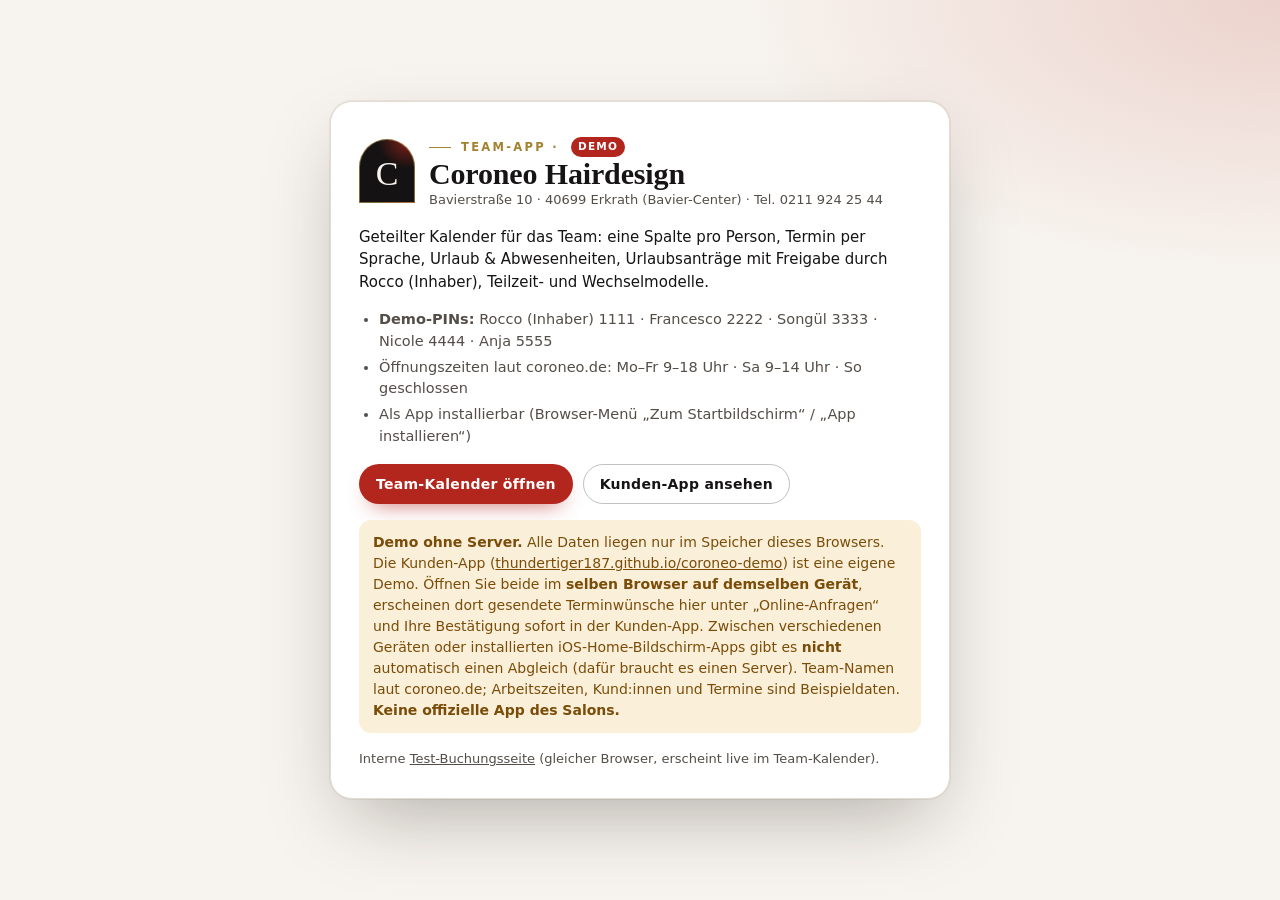
==== index.html @ 499d9f52 "Coroneo Salon-App Team (Demo, Build)" ====
<!doctype html><html lang="de"><head><meta charset="utf-8"><meta content="width=device-width,initial-scale=1,viewport-fit=cover" name="viewport"><title>Salon-App (Team) – Coroneo Hairdesign (Demo)</title><meta content="Demo: geteilter Team-Kalender für Coroneo Hairdesign, Erkrath – Termine, Spracheingabe, Urlaub & Abwesenheiten. Keine offizielle App des Salons." name="description"><meta content="noindex, nofollow" name="robots"><meta content="#141212" name="theme-color"><link href="manifest.webmanifest" rel="manifest"><link href="icons/favicon-48.png" rel="icon" sizes="48x48" type="image/png"><link href="icons/apple-touch-icon.png" rel="apple-touch-icon"><link href="css/fonts.css" rel="stylesheet"><link href="css/style.css" rel="stylesheet"><link href="css/coroneo.css" rel="stylesheet"><script src="js/theme.js"></script><style>body.start{min-height:100vh;display:flex;align-items:center;justify-content:center;padding:24px 16px}.start-card{max-width:620px;width:100%;background:var(--surface);border:1px solid var(--line);border-radius:22px;padding:30px 28px;box-shadow:var(--shadow-lg,0 20px 50px -25px rgba(36,31,28,.3));display:flex;flex-direction:column;gap:16px}.start-head{display:flex;align-items:center;gap:14px}.start-mono{width:56px;height:64px;border-radius:999px 999px 12px 12px;background:radial-gradient(90% 70% at 90% 0,rgba(179,38,30,.7),transparent 65%),#141212;color:#f7f3ee;display:grid;place-items:center;font-family:var(--font-script);font-size:34px;flex:none;border:1px solid rgba(201,167,90,.6);padding-top:6px}.start-card h1{font-size:30px;line-height:1.1}.start-card ul{margin:0;padding-left:20px;display:flex;flex-direction:column;gap:4px;font-size:14.5px;color:var(--ink-soft)}.start-actions{display:flex;flex-wrap:wrap;gap:10px}.start-meta{font-size:13px;color:var(--ink-soft);line-height:1.5}</style></head><body class="start"><main class="start-card"><div class="start-head"><div class="start-mono" aria-hidden="true">C</div><div><span class="eyebrow">Team-App · <span class="demo-badge">Demo</span></span><h1 data-salon-name>Coroneo Hairdesign</h1><div class="start-meta"><span data-salon-address>Bavierstraße 10 · 40699 Erkrath</span> · Tel. <span data-salon-phone>0211 924 25 44</span></div></div></div><p>Geteilter Kalender für das Team: eine Spalte pro Person, Termin per Sprache, Urlaub &amp; Abwesenheiten, Urlaubsanträge mit Freigabe durch Rocco (Inhaber), Teilzeit- und Wechselmodelle.</p><ul><li><b>Demo-PINs:</b> Rocco (Inhaber) 1111 · Francesco 2222 · Songül 3333 · Nicole 4444 · Anja 5555</li><li>Öffnungszeiten laut coroneo.de: Mo–Fr 9–18 Uhr · Sa 9–14 Uhr · So geschlossen</li><li>Als App installierbar (Browser-Menü „Zum Startbildschirm“ / „App installieren“)</li></ul><div class="start-actions"><a href="salon.html" class="btn btn-primary">Team-Kalender öffnen</a><a href="https://thundertiger187.github.io/coroneo-demo/" class="btn btn-ghost" data-customer-app rel="noopener" target="_blank">Kunden-App ansehen</a></div><div class="notice warn"><div><strong>Demo ohne Server.</strong> Alle Daten liegen nur im Speicher dieses Browsers. Die Kunden-App (<a href="https://thundertiger187.github.io/coroneo-demo/" data-customer-app rel="noopener" target="_blank">thundertiger187.github.io/coroneo-demo</a>) ist eine eigene Demo. Öffnen Sie beide im <b>selben Browser auf demselben Gerät</b>, erscheinen dort gesendete Terminwünsche hier unter „Online-Anfragen“ und Ihre Bestätigung sofort in der Kunden-App. Zwischen verschiedenen Geräten oder installierten iOS-Home-Bildschirm-Apps gibt es <b>nicht</b> automatisch einen Abgleich (dafür braucht es einen Server). Team-Namen laut coroneo.de; Arbeitszeiten, Kund:innen und Termine sind Beispieldaten. <b>Keine offizielle App des Salons.</b></div></div><p class="start-meta">Interne <a href="buchen.html">Test-Buchungsseite</a> (gleicher Browser, erscheint live im Team-Kalender).</p></main><script src="js/config.js"></script></body></html>
---- css/fonts.css ----
@font-face{font-family:'Cormorant Garamond';font-style:normal;font-weight:400 700;font-display:swap;src:url(../assets/fonts/cormorant-latin-ext.woff2) format('woff2');unicode-range:U+0100-02BA,U+02BD-02C5,U+02C7-02CC,U+02CE-02D7,U+02DD-02FF,U+0304,U+0308,U+0329,U+1D00-1DBF,U+1E00-1E9F,U+1EF2-1EFF,U+2020,U+20A0-20AB,U+20AD-20C4,U+2113,U+2C60-2C7F,U+A720-A7FF}@font-face{font-family:'Cormorant Garamond';font-style:normal;font-weight:400 700;font-display:swap;src:url(../assets/fonts/cormorant-latin.woff2) format('woff2');unicode-range:U+0000-00FF,U+0131,U+0152-0153,U+02BB-02BC,U+02C6,U+02DA,U+02DC,U+0304,U+0308,U+0329,U+2000-206F,U+20AC,U+2122,U+2191,U+2193,U+2212,U+2215,U+FEFF,U+FFFD}@font-face{font-family:'Cormorant Garamond';font-style:italic;font-weight:500;font-display:swap;src:url(../assets/fonts/cormorant-italic-latin.woff2) format('woff2')}@font-face{font-family:Jost;font-style:normal;font-weight:300 700;font-display:swap;src:url(../assets/fonts/jost-latin-ext.woff2) format('woff2');unicode-range:U+0100-02BA,U+02BD-02C5,U+02C7-02CC,U+02CE-02D7,U+02DD-02FF,U+0304,U+0308,U+0329,U+1D00-1DBF,U+1E00-1E9F,U+1EF2-1EFF,U+2020,U+20A0-20AB,U+20AD-20C4,U+2113,U+2C60-2C7F,U+A720-A7FF}@font-face{font-family:Jost;font-style:normal;font-weight:300 700;font-display:swap;src:url(../assets/fonts/jost-latin.woff2) format('woff2');unicode-range:U+0000-00FF,U+0131,U+0152-0153,U+02BB-02BC,U+02C6,U+02DA,U+02DC,U+0304,U+0308,U+0329,U+2000-206F,U+20AC,U+2122,U+2191,U+2193,U+2212,U+2215,U+FEFF,U+FFFD}@font-face{font-family:Yellowtail;font-style:normal;font-weight:400;font-display:swap;src:url(../assets/fonts/yellowtail-latin.woff2) format('woff2')}
---- css/style.css ----
:root{--bg:#F6F1EA;--bg-deep:#EDE5DA;--surface:#FFFDF9;--ink:#241F1C;--ink-soft:#5C534B;--ink-mute:#8C8076;--line:#DDD3C6;--line-soft:#EAE2D7;--accent:#9C4A30;--accent-ink:#7E3A25;--accent-tint:#F1E2D9;--dark:#26201C;--ok:#3F7A55;--ok-tint:#E1EEE4;--warn:#A86A12;--warn-tint:#FBEFD6;--bad:#B23A2E;--bad-tint:#F7DEDA;--info:#4D6385;--info-tint:#E1E8F2;--radius:18px;--radius-sm:12px;--radius-xs:8px;--shadow:0 1px 2px rgba(36,31,28,.04),0 12px 32px -12px rgba(36,31,28,.14);--shadow-lg:0 30px 80px -20px rgba(36,31,28,.35),0 0 0 1px rgba(36,31,28,.06);--font-display:"Cormorant Garamond",Georgia,"Times New Roman",serif;--font-body:"Jost",system-ui,-apple-system,"Segoe UI",Roboto,sans-serif;--row:16px;--abs-urlaub:#3F7480;--abs-urlaub-t:#DCEAEC;--abs-krank:#B23A2E;--abs-krank-t:#F7DEDA;--abs-fortbildung:#5F6396;--abs-fortbildung-t:#E3E3F1;--abs-sonstiges:#776B60;--abs-sonstiges-t:#EAE3DA;--pend:#8A6A2E;--pend-t:#FBF3E2}*,::after,::before{box-sizing:border-box}body,html,p{margin:0}body{background:var(--bg);color:var(--ink);font-family:var(--font-body);font-size:15px;line-height:1.5;-webkit-font-smoothing:antialiased}h1,h2,h3,h4{font-family:var(--font-display);font-weight:500;letter-spacing:-.015em;line-height:1.15;margin:0;font-variation-settings:"opsz" 72}a{color:inherit}button,input,select,textarea{font:inherit;color:inherit}:focus-visible{outline:3px solid var(--accent);outline-offset:2px;border-radius:6px}.sr-only{position:absolute;width:1px;height:1px;overflow:hidden;clip:rect(0 0 0 0);white-space:nowrap}.muted{color:var(--ink-soft)}.small{font-size:13px}.tnum{font-variant-numeric:tabular-nums}.eyebrow{display:inline-flex;align-items:center;gap:10px;font-size:12px;font-weight:600;letter-spacing:.12em;text-transform:uppercase;color:var(--accent)}.eyebrow::before{content:"";width:18px;height:1.5px;background:currentColor}.btn{display:inline-flex;align-items:center;justify-content:center;gap:8px;min-height:40px;padding:0 16px;border-radius:999px;border:1.5px solid transparent;font:600 14px/1 var(--font-body);text-decoration:none;white-space:nowrap;cursor:pointer;background:0 0;transition:background-color .15s,color .15s,border-color .15s,transform .15s,box-shadow .15s}.btn svg{width:17px;height:17px;flex:none}.btn-primary{background:var(--accent);color:#fff;box-shadow:0 8px 20px -12px rgba(156,74,48,.8)}.btn-primary:hover{background:var(--accent-ink)}.btn-primary:disabled{background:#c9b5a8;box-shadow:none;cursor:not-allowed}.btn-ghost{border-color:#cdbfae;color:var(--ink);background:0 0}.btn-ghost:hover{border-color:var(--ink);background:rgba(255,253,249,.7)}.btn-dark{background:var(--dark);color:var(--bg)}.btn-dark:hover{background:#000}.btn-soft{background:var(--accent-tint);color:var(--accent-ink)}.btn-soft:hover{background:#ead2c5}.btn-danger{border-color:#e2b3ac;color:var(--bad)}.btn-danger:hover{background:var(--bad-tint)}.btn-ok{background:var(--ok);color:#fff}.btn-sm{min-height:32px;padding:0 12px;font-size:13px}.btn-lg{min-height:50px;padding:0 24px;font-size:16px}.btn-block{width:100%}.icon-btn{width:38px;height:38px;border-radius:12px;border:1px solid var(--line);background:var(--surface);display:inline-grid;place-items:center;cursor:pointer;padding:0}.icon-btn:hover{border-color:#bfb2a3}.icon-btn svg{width:18px;height:18px}.field{display:flex;flex-direction:column;gap:6px;min-width:0;position:relative}.field>label,.label{font-size:12.5px;font-weight:600;color:var(--ink-soft);letter-spacing:.01em}.input,select.input,textarea.input{width:100%;min-height:42px;padding:9px 12px;border-radius:10px;border:1.5px solid var(--line);background:var(--surface);outline:0;transition:border-color .15s,box-shadow .15s}textarea.input{min-height:74px;resize:vertical;line-height:1.45}.input:focus{border-color:var(--accent);box-shadow:0 0 0 3px rgba(156,74,48,.14)}.field .hint{font-size:12px;color:var(--ink-soft)}.field.is-recognized .input{border-color:#9dc2a8;background:#f7fbf7}.field.is-recognized .hint{color:var(--ok)}.field.is-missing .input{border-color:#e3b65e;background:var(--warn-tint)}.field.is-missing>label::after{content:" · nicht erkannt – bitte ergänzen";color:var(--warn);font-weight:600}.field.is-suggested>label::after{content:" · Vorschlag – bitte prüfen";color:var(--warn);font-weight:600}.field.is-suggested .input{border-color:#e3b65e}.grid-2{display:grid;grid-template-columns:1fr 1fr;gap:14px}.grid-3{display:grid;grid-template-columns:1fr 1fr 1fr;gap:14px}.check{display:inline-flex;align-items:center;gap:8px;font-size:14px;cursor:pointer}.check input{width:18px;height:18px;accent-color:var(--accent)}.badge{display:inline-flex;align-items:center;gap:5px;padding:2px 9px;border-radius:999px;font-size:12px;font-weight:600;line-height:1.6;white-space:nowrap;background:var(--bg-deep);color:var(--ink-soft)}.badge.ok{background:var(--ok-tint);color:var(--ok)}.badge.warn{background:var(--warn-tint);color:var(--warn)}.badge.bad{background:var(--bad-tint);color:var(--bad)}.badge.info{background:var(--info-tint);color:var(--info)}.badge.accent{background:var(--accent-tint);color:var(--accent-ink)}.badge.dark{background:var(--dark);color:var(--bg)}.dot{width:10px;height:10px;border-radius:50%;display:inline-block;flex:none}.card{background:var(--surface);border:1px solid var(--line);border-radius:var(--radius)}.card-pad{padding:22px 24px}.notice{display:flex;gap:12px;align-items:flex-start;padding:12px 14px;border-radius:12px;font-size:14px;background:var(--bg-deep)}.notice svg{width:18px;height:18px;flex:none;margin-top:1px}.notice.ok{background:var(--ok-tint);color:#2b5c3d}.notice.warn{background:var(--warn-tint);color:#7a4c08}.notice.bad{background:var(--bad-tint);color:#8e2b21}.notice.info{background:var(--info-tint);color:#34496a}.notice.accent{background:var(--accent-tint);color:var(--accent-ink)}.notice strong{font-weight:600}.toasts{position:fixed;right:20px;bottom:20px;display:flex;flex-direction:column;gap:10px;z-index:200}.toast{background:var(--dark);color:var(--bg);padding:12px 16px;border-radius:12px;box-shadow:var(--shadow-lg);font-size:14px;max-width:380px;animation:.25s toastIn;display:flex;gap:10px;align-items:flex-start}.toast b{color:#f1c7b5;font-weight:600}@keyframes toastIn{from{transform:translateY(10px);opacity:0}to{transform:none;opacity:1}}.modal-backdrop{position:fixed;inset:0;background:rgba(38,32,28,.45);backdrop-filter:blur(2px);display:flex;align-items:flex-start;justify-content:center;padding:40px 20px;overflow-y:auto;z-index:100}.modal{background:var(--surface);border-radius:22px;box-shadow:var(--shadow-lg);width:100%;max-width:720px;animation:.2s modalIn}.modal.wide{max-width:920px}.modal.narrow{max-width:520px}@keyframes modalIn{from{transform:translateY(12px) scale(.99);opacity:0}to{transform:none;opacity:1}}.modal-head{display:flex;align-items:flex-start;justify-content:space-between;gap:16px;padding:22px 26px 6px}.modal-head h2{font-size:26px}.modal-body{padding:14px 26px 22px;display:flex;flex-direction:column;gap:16px}.modal-foot{display:flex;justify-content:flex-end;align-items:center;gap:10px;padding:16px 26px 22px;border-top:1px solid var(--line-soft);flex-wrap:wrap}.modal-foot .spacer{flex:1}.app{display:grid;grid-template-columns:228px minmax(0,1fr);min-height:100vh;min-height:100dvh}.sidebar{background:var(--surface);border-right:1px solid var(--line);padding:18px 14px;display:flex;flex-direction:column;gap:18px;position:sticky;top:0;height:100vh;height:100dvh}.brand{display:inline-flex;align-items:center;gap:10px;text-decoration:none;font-family:var(--font-display);font-size:22px;font-weight:600;letter-spacing:-.02em;padding:4px 8px}.brand-mark{width:28px;height:28px;flex:none}.salon-chip{padding:10px 12px;border-radius:12px;background:var(--bg);font-size:13px;line-height:1.35}.salon-chip b{display:block;font-weight:600;font-size:14px}.nav{display:flex;flex-direction:column;gap:2px}.nav button{display:flex;align-items:center;gap:11px;width:100%;text-align:left;padding:9px 12px;border-radius:10px;border:0;background:0 0;cursor:pointer;font-weight:500;color:var(--ink-soft);font-size:14.5px}.nav button svg{width:18px;height:18px;flex:none}.nav button:hover{background:var(--bg);color:var(--ink)}.nav button.active{background:var(--accent-tint);color:var(--accent-ink);font-weight:600}.nav .count{margin-left:auto;font-size:11.5px;font-weight:600;background:var(--bg-deep);color:var(--ink-soft);padding:1px 7px;border-radius:999px}.nav button.active .count{background:#fff;color:var(--accent-ink)}.sidebar-foot{margin-top:auto;display:flex;flex-direction:column;gap:8px;font-size:13px}.sidebar-foot a{color:var(--ink-soft);text-decoration:none;display:flex;align-items:center;gap:8px;padding:5px 8px;border-radius:8px}.sidebar-foot a:hover{color:var(--ink);background:var(--bg)}.sidebar-foot svg{width:15px;height:15px}.me-select{display:flex;flex-direction:column;gap:4px;padding:0 8px}.me-select select{min-height:34px;padding:4px 8px;border-radius:8px;border:1px solid var(--line);background:var(--surface);font-size:13px}.main{min-width:0;display:flex;flex-direction:column}.topbar{display:flex;align-items:center;gap:14px;padding:12px 24px;border-bottom:1px solid var(--line);background:rgba(246,241,234,.92);backdrop-filter:blur(10px);position:sticky;top:0;z-index:20;min-height:64px;flex-wrap:wrap}.topbar h1{white-space:nowrap}.topbar .sub{font-size:13px;color:var(--ink-soft)}.topbar .grow{flex:1}.seg{display:inline-flex;background:var(--bg-deep);border-radius:999px;padding:3px}.seg button{border:0;background:0 0;padding:6px 14px;border-radius:999px;font-weight:600;font-size:13px;cursor:pointer;color:var(--ink-soft)}.seg button.active{background:var(--surface);color:var(--ink);box-shadow:0 1px 3px rgba(36,31,28,.12)}.daynav{display:inline-flex;align-items:center;gap:6px}.shared-badge{display:inline-flex;align-items:center;gap:7px;font-size:12.5px;font-weight:600;color:var(--ok);background:var(--ok-tint);padding:5px 11px;border-radius:999px;white-space:nowrap}.shared-badge .pulse{width:8px;height:8px;border-radius:50%;background:var(--ok);box-shadow:0 0 0 0 rgba(63,122,85,.5);animation:2s infinite pulse}@keyframes pulse{0%{box-shadow:0 0 0 0 rgba(63,122,85,.45)}70%{box-shadow:0 0 0 7px rgba(63,122,85,0)}100%{box-shadow:0 0 0 0 rgba(63,122,85,0)}}.btn-voice{background:var(--dark);color:#fff;min-height:42px;padding:0 18px 0 8px;gap:10px}.btn-voice .mic{width:30px;height:30px;border-radius:50%;background:var(--accent);display:grid;place-items:center}.btn-voice .mic svg{width:16px;height:16px}.btn-voice:hover{background:#000}.view{padding:16px 24px 28px;min-width:0}.view[hidden]{display:none}.toolbar{display:flex;align-items:center;gap:10px;flex-wrap:wrap;margin-bottom:12px}.toolbar .label{margin-right:2px}.chip{display:inline-flex;align-items:center;gap:7px;padding:5px 12px 5px 8px;border-radius:999px;border:1.5px solid var(--line);background:var(--surface);font-size:13px;font-weight:600;cursor:pointer;user-select:none}.chip.off{opacity:.45;background:0 0}.chip .dot{width:12px;height:12px}.legend{display:flex;gap:14px;flex-wrap:wrap;font-size:12px;color:var(--ink-soft);align-items:center}.legend span{display:inline-flex;align-items:center;gap:5px}.legend i{width:12px;height:12px;border-radius:3px;display:inline-block;border-left:3px solid}.cal{background:var(--surface);border:1px solid var(--line);border-radius:var(--radius);overflow:clip}.cal-head{display:grid;border-bottom:1px solid var(--line);background:var(--surface);position:sticky;top:64px;z-index:5}.cal-head .gutter{border-right:1px solid var(--line-soft)}.col-head{padding:8px 12px;border-right:1px solid var(--line-soft);display:flex;align-items:center;gap:10px;min-width:0}.col-head:last-child{border-right:0}.col-head .avatar{width:32px;height:32px;border-radius:50%;color:#fff;display:grid;place-items:center;font-weight:600;font-size:14px;flex:none}.col-head .who{min-width:0;line-height:1.25}.col-head .who b{display:block;font-size:14.5px;font-weight:600}.col-head .who span{font-size:11.5px;color:var(--ink-soft);white-space:nowrap;overflow:hidden;text-overflow:ellipsis;display:block}.col-head .load{margin-left:auto;font-size:11.5px;color:var(--ink-soft);text-align:right;line-height:1.3;white-space:nowrap}.col-head.me{background:linear-gradient(0deg,var(--accent-tint),var(--surface))}.col-head.me .who b::after{content:" · ich";color:var(--accent);font-weight:600;font-size:12px}.cal-body{display:grid;position:relative}.gutter-times{position:relative;border-right:1px solid var(--line-soft);background:var(--surface)}.gutter-times span{position:absolute;right:8px;font-size:11px;color:var(--ink-mute);transform:translateY(-50%);font-variant-numeric:tabular-nums}.gutter-times span:first-child{transform:none}.col{position:relative;border-right:1px solid var(--line-soft);cursor:copy;background-image:linear-gradient(to bottom,var(--line-soft) 1px,transparent 1px),linear-gradient(to bottom,#f3eee7 1px,transparent 1px);background-size:100% calc(var(--row) * 4),100% var(--row)}.col:last-child{border-right:0}.col.me{background-color:#fffbf6}.offtime{position:absolute;left:0;right:0;background:repeating-linear-gradient(135deg,rgba(221,211,198,.45) 0 6px,rgba(237,229,218,.45) 6px 12px);pointer-events:none}.break{position:absolute;left:4px;right:4px;border-radius:8px;background:repeating-linear-gradient(135deg,#efe8de 0 6px,#f7f2eb 6px 12px);border:1px dashed #cdbfae;font-size:11px;color:var(--ink-soft);padding:2px 8px;display:flex;align-items:center;gap:5px;pointer-events:none;font-weight:600}.closed-day{position:absolute;inset:0;display:grid;place-items:center;color:var(--ink-soft);font-weight:600;font-size:13px}.hover-slot{position:absolute;left:3px;right:3px;height:var(--row);border-radius:6px;background:rgba(156,74,48,.1);border:1px dashed rgba(156,74,48,.5);pointer-events:none;font-size:10.5px;color:var(--accent-ink);padding:0 6px;line-height:calc(var(--row) - 2px);font-weight:600;display:none}.col:hover .hover-slot{display:block}.now-line{position:absolute;left:0;right:0;height:2px;background:var(--accent);z-index:4;pointer-events:none}.now-line::before{content:"";position:absolute;left:-5px;top:-4px;width:10px;height:10px;border-radius:50%;background:var(--accent)}.appt{position:absolute;left:4px;right:4px;border-radius:8px;border-left:4px solid;padding:3px 7px 2px;overflow:hidden;cursor:pointer;z-index:2;box-shadow:0 1px 2px rgba(36,31,28,.08);transition:transform .12s,box-shadow .12s;font-size:12px;line-height:1.28}.appt:hover{transform:translateY(-1px);box-shadow:0 6px 16px -6px rgba(36,31,28,.35);z-index:3}.appt .t{display:flex;align-items:center;gap:4px;min-width:0}.appt .name{font-weight:600;white-space:nowrap;overflow:hidden;text-overflow:ellipsis;min-width:0;flex:1}.appt .time{font-size:10.5px;color:rgba(36,31,28,.62);font-variant-numeric:tabular-nums;flex:none}.appt .svc{color:rgba(36,31,28,.75);white-space:nowrap;overflow:hidden;text-overflow:ellipsis}.appt .badges{display:flex;flex-wrap:wrap;gap:3px;margin-top:3px}.appt .b{font-size:10px;font-weight:600;padding:0 6px;border-radius:999px;line-height:16px;white-space:nowrap;background:rgba(255,255,255,.7)}.appt .b.ok{color:var(--ok)}.appt .b.warn{color:var(--warn)}.appt .b.bad{color:#fff;background:var(--bad)}.appt .b.dep{color:var(--accent-ink)}.appt .b.on{color:var(--info)}.appt .b.done{color:var(--ink-soft)}.appt .ico{flex:none;width:15px;height:15px;border-radius:50%;display:grid;place-items:center;font-size:9.5px;font-weight:700;color:#fff}.appt .ico.ok{background:var(--ok)}.appt .ico.warn{background:#d89a2b}.appt .ico.bad{background:var(--bad)}.appt .ico.done{background:#9a8f84}.appt.noshow{background-image:repeating-linear-gradient(135deg,rgba(178,58,46,.1) 0 6px,transparent 6px 12px)!important;opacity:.85}.appt.noshow .name{text-decoration:line-through}.appt.done{opacity:.62}.appt.flash{animation:1.6s 2 flash}@keyframes flash{0%,100%{box-shadow:0 0 0 0 rgba(156,74,48,0)}50%{box-shadow:0 0 0 4px rgba(156,74,48,.45)}}.appt-buffer{position:absolute;left:8px;right:8px;background:repeating-linear-gradient(90deg,rgba(140,128,118,.25) 0 3px,transparent 3px 6px);border-radius:0 0 6px 6px;pointer-events:none;z-index:1}.cal.week .appt{left:1px;right:1px;padding:2px 4px;font-size:10.5px;border-left-width:3px;border-radius:5px}.cal.week .col-head{padding:8px;cursor:pointer;flex-direction:column;align-items:flex-start;gap:4px}.cal.week .col-head:hover{background:var(--bg)}.cal.week .col-head.today b{color:var(--accent)}.week-lanes{display:grid;height:100%}.week-lane{position:relative;border-right:1px dotted #efe8de}.week-lane:last-child{border-right:0}.lane-dots{display:flex;gap:3px}.table{width:100%;border-collapse:separate;border-spacing:0;background:var(--surface);border:1px solid var(--line);border-radius:var(--radius);overflow:hidden;font-size:14px}.table th{text-align:left;font-size:12px;text-transform:uppercase;letter-spacing:.06em;color:var(--ink-soft);font-weight:600;padding:11px 14px;background:var(--bg);border-bottom:1px solid var(--line)}.table td{padding:11px 14px;border-bottom:1px solid var(--line-soft);vertical-align:middle}.table tr:last-child td{border-bottom:0}.table tr.click{cursor:pointer}.table tr.click:hover td{background:#fbf7f1}.section-title{display:flex;align-items:flex-end;justify-content:space-between;gap:16px;margin:4px 0 16px}.section-title h2{font-size:30px}.section-title p{color:var(--ink-soft);margin-top:4px;max-width:60ch}.split{display:grid;grid-template-columns:320px minmax(0,1fr);gap:20px;align-items:start}.cust-list{display:flex;flex-direction:column;max-height:calc(100vh - 190px);overflow:auto}.cust-item{display:flex;align-items:center;gap:12px;padding:10px 14px;border-bottom:1px solid var(--line-soft);cursor:pointer;background:0 0;border-left:0;border-right:0;border-top:0;text-align:left;width:100%}.cust-item:hover{background:#fbf7f1}.cust-item.active{background:var(--accent-tint)}.cust-item .av{width:34px;height:34px;border-radius:50%;background:var(--bg-deep);display:grid;place-items:center;font-weight:600;font-size:13px;color:var(--ink-soft);flex:none}.cust-item .nm{font-weight:600;font-size:14px}.cust-item .sub{font-size:12px;color:var(--ink-soft)}.cust-card{display:flex;flex-direction:column;gap:18px}.cust-head{display:flex;gap:18px;align-items:center}.cust-head .av{width:64px;height:64px;border-radius:50%;background:var(--accent-tint);color:var(--accent);display:grid;place-items:center;font-family:var(--font-display);font-size:26px;flex:none}.cust-head h2{font-size:32px}.kv{display:grid;grid-template-columns:repeat(4,minmax(0,1fr));gap:12px}.kv div{background:var(--bg);border-radius:12px;padding:10px 14px}.kv b{display:block;font-family:var(--font-display);font-size:22px;font-weight:500}.kv span{font-size:12px;color:var(--ink-soft)}.formula{border:1px solid var(--line);border-radius:14px;overflow:hidden}.formula-head{display:flex;justify-content:space-between;align-items:center;padding:12px 16px;background:var(--bg);border-bottom:1px solid var(--line);gap:10px}.formula-grid{display:grid;grid-template-columns:repeat(3,minmax(0,1fr))}.formula-grid div{padding:10px 16px;border-right:1px solid var(--line-soft);border-bottom:1px solid var(--line-soft)}.formula-grid div:nth-child(3n){border-right:0}.formula-grid dt{font-size:11.5px;text-transform:uppercase;letter-spacing:.06em;color:var(--ink-soft);font-weight:600}.formula-grid dd{margin:2px 0 0;font-weight:500}.formula-grid .wide{grid-column:1/-1;border-right:0}.history{display:flex;flex-direction:column}.history .h-item{display:grid;grid-template-columns:96px 1fr auto;gap:12px;padding:9px 0;border-bottom:1px dashed var(--line);font-size:14px;align-items:center}.history .h-item:last-child{border-bottom:0}details.versions summary{cursor:pointer;font-weight:600;font-size:13.5px;color:var(--accent-ink);padding:10px 16px}details.versions .ver{padding:10px 16px;border-top:1px dashed var(--line);font-size:13.5px}.allergy{border-left:4px solid var(--bad)}.outbox{display:grid;grid-template-columns:repeat(auto-fill,minmax(330px,1fr));gap:14px}.msg-card{background:#efe7dc;border-radius:16px;padding:14px;display:flex;flex-direction:column;gap:8px;border:1px solid var(--line)}.msg-meta{display:flex;justify-content:space-between;align-items:center;font-size:12px;color:var(--ink-soft);gap:6px;flex-wrap:wrap}.bubble{background:var(--surface);border-radius:4px 16px 16px;padding:10px 12px;font-size:13.5px;line-height:1.45;box-shadow:0 1px 1px rgba(36,31,28,.06)}.bubble-title{font-size:11.5px;font-weight:600;color:var(--accent);margin-bottom:2px}.bubble-actions{display:grid;grid-template-columns:1fr 1fr;gap:6px}.bubble-actions button{border:0;border-radius:10px;padding:8px;font-weight:600;font-size:13px;background:var(--surface);cursor:pointer}.bubble-actions .confirm{background:var(--accent);color:#fff}.voice-stage{display:flex;flex-direction:column;align-items:center;gap:12px;padding:8px 0 4px;text-align:center}.mic-big{width:92px;height:92px;border-radius:50%;border:0;background:var(--accent);color:#fff;display:grid;place-items:center;cursor:pointer;box-shadow:0 14px 30px -12px rgba(156,74,48,.8);transition:transform .15s}.mic-big svg{width:38px;height:38px}.mic-big:hover{transform:scale(1.04)}.mic-big.listening{background:var(--bad);animation:1.4s infinite micPulse}.mic-big:disabled{background:#c9b5a8;box-shadow:none;cursor:not-allowed}@keyframes micPulse{0%{box-shadow:0 0 0 0 rgba(178,58,46,.5)}70%{box-shadow:0 0 0 18px rgba(178,58,46,0)}100%{box-shadow:0 0 0 0 rgba(178,58,46,0)}}.transcript{width:100%;min-height:64px;border-radius:14px;background:var(--bg);padding:14px 16px;font-size:18px;font-family:var(--font-display);text-align:left;line-height:1.4}.transcript .interim{color:var(--ink-mute)}.transcript .placeholder{color:var(--ink-mute);font-family:var(--font-body);font-size:14px}.example-chips{display:flex;flex-wrap:wrap;gap:8px}.example-chips button{border:1px solid var(--line);background:var(--bg);border-radius:999px;padding:6px 12px;font-size:13px;cursor:pointer;text-align:left}.example-chips button:hover{border-color:var(--accent);color:var(--accent-ink)}.parsed-banner{border-radius:14px;background:var(--bg);padding:12px 16px;display:flex;flex-direction:column;gap:8px}.parsed-banner q{font-family:var(--font-display);font-size:16.5px;quotes:"„" "“"}.parsed-tags{display:flex;flex-wrap:wrap;gap:6px}.appt-head{display:flex;gap:14px;align-items:stretch}.appt-head .bar{width:6px;border-radius:6px;flex:none}.detail-grid{display:grid;grid-template-columns:repeat(3,minmax(0,1fr));gap:10px}.detail-grid div{background:var(--bg);border-radius:12px;padding:10px 14px}.detail-grid dt{font-size:11.5px;color:var(--ink-soft);font-weight:600;text-transform:uppercase;letter-spacing:.05em}.detail-grid dd{margin:2px 0 0;font-weight:600}.check-box{border-radius:12px;padding:10px 14px;font-size:14px;display:flex;gap:10px;align-items:flex-start}.suggest{display:flex;flex-wrap:wrap;gap:6px;margin-top:6px}.suggest button{border:1px solid #c9dccd;background:#fff;color:var(--ok);border-radius:999px;padding:3px 10px;font-size:12.5px;font-weight:600;cursor:pointer}.cust-suggest{position:absolute;top:100%;left:0;right:0;background:var(--surface);border:1px solid var(--line);border-radius:12px;box-shadow:var(--shadow);z-index:10;margin-top:4px;max-height:240px;overflow:auto}.cust-suggest button{display:flex;justify-content:space-between;width:100%;padding:9px 12px;border:0;background:0 0;cursor:pointer;text-align:left;font-size:14px;gap:10px}.cust-suggest button.hl,.cust-suggest button:hover{background:var(--bg)}.cust-selected{display:flex;align-items:center;gap:10px;padding:8px 10px 8px 12px;border-radius:10px;border:1.5px solid var(--line);background:var(--surface);min-height:42px;flex-wrap:wrap}.wl-row{display:flex;align-items:center;gap:12px;padding:10px 12px;border-radius:12px;background:var(--bg)}.wl-row .grow{flex:1;min-width:0}.stat-grid{display:grid;grid-template-columns:repeat(4,minmax(0,1fr));gap:14px}.stat{background:var(--surface);border:1px solid var(--line);border-radius:16px;padding:16px 18px}.stat b{display:block;font-family:var(--font-display);font-size:30px;font-weight:500}.stat span{font-size:13px;color:var(--ink-soft)}.staff-grid{display:grid;grid-template-columns:repeat(auto-fill,minmax(280px,1fr));gap:16px}.hours-table{width:100%;font-size:13.5px;border-collapse:collapse}.hours-table td{padding:3px 0}.qr-wrap{display:grid;grid-template-columns:minmax(0,1.2fr) minmax(0,1fr);gap:20px;align-items:start}.qr-poster{background:var(--bg);border-radius:18px;padding:28px;text-align:center;display:flex;flex-direction:column;align-items:center;gap:14px;border:1px solid var(--line)}.qr-poster .qr-canvas,.qr-poster img{width:260px;height:260px;background:#fff;padding:14px;border-radius:16px;border:1px solid var(--line)}.qr-poster h3{font-size:28px}.code{font-family:ui-monospace,SFMono-Regular,Menlo,monospace;font-size:12.5px;background:var(--bg-deep);padding:2px 6px;border-radius:6px}pre.code{padding:10px 12px;white-space:pre-wrap;display:block}@media (max-width:1100px){.app{grid-template-columns:72px minmax(0,1fr)}.me-select,.nav button span:not(.count),.salon-chip,.sidebar .brand span,.sidebar-foot a span{display:none}.qr-wrap,.split{grid-template-columns:1fr}}@media print{body *{visibility:hidden}.print-area,.print-area *{visibility:visible}.print-area{position:absolute;left:0;top:0;width:100%;border:0!important}.no-print{display:none!important}}.ico-l{width:15px;height:15px;border-radius:50%;display:inline-grid;place-items:center;font-size:9.5px;font-weight:700;color:#fff}.ico-l.ok{background:var(--ok)}.ico-l.warn{background:#d89a2b}.ico-l.bad{background:var(--bad)}.ico-l.done{background:#9a8f84}.topbar{flex-wrap:nowrap}.topbar h1{font-size:23px}.t-urlaub{--c:var(--abs-urlaub);--ct:var(--abs-urlaub-t)}.t-krank{--c:var(--abs-krank);--ct:var(--abs-krank-t)}.t-fortbildung{--c:var(--abs-fortbildung);--ct:var(--abs-fortbildung-t)}.t-sonstiges{--c:var(--abs-sonstiges);--ct:var(--abs-sonstiges-t)}.absence{position:absolute;left:3px;right:3px;border-radius:8px;border:1.5px dashed var(--c);color:var(--c);z-index:1;cursor:pointer;overflow:hidden;background:repeating-linear-gradient(135deg,color-mix(in srgb,var(--ct) 92%,transparent) 0 7px,rgba(255,253,249,.55) 7px 14px);display:flex;flex-direction:column;align-items:center;justify-content:flex-start;padding:14px 8px;gap:2px;text-align:center}.absence:hover{border-style:solid}.absence .abs-label{display:inline-flex;align-items:center;gap:6px;font-weight:700;font-size:13px;background:var(--surface);padding:3px 10px;border-radius:999px;box-shadow:0 1px 3px rgba(36,31,28,.12)}.absence .abs-label svg{width:14px;height:14px}.absence .abs-sub{font-size:11.5px;font-weight:600;color:var(--ink-soft);background:rgba(255,253,249,.8);padding:1px 8px;border-radius:999px}.absence.compact{left:1px;right:1px;border-radius:5px;padding:8px 0;border-width:1px}.absence.compact .abs-label{font-size:9.5px;padding:1px 3px;box-shadow:none;writing-mode:vertical-rl;transform:rotate(180deg);background:rgba(255,253,249,.85)}.abs-badge{display:inline-flex!important;align-items:center;gap:4px;font-size:11px!important;font-weight:700;color:var(--c)!important;background:var(--ct);padding:1px 8px 1px 6px;border-radius:999px;white-space:nowrap;max-width:100%;overflow:hidden;text-overflow:ellipsis}.abs-badge svg{width:12px;height:12px;flex:none}.col-head{position:relative}.col-head.has-abs{background:linear-gradient(0deg,rgba(234,227,218,.55),var(--surface))}.col-abs-btn{flex:none;width:26px;height:26px;border-radius:8px;border:1px solid transparent;background:0 0;color:var(--ink-mute);display:grid;place-items:center;cursor:pointer;padding:0;margin-left:-4px}.col-abs-btn svg{width:15px;height:15px}.col-abs-btn:hover,.col-head:hover .col-abs-btn{border-color:var(--line);background:var(--surface);color:var(--accent)}.lane-dots .dot.abs{box-sizing:border-box;border:2px solid}.week-abs{display:inline-flex;align-items:center;gap:4px;font-size:10.5px;font-weight:600;color:var(--abs-urlaub);white-space:nowrap;overflow:hidden;text-overflow:ellipsis;max-width:100%}.week-abs svg{width:11px;height:11px;flex:none}.legend .abs-legend{background:repeating-linear-gradient(135deg,var(--abs-urlaub-t) 0 3px,#fff 3px 6px)!important;border:1px dashed var(--abs-urlaub)!important}.icon-btn.sm{width:30px;height:30px;border-radius:9px}.icon-btn.sm svg{width:15px;height:15px}.seg-wrap{flex-wrap:wrap;border-radius:14px}.abs-ov-head{display:flex;align-items:baseline;gap:12px;flex-wrap:wrap;margin-bottom:14px}.abs-key{display:inline-flex;align-items:center;gap:6px;font-size:12px;color:var(--ink-soft);font-weight:600}.abs-key i{width:14px;height:14px;border-radius:4px;background:var(--ct);border:1.5px solid var(--c)}.abs-strip{display:flex;flex-direction:column;gap:4px;overflow-x:auto;padding-bottom:2px}.strip-row{display:grid;grid-template-columns:110px repeat(42,minmax(18px,1fr));gap:2px;align-items:center}.strip-name{display:flex;align-items:center;gap:8px;font-weight:600;font-size:13.5px}.strip-day{font-size:10.5px;text-align:center;color:var(--ink-soft);line-height:1.15;font-variant-numeric:tabular-nums}.strip-day i{display:block;font-style:normal;font-size:9.5px;color:var(--ink-mute)}.strip-day.sun{color:var(--ink-mute)}.strip-day.today{color:var(--accent);font-weight:700}.strip-cell.wk,.strip-day.wk{margin-left:4px}.strip-cell{height:24px;border-radius:5px;border:0;background:var(--bg-deep);cursor:pointer;padding:0}.strip-cell:hover{outline:2px solid var(--accent);outline-offset:1px}.strip-cell.off{background:repeating-linear-gradient(135deg,#efe8de 0 3px,#f8f4ee 3px 6px)}.strip-cell.today{box-shadow:inset 0 0 0 2px var(--accent)}.strip-cell[class*=t-]{background:var(--c)}.strip-cell.off[class*=t-]{background:repeating-linear-gradient(135deg,var(--c) 0 3px,var(--ct) 3px 6px);opacity:.7}.strip-cell.part[class*=t-]{background:linear-gradient(180deg,var(--bg-deep) 0 45%,var(--c) 45%)}.abs-row{display:flex;align-items:center;gap:10px;padding:8px 10px;border-radius:10px;background:var(--bg);margin-top:6px;flex-wrap:wrap}.abs-row .abs-who{min-width:56px}.abs-type{font-size:11.5px;font-weight:700;color:var(--c);background:var(--ct);padding:2px 9px;border-radius:999px;white-space:nowrap}.abs-when{flex:1;min-width:140px;font-size:13.5px}.abs-when .muted{font-size:12.5px}.abs-note{display:block}.abs-actions{display:inline-flex;gap:4px;margin-left:auto}button.abs-conf{border:0;cursor:pointer}.abs-section{margin-top:14px;padding-top:12px;border-top:1px solid var(--line-soft)}.abs-section-head{display:flex;align-items:center;justify-content:space-between;gap:8px}.abs-section .abs-when{min-width:110px}.conf-list{margin:8px 0 0;padding-left:18px;display:flex;flex-direction:column;gap:3px;font-size:13.5px}.conf-row{flex-wrap:wrap}.conf-row.resolved{opacity:.75}.conf-actions{display:flex;gap:6px;flex-wrap:wrap;align-items:center;justify-content:flex-end}#absence-form .chip{padding:5px 12px}.cal.day .col-abs-btn{position:absolute;top:4px;right:4px;opacity:0;transition:opacity .15s;background:var(--surface);border-color:var(--line);margin:0}.cal.day .col-abs-btn:focus-visible,.cal.day .col-head:hover .col-abs-btn{opacity:1}.cal.day .col-head .who{flex:1 1 auto}.abs-section .abs-when .muted{display:block}.abs-section .abs-row{padding:7px 8px;gap:8px;align-items:flex-start}.abs-section .abs-actions{align-self:center}.btn.locked,.btn.locked:hover{opacity:.62;cursor:not-allowed;background:var(--bg);color:var(--ink-mute);border-color:var(--line);box-shadow:none}.btn.locked svg{width:14px;height:14px}.icon-btn.locked{opacity:.55;cursor:not-allowed}.lock-note{display:inline-flex;align-items:center;gap:6px;font-size:12.5px;font-weight:600;color:var(--ink-mute);background:var(--bg);border:1px dashed var(--line);padding:3px 10px 3px 8px;border-radius:999px;margin-top:6px}.lock-note svg{width:13px;height:13px;flex:none}.nav-lock{display:inline-flex;margin-left:6px;color:var(--ink-mute)}.nav-lock svg{width:13px!important;height:13px!important}.nav button .nav-lock+.count,.nav button .nav-lock:last-child{margin-left:auto}.nav .count.hot,.nav button.active .count.hot{background:var(--accent);color:#fff}.nav button.sub{padding-left:22px;font-size:14px}#me-role{display:flex;align-items:center;gap:6px;flex-wrap:wrap;margin-top:2px}.role-badge{display:inline-flex;align-items:center;font-family:var(--font-body);font-size:11px;font-weight:700;letter-spacing:.02em;padding:2px 8px;border-radius:999px;white-space:nowrap;vertical-align:middle}.role-badge.r-inhaber{background:var(--accent-tint);color:var(--accent-ink)}.role-badge.r-leitung{background:var(--info-tint);color:var(--info)}.role-badge.r-mitarbeiter{background:var(--bg-deep);color:var(--ink-soft)}.pin-input{font-size:22px;letter-spacing:.4em;text-align:center;max-width:180px}.pin-input.pin-bad{border-color:var(--bad);background:var(--bad-tint)}.leave-pending{position:absolute;left:6px;right:6px;border-radius:8px;border:1.5px dashed var(--pend);background:repeating-linear-gradient(135deg,rgba(251,243,226,.55) 0 6px,rgba(255,253,249,.15) 6px 12px);pointer-events:none;z-index:0;display:flex;justify-content:center;padding-top:6px}.leave-pending .pend-label{align-self:flex-start;font-size:11.5px;font-weight:700;color:var(--pend);background:var(--surface);border:1px dashed var(--pend);padding:1px 9px;border-radius:999px;white-space:nowrap}.leave-pending.compact{left:1px;right:1px;border-width:1px;padding-top:4px}.leave-pending.compact .pend-label{font-size:9px;padding:0 3px;writing-mode:vertical-rl;transform:rotate(180deg)}.pend-badge{display:inline-flex!important;align-items:center;font-size:11px!important;font-weight:700;color:var(--pend)!important;background:var(--pend-t);border:1px dashed var(--pend);padding:0 8px;border-radius:999px;white-space:nowrap}.legend .pend-legend{background:var(--pend-t)!important;border:1px dashed var(--pend)!important}.wk-tag{display:inline-grid;place-items:center;min-width:17px;height:17px;padding:0 4px;border-radius:5px;background:var(--info-tint);color:var(--info);font-size:10.5px;font-weight:700;font-style:normal;vertical-align:1px}.abs-key i.pend{background:var(--pend-t);border:1.5px dashed var(--pend)}.strip-cell.pend{background:repeating-linear-gradient(135deg,var(--pend-t) 0 3px,#fff 3px 6px);box-shadow:inset 0 0 0 1.5px var(--pend)}.strip-cell.off.pend{box-shadow:none}.abs-row.is-pending{background:var(--surface);border:1.5px dashed var(--pend)}.abs-type.pend{color:var(--pend);background:var(--pend-t)}.abs-row button.badge{border:0;cursor:pointer;margin-left:auto}.card.is-me{box-shadow:var(--shadow),inset 0 0 0 2px var(--accent-tint)}.sched-sum{font-weight:600;font-size:14px;color:var(--ink)}.sched-sum.big{font-family:var(--font-display);font-size:20px;font-weight:600}.sched-pv{display:flex;flex-direction:column;gap:3px;font-size:11px}.pv-row{display:grid;grid-template-columns:58px repeat(6,1fr);gap:3px;align-items:center}.pv-head span{text-align:center;color:var(--ink-mute);font-weight:600}.pv-wk{color:var(--ink-soft);font-weight:600;white-space:nowrap;font-variant-numeric:tabular-nums}.pv-cell{text-align:center;padding:3px 0;border-radius:5px;background:repeating-linear-gradient(135deg,#efe8de 0 3px,#f8f4ee 3px 6px);color:var(--ink-mute);font-variant-numeric:tabular-nums;white-space:nowrap;overflow:hidden}.pv-cell.on{background:var(--ok-tint);color:var(--ok);font-weight:600}.pv-cell.on.abs{background:var(--ct);color:var(--c)}.pv-cell.on.pend{background:var(--pend-t);color:var(--pend);box-shadow:inset 0 0 0 1px var(--pend)}.pv-cell.today{box-shadow:inset 0 0 0 2px var(--accent)}.pv-cell.past{opacity:.55}.my-hours{border:1.5px solid var(--accent-tint)}.my-hours-head{display:flex;justify-content:space-between;align-items:flex-start;gap:16px;flex-wrap:wrap;margin-bottom:12px}.my-hours-actions{display:flex;gap:8px;flex-wrap:wrap}.sched-table{border-collapse:separate;border-spacing:4px;font-size:13px;margin-left:-4px}.sched-table th{text-align:left;font-size:12px;color:var(--ink-mute);font-weight:600;padding:0 6px;white-space:nowrap}.sched-table td{background:var(--bg);border-radius:8px;padding:6px 10px;min-width:92px;vertical-align:top}.sched-brk{display:block;font-size:11px;color:var(--ink-mute)}.sf-profile.ro .input:disabled{background:var(--bg);color:var(--ink-soft)}.sf-sched{margin-top:10px;padding-top:16px;border-top:1px solid var(--line-soft)}.sf-sched-head{display:flex;align-items:baseline;gap:12px;flex-wrap:wrap;margin-bottom:12px}.sch-hists{display:flex;gap:6px;flex-wrap:wrap}.sch-hist{font-size:11.5px;font-weight:600;padding:2px 9px;border-radius:999px;background:var(--bg);color:var(--ink-mute)}.sch-hist.current{background:var(--ok-tint);color:var(--ok)}.sch-hist.future{background:var(--info-tint);color:var(--info)}.sch-grid{display:grid;grid-template-columns:170px 1fr 170px;gap:14px;align-items:start}.sch-tabs{display:flex;gap:6px;flex-wrap:wrap;align-items:center;margin:4px 0 8px}.sch-tabs:empty{display:none}.sch-tabs button[data-week-tab]{border:1.5px solid var(--line);background:var(--surface);border-radius:10px;padding:6px 14px;font-weight:700;cursor:pointer;display:inline-flex;flex-direction:column;align-items:flex-start;line-height:1.2}.sch-tabs button[data-week-tab] small{font-weight:500;color:var(--ink-mute);font-size:11px}.sch-tabs button[data-week-tab].active{border-color:var(--accent);background:var(--accent-tint);color:var(--accent-ink)}.sch-days td{padding:4px 0}.sch-days tr.off .sch-brk,.sch-days tr.off .sch-times{opacity:.4}.sch-days .input[type=time]{min-height:34px;padding:4px 8px;width:100px}.sch-brk{white-space:nowrap}.sch-live{display:grid;grid-template-columns:1fr 1.3fr;gap:18px;margin-top:14px;padding:14px;border-radius:12px;background:var(--bg)}@media (max-width:760px){.sch-grid,.sch-live{grid-template-columns:1fr}.sch-brk{white-space:normal}}.req-layout{display:grid;grid-template-columns:minmax(0,1fr) 340px;gap:18px;align-items:start}@media (max-width:1100px){.req-layout{grid-template-columns:1fr}}.req-h{font-size:22px;margin:0 0 12px;display:flex;align-items:center;gap:8px}.req-h .count{font-family:var(--font-body);font-size:12px;font-weight:700;padding:1px 8px;border-radius:999px;background:var(--accent);color:#fff}.req-card{margin-bottom:12px}.req-card.st-beantragt{border-left:4px dashed var(--pend)}.req-card.st-genehmigt{border-left:4px solid var(--ok)}.req-card.st-abgelehnt{border-left:4px solid var(--bad)}.req-card.st-zurueckgezogen{opacity:.7}.req-top{display:flex;align-items:center;gap:10px;flex-wrap:wrap}.req-who{font-size:16px}.req-range{font-size:15px}.req-overlap{display:grid;grid-template-columns:minmax(0,1fr) 170px minmax(0,1.3fr);gap:10px;margin-top:12px}.ov-block.wide{grid-column:auto}@media (max-width:1250px){.req-overlap{grid-template-columns:1fr 170px}.ov-block.wide{grid-column:1/-1}}.ov-block{background:var(--bg);border-radius:10px;padding:10px 12px}.ov-block .label{display:block;margin-bottom:6px}.ov-list{list-style:none;margin:0;padding:0;display:flex;flex-direction:column;gap:4px;font-size:13px}.ov-list li{display:flex;align-items:center;gap:6px;flex-wrap:wrap}.ov-num{font-family:var(--font-display);font-size:28px;font-weight:600;margin:0;line-height:1}.ov-num.warn{color:var(--warn)}.staffing-row{display:flex;gap:6px;flex-wrap:wrap}.staffing{display:inline-flex;flex-direction:column;font-size:11.5px;padding:4px 9px;border-radius:8px;line-height:1.3}.staffing b{font-size:11px}.staffing.ok{background:var(--ok-tint);color:var(--ok)}.staffing.warn{background:var(--warn-tint);color:var(--warn)}.staffing.bad{background:var(--bad-tint);color:var(--bad)}.req-actions{display:flex;gap:8px;align-items:center;flex-wrap:wrap;margin-top:12px}.decline-wrap{display:inline-flex;gap:8px;align-items:center;flex-wrap:wrap}.decline-wrap[hidden]{display:none}.notif{display:grid;grid-template-columns:auto 1fr;gap:2px 8px;padding:8px 10px;border-radius:10px;margin-top:6px;background:var(--bg);font-size:13px}.notif .small{grid-column:2}.notif.unread{background:var(--accent-tint)}.notif-kind{font-size:11px;font-weight:700;padding:1px 8px;border-radius:999px;background:var(--surface);color:var(--ink-soft);align-self:start;white-space:nowrap}.notif-kind.k-genehmigt{color:var(--ok)}.notif-kind.k-abgelehnt,.notif-kind.k-krankmeldung{color:var(--bad)}.notif-kind.k-antrag{color:var(--pend)}tr.ro{cursor:default}.sf-profile{display:grid;grid-template-columns:1.1fr 1.3fr 1.1fr 90px 70px;gap:12px}.sf-profile .field{margin-bottom:0}.sf-hint{margin:6px 0 0;font-size:12px}.sch-grid{grid-template-columns:160px 1fr 160px}.sch-body{display:grid;grid-template-columns:minmax(0,1fr) 330px;gap:18px;align-items:start}.sch-body .sch-live{display:flex;flex-direction:column;margin-top:0}.sch-live .label{display:block;margin-bottom:4px}.sch-days tr.off .sch-brk,.sch-days tr.off .sch-times .input{visibility:hidden}.sch-days tr.off .sch-times::before{content:"frei";color:var(--ink-mute);font-size:13px;position:absolute;padding:8px 4px}.sch-days .sch-times{position:relative;white-space:nowrap}.sch-days tr.nobrk .brk-dash,.sch-days tr.nobrk [data-brk-end],.sch-days tr.nobrk [data-brk-start]{visibility:hidden}@media (max-width:860px){.sf-profile{grid-template-columns:1fr 1fr}.sch-body{grid-template-columns:1fr}}.sch-days tr.off .t-dash{visibility:hidden}.staffing i{font-style:normal;font-size:10.5px;opacity:.85}.demo-badge{font-style:normal;font-family:var(--font-body);font-size:10.5px;font-weight:600;letter-spacing:.04em;text-transform:uppercase;color:var(--accent-ink);background:var(--accent-tint);border-radius:999px;padding:2px 7px;margin-left:2px}.sidebar{overflow-y:auto}.sidebar .brand{white-space:nowrap;font-size:18px;gap:8px;padding:4px}.demo-hint{font-size:11.5px;line-height:1.4;color:var(--ink-soft);background:var(--bg);border:1px dashed var(--line);border-radius:10px;padding:8px 10px;margin:auto 0 -6px}.demo-hint+.sidebar-foot{margin-top:0}.dh-short{display:none}.demo-hint a{display:inline!important;padding:0!important;color:var(--accent-ink)!important;text-decoration:underline!important;word-break:break-all}.b-demo-note{font-size:12px;line-height:1.4;color:var(--ink-soft);background:var(--accent-tint);padding:8px 20px;margin:0}.b-demo-note a{color:var(--accent-ink)}@media (max-width:1100px){.demo-hint,.sidebar .demo-badge{display:none}}@media (max-width:700px){.app{grid-template-columns:minmax(0,1fr)}.sidebar{position:relative;top:auto;z-index:40;height:auto;overflow:visible;flex-direction:row;flex-wrap:wrap;align-items:center;gap:6px 8px;padding:8px 10px;border-right:0;border-bottom:1px solid var(--line)}.sidebar .brand{padding:2px 4px}.sidebar .brand span{display:inline;font-size:18px}.sidebar .demo-badge{display:inline}.nav{flex-direction:row;order:5;flex:1 1 100%;overflow-x:auto;gap:4px;scrollbar-width:none}.nav button{width:auto;flex:none;padding:7px 10px}.sidebar-foot{margin:0 0 0 auto;flex-direction:row;align-items:center;gap:2px}.sidebar-foot a{padding:6px}.sidebar-foot .me-select{display:block}#me-role,.sidebar-foot .me-select .label{display:none}.sidebar-foot .me-select select{max-width:120px;min-height:34px;padding:4px 8px;font-size:13px}.demo-hint{display:block;order:6;flex:1 1 100%;margin:0;padding:4px 8px;font-size:11px}.dh-long{display:none}.dh-short{display:inline}.sidebar-foot{order:2}.nav .count{display:none}.topbar h1{font-size:21px}.cal.day .col-head{flex-direction:column;align-items:flex-start;gap:2px;padding:6px 8px}.cal.day .col-head .avatar{width:22px;height:22px;font-size:11px}.cal.day .col-head .load{margin-left:0;text-align:left}.main{min-width:0}.topbar{position:static!important;flex-wrap:wrap;gap:8px;padding:10px 12px!important}#views>.view{padding-left:12px!important;padding-right:12px!important}.cal.day .cal-body,.cal.day .cal-head{min-width:820px}.cal.day .col-head .who{width:100%;overflow:hidden}.toolbar>.label{display:none}.section-title{flex-wrap:wrap;gap:10px}.section-title>div:first-child{flex:1 1 100%}.section-title>:not(:first-child){flex-wrap:wrap}.cal.week .cal-body,.cal.week .cal-head{min-width:760px}.modal-backdrop{padding:10px 6px}.modal-head{padding:16px 16px 4px}.modal-body{padding:10px 16px 16px}.modal-foot{padding:12px 16px 16px}}.cal-head-wrap{position:sticky;top:var(--sticky-top,64px);z-index:6;background:var(--surface);border-bottom:1px solid var(--line);border-radius:var(--radius) var(--radius) 0 0;overflow-x:auto;overflow-y:hidden;scrollbar-width:none;overscroll-behavior-x:contain}.cal-head-wrap::-webkit-scrollbar{display:none}.cal-head-wrap>.cal-head{position:static;top:auto;border-bottom:0}.cal-scroll{overflow-x:auto;overflow-y:hidden;overscroll-behavior-x:contain;touch-action:pan-x pan-y;border-radius:0 0 var(--radius) var(--radius)}.cal-scroll>.cal-body{overflow:visible}.cal-head .gutter{position:sticky;left:0;z-index:3;background:var(--surface)}.cal-scroll .gutter-times{position:sticky;left:0;z-index:5}@media (max-width:700px){.cal{overflow:visible}.cal.day .cal-body,.cal.day .cal-head{min-width:820px}.cal.week .cal-body,.cal.week .cal-head{min-width:760px}}.datejump{display:inline-flex;flex-wrap:nowrap;align-items:center;gap:8px;min-width:0}.datejump>.label{white-space:nowrap;flex:none}.datebar{display:inline-flex;flex-direction:row;flex-wrap:nowrap;align-items:center;gap:6px;min-width:0}.datebar>.icon-btn.date-step{flex:0 0 44px;width:44px;height:44px;min-width:44px;margin:0;font-size:26px;line-height:1;font-weight:500;color:var(--ink);padding:0 0 3px}.datebar>.icon-btn.date-step:hover{background:var(--bg)}.datebar>.icon-btn.date-step:focus-visible{outline:2px solid var(--accent);outline-offset:2px}.datebar>input[type=date].input{display:block;flex:0 0 160px;width:160px;min-width:0;max-width:100%;min-height:44px;height:44px;margin:0;padding:6px 10px;line-height:1.2}.datebar>input[type=date]::-webkit-date-and-time-value{text-align:left}@supports (-webkit-touch-callout:none){.datebar>input[type=date].input{-webkit-appearance:none;appearance:none;line-height:30px;padding-top:6px;padding-bottom:6px}}@media (max-width:700px){.toolbar>.datejump{display:flex;flex:1 1 100%;width:100%}.datejump .datebar{display:flex;flex:1 1 auto;width:100%}.datebar>input[type=date].input{flex:1 1 0;width:100%}}@media (max-width:420px){.datejump>.label{display:none}}.mode-card{margin:0 0 18px}.mode-opts{display:grid;grid-template-columns:1fr 1fr;gap:10px}.mode-opt{text-align:left;display:flex;flex-direction:column;gap:4px;padding:12px 14px;border-radius:12px;border:1.5px solid var(--line);background:var(--surface);color:var(--ink);cursor:pointer;font:inherit}.mode-opt b{font-size:15px}.mode-opt span{font-size:13px;color:var(--ink-soft);line-height:1.4}.mode-opt.sel{border-color:var(--accent);background:var(--accent-tint);box-shadow:inset 0 0 0 1px var(--accent)}.mode-opt.sel b::before{content:"✓ ";color:var(--accent)}.mode-opt:disabled{cursor:not-allowed;opacity:.78}#view-leistungen .mode-card{margin-top:18px}.oreq-sub{font-size:20px;margin:22px 0 10px;display:flex;align-items:center;gap:8px}.count-pill{display:inline-grid;place-items:center;min-width:24px;height:24px;padding:0 7px;border-radius:999px;background:var(--accent);color:#fff;font:600 13px/1 var(--font-body)}.oreq-list{display:grid;grid-template-columns:repeat(auto-fill,minmax(320px,1fr));gap:14px}.oreq-card{padding:16px;display:flex;flex-direction:column;gap:8px}.oreq-card[data-req-ok="0"]{border-color:#e3b65e}.oreq-head{display:flex;align-items:center;justify-content:space-between;gap:8px;flex-wrap:wrap}.oreq-head .badge svg{width:12px;height:12px;vertical-align:-2px;margin-right:3px}.oreq-name{font-size:21px;margin:0}.oreq-what{font-size:14px}.oreq-when{display:flex;align-items:center;gap:6px;font-size:14px;flex-wrap:wrap}.oreq-when svg{width:16px;height:16px;color:var(--accent)}.oreq-check{padding:8px 12px;font-size:13px}.oreq-actions{display:flex;gap:8px;flex-wrap:wrap;margin-top:2px}.oreq-actions .btn{flex:1 1 140px;justify-content:center;min-height:44px}.oreq-actions .btn .small{font-weight:500;opacity:.85}.oreq-sugg button{color:var(--accent-ink);border-color:#dcc3b5}.oreq-lines{display:flex;flex-direction:column;gap:8px}.oreq-line{display:flex;align-items:center;gap:10px;flex-wrap:wrap;padding:10px 14px;border:1px solid var(--line-soft);border-radius:12px;background:var(--surface);font-size:14px}.oreq-line>span:nth-child(2){flex:1;min-width:200px}.oreq-line .btn{margin-left:auto}.len-tag{display:inline-block;padding:0 7px;border-radius:999px;background:var(--accent-tint);color:var(--accent-ink);font-size:12px;font-weight:600}.len-trip{display:inline-flex;gap:4px;white-space:nowrap}.len-trip>span{display:inline-flex;align-items:baseline;gap:2px;padding:1px 6px;border-radius:8px;background:var(--bg-deep);font-weight:600}.len-trip i{font-style:normal;font-size:11px;color:var(--ink-mute);font-weight:500}.dur-cell .small{display:block}.len-grid{display:flex;flex-direction:column;border:1px solid var(--line-soft);border-radius:12px;overflow:hidden}.len-row{display:grid;grid-template-columns:minmax(160px,2fr) repeat(3,minmax(84px,1fr));gap:8px;align-items:center;padding:8px 12px;border-top:1px solid var(--line-soft)}.len-row:first-child{border-top:0}.len-row.head{background:var(--bg-deep);font-size:12px;font-weight:600;letter-spacing:.06em;text-transform:uppercase;color:var(--ink-soft)}.len-row label{display:flex;align-items:center;gap:4px}.len-row .input{min-height:38px;width:100%;max-width:90px;text-align:right;font-variant-numeric:tabular-nums}.len-row i{font-style:normal;font-size:12px;color:var(--ink-mute)}.len-form .len-inputs{display:grid;grid-template-columns:repeat(3,1fr);gap:8px;margin:6px 0 2px}.len-form .len-inputs label{display:flex;align-items:center;gap:6px;font-size:13px;font-weight:600}.len-form .len-inputs .input{min-height:36px;width:80px}.len-form:has(#sv-haslen:not(:checked)) .len-inputs{opacity:.45;pointer-events:none}.len-field.is-off{opacity:.6}@media (max-width:700px){.mode-opts,.oreq-list{grid-template-columns:1fr}.len-row{grid-template-columns:minmax(0,1fr) repeat(3,58px);padding:8px;gap:6px}.len-row:not(.head)>span:first-child{min-width:0;overflow-wrap:anywhere;hyphens:auto;font-size:14px}.len-row .input,.len-row label{min-width:0}.len-row i,.len-row>span:first-child .small{display:none}.len-row .input{padding:4px 6px}}.table-scroll{max-width:100%;overflow-x:auto;-webkit-overflow-scrolling:touch;overscroll-behavior-x:contain;border-radius:var(--radius)}.table-scroll>.table{min-width:760px}@media (min-width:701px){.table-scroll>.table{min-width:0}}
---- css/coroneo.css ----
:root{--bg:#F7F3EE;--bg-deep:#EFE8E0;--surface:#FFFFFF;--ink:#161414;--ink-soft:#544D48;--ink-mute:#6B635D;--line:#E4DBD1;--line-soft:#EFE8E0;--accent:#B3261E;--accent-ink:#8E1D17;--accent-tint:#F8E6E3;--dark:#161414;--gold:#A3812F;--gold-soft:#D9C089;--nero:#141212;--ok:#2E6B47;--ok-tint:#E2EFE6;--warn:#8C5A0B;--warn-tint:#FAEFD9;--bad:#B3261E;--bad-tint:#F8E3E0;--info:#3D5578;--info-tint:#E3E9F2;--radius:20px;--radius-sm:14px;--radius-xs:10px;--shadow:0 1px 2px rgba(22,20,20,.04),0 14px 32px -16px rgba(22,20,20,.2);--font-display:"Cormorant Garamond","Cormorant",Georgia,"Times New Roman",serif;--font-body:"Jost",system-ui,-apple-system,"Segoe UI",Roboto,sans-serif;--font-script:"Yellowtail","Brush Script MT",cursive}h1,h2,h3,h4{font-weight:600;letter-spacing:-.005em;font-variation-settings:normal}.eyebrow{color:var(--gold);letter-spacing:.2em;font-size:11.5px}.eyebrow::before{height:1px;width:22px}.btn{letter-spacing:.02em}.btn-primary{box-shadow:0 10px 22px -12px rgba(179,38,30,.85)}.btn-primary:disabled{background:#cdb9b5}.btn-ghost{border-color:rgba(22,20,20,.26)}.btn-soft:hover{background:#f2d5d0}.btn-dark{background:var(--nero);color:#f7f3ee}.input:focus{border-color:var(--accent);box-shadow:0 0 0 3px rgba(179,38,30,.14)}.card{border-color:transparent;box-shadow:var(--shadow)}.sidebar{background:radial-gradient(120% 40% at 100% 0,rgba(179,38,30,.38),transparent 60%),linear-gradient(180deg,#1c1919,#121010);color:#e9e2da;border-right:0}.brand{color:#f7f3ee}.brand-wm{font-family:var(--font-script);font-weight:400;font-size:26px;letter-spacing:.01em;transform:rotate(-4deg);display:inline-block}.sidebar .brand{font-size:23px;gap:7px}.sidebar .brand .demo-badge{font-size:9.5px;padding:2px 6px}.sidebar .brand .brand-wm::after{content:"TEAM";font:600 9px/1 var(--font-body);letter-spacing:.3em;color:var(--gold-soft);margin-left:5px;vertical-align:4px;font-size:8px;letter-spacing:.24em;display:inline-block;transform:rotate(4deg)}.demo-badge{color:#fff;background:var(--accent);letter-spacing:.12em;font-weight:700}.salon-chip{background:rgba(255,255,255,.06);border:1px solid rgba(217,192,137,.22);color:#e9e2da}.salon-chip .muted{color:rgba(233,226,218,.7)}.nav button{color:rgba(233,226,218,.78)}.nav button:hover{background:rgba(255,255,255,.07);color:#fff}.nav button.active{background:var(--accent);color:#fff}.nav button.active .count{background:rgba(255,255,255,.2);color:#fff}.nav .count{background:rgba(255,255,255,.1);color:#e9e2da}.nav .count.hot{background:var(--gold-soft);color:var(--nero)}.nav-lock{color:rgba(233,226,218,.5)}.sidebar-foot a{color:rgba(233,226,218,.75)}.sidebar-foot a:hover{color:#fff;background:rgba(255,255,255,.07)}.sidebar-foot .label{color:rgba(233,226,218,.6)}.sidebar-foot select,.sidebar-foot select.input{background:rgba(255,255,255,.08);color:#f7f3ee;border-color:rgba(217,192,137,.3)}.sidebar-foot select option{color:#161414}.demo-hint{background:rgba(255,255,255,.05);border-color:rgba(217,192,137,.35);color:rgba(233,226,218,.8)}.demo-hint a{color:var(--gold-soft)!important}.demo-hint b{color:#fff}#me-role{color:rgba(233,226,218,.6)}.topbar{background:rgba(247,243,238,.94)}.topbar h1{font-size:27px}.cal-head,.cal-head-wrap{background:var(--surface)}.col-head.me{background:linear-gradient(0deg,var(--accent-tint),var(--surface))}.appt{border-radius:10px}.count-pill,.req-h .count{background:var(--accent)}.badge{letter-spacing:.02em}.mode-opt.sel{border-color:var(--accent);background:var(--accent-tint)}.len-tag{background:var(--accent-tint);color:var(--accent-ink)}body.start{background:radial-gradient(70% 50% at 100% 0,rgba(179,38,30,.16),transparent 60%),var(--bg)}.start-card{border-color:transparent}.start-card h1{font-size:34px}.b-demo-note{background:var(--warn-tint)}@media (max-width:700px){.sidebar{border-bottom:1px solid #000}.sidebar .brand{font-size:23px}.sidebar .brand .brand-wm::after{display:none}}
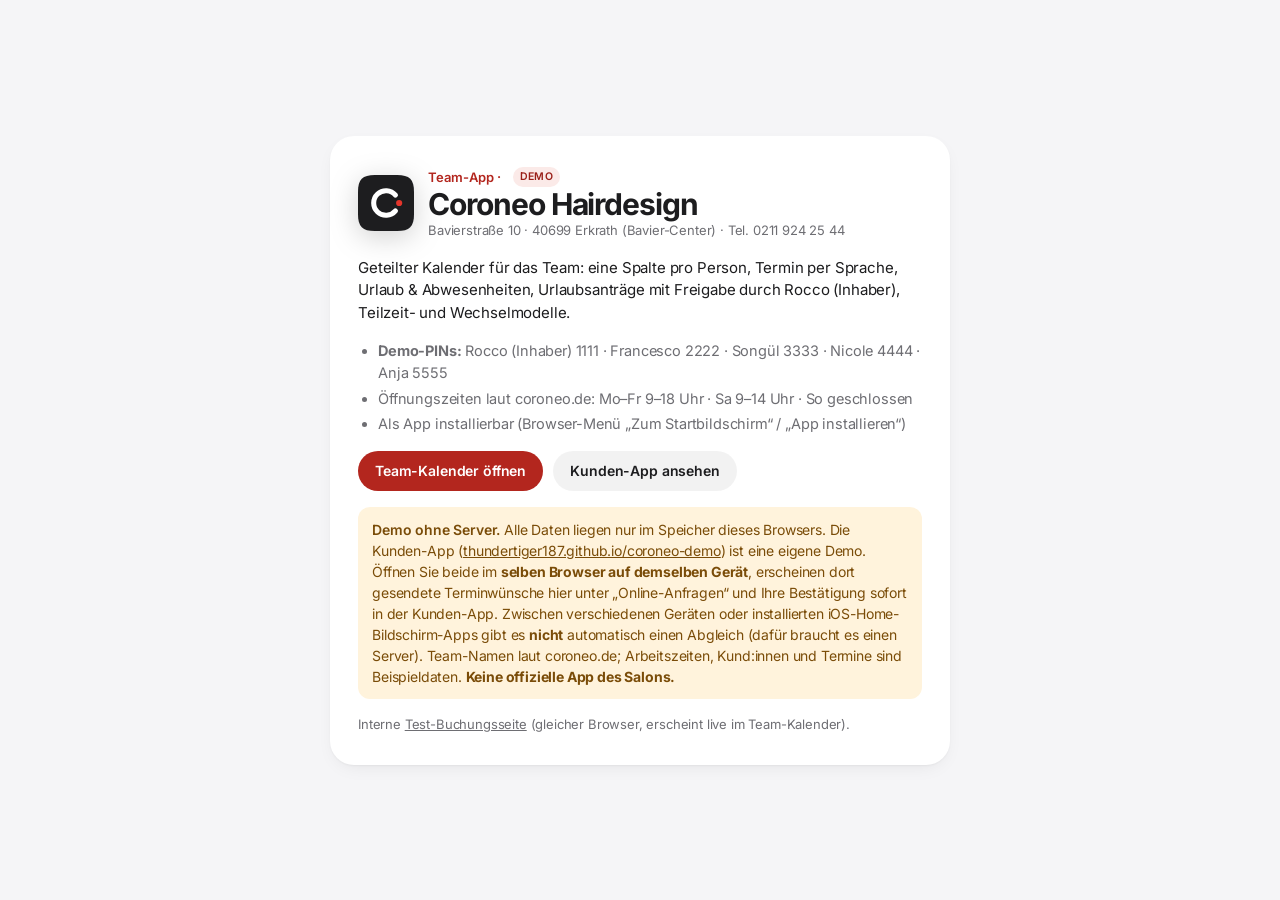
==== commit 5c567234: "Apple-Stil: Systemschrift/Inter, Squircle-Logo, helle Milchglas-Seitenleiste, SW v2" ====
--- a/index.html
+++ b/index.html
@@ -1 +1 @@
-<!doctype html><html lang="de"><head><meta charset="utf-8"><meta content="width=device-width,initial-scale=1,viewport-fit=cover" name="viewport"><title>Salon-App (Team) – Coroneo Hairdesign (Demo)</title><meta content="Demo: geteilter Team-Kalender für Coroneo Hairdesign, Erkrath – Termine, Spracheingabe, Urlaub & Abwesenheiten. Keine offizielle App des Salons." name="description"><meta content="noindex, nofollow" name="robots"><meta content="#141212" name="theme-color"><link href="manifest.webmanifest" rel="manifest"><link href="icons/favicon-48.png" rel="icon" sizes="48x48" type="image/png"><link href="icons/apple-touch-icon.png" rel="apple-touch-icon"><link href="css/fonts.css" rel="stylesheet"><link href="css/style.css" rel="stylesheet"><link href="css/coroneo.css" rel="stylesheet"><script src="js/theme.js"></script><style>body.start{min-height:100vh;display:flex;align-items:center;justify-content:center;padding:24px 16px}.start-card{max-width:620px;width:100%;background:var(--surface);border:1px solid var(--line);border-radius:22px;padding:30px 28px;box-shadow:var(--shadow-lg,0 20px 50px -25px rgba(36,31,28,.3));display:flex;flex-direction:column;gap:16px}.start-head{display:flex;align-items:center;gap:14px}.start-mono{width:56px;height:64px;border-radius:999px 999px 12px 12px;background:radial-gradient(90% 70% at 90% 0,rgba(179,38,30,.7),transparent 65%),#141212;color:#f7f3ee;display:grid;place-items:center;font-family:var(--font-script);font-size:34px;flex:none;border:1px solid rgba(201,167,90,.6);padding-top:6px}.start-card h1{font-size:30px;line-height:1.1}.start-card ul{margin:0;padding-left:20px;display:flex;flex-direction:column;gap:4px;font-size:14.5px;color:var(--ink-soft)}.start-actions{display:flex;flex-wrap:wrap;gap:10px}.start-meta{font-size:13px;color:var(--ink-soft);line-height:1.5}</style></head><body class="start"><main class="start-card"><div class="start-head"><div class="start-mono" aria-hidden="true">C</div><div><span class="eyebrow">Team-App · <span class="demo-badge">Demo</span></span><h1 data-salon-name>Coroneo Hairdesign</h1><div class="start-meta"><span data-salon-address>Bavierstraße 10 · 40699 Erkrath</span> · Tel. <span data-salon-phone>0211 924 25 44</span></div></div></div><p>Geteilter Kalender für das Team: eine Spalte pro Person, Termin per Sprache, Urlaub &amp; Abwesenheiten, Urlaubsanträge mit Freigabe durch Rocco (Inhaber), Teilzeit- und Wechselmodelle.</p><ul><li><b>Demo-PINs:</b> Rocco (Inhaber) 1111 · Francesco 2222 · Songül 3333 · Nicole 4444 · Anja 5555</li><li>Öffnungszeiten laut coroneo.de: Mo–Fr 9–18 Uhr · Sa 9–14 Uhr · So geschlossen</li><li>Als App installierbar (Browser-Menü „Zum Startbildschirm“ / „App installieren“)</li></ul><div class="start-actions"><a href="salon.html" class="btn btn-primary">Team-Kalender öffnen</a><a href="https://thundertiger187.github.io/coroneo-demo/" class="btn btn-ghost" data-customer-app rel="noopener" target="_blank">Kunden-App ansehen</a></div><div class="notice warn"><div><strong>Demo ohne Server.</strong> Alle Daten liegen nur im Speicher dieses Browsers. Die Kunden-App (<a href="https://thundertiger187.github.io/coroneo-demo/" data-customer-app rel="noopener" target="_blank">thundertiger187.github.io/coroneo-demo</a>) ist eine eigene Demo. Öffnen Sie beide im <b>selben Browser auf demselben Gerät</b>, erscheinen dort gesendete Terminwünsche hier unter „Online-Anfragen“ und Ihre Bestätigung sofort in der Kunden-App. Zwischen verschiedenen Geräten oder installierten iOS-Home-Bildschirm-Apps gibt es <b>nicht</b> automatisch einen Abgleich (dafür braucht es einen Server). Team-Namen laut coroneo.de; Arbeitszeiten, Kund:innen und Termine sind Beispieldaten. <b>Keine offizielle App des Salons.</b></div></div><p class="start-meta">Interne <a href="buchen.html">Test-Buchungsseite</a> (gleicher Browser, erscheint live im Team-Kalender).</p></main><script src="js/config.js"></script></body></html>+<!doctype html><html lang="de"><head><meta charset="utf-8"><meta content="width=device-width,initial-scale=1,viewport-fit=cover" name="viewport"><title>Salon-App (Team) – Coroneo Hairdesign (Demo)</title><meta content="Demo: geteilter Team-Kalender für Coroneo Hairdesign, Erkrath – Termine, Spracheingabe, Urlaub & Abwesenheiten. Keine offizielle App des Salons." name="description"><meta content="noindex, nofollow" name="robots"><meta content="#F5F5F7" name="theme-color"><link href="manifest.webmanifest" rel="manifest"><link href="icons/favicon-48.png" rel="icon" sizes="48x48" type="image/png"><link href="icons/apple-touch-icon.png" rel="apple-touch-icon"><link href="css/fonts.css" rel="stylesheet"><link href="css/style.css" rel="stylesheet"><link href="css/coroneo.css" rel="stylesheet"><script src="js/theme.js"></script><style>body.start{min-height:100vh;display:flex;align-items:center;justify-content:center;padding:24px 16px}.start-card{max-width:620px;width:100%;background:var(--surface);border:1px solid var(--line);border-radius:22px;padding:30px 28px;box-shadow:var(--shadow-lg,0 20px 50px -25px rgba(36,31,28,.3));display:flex;flex-direction:column;gap:16px}.start-head{display:flex;align-items:center;gap:14px}.start-mono{width:56px;height:56px;flex:none;display:block;filter:drop-shadow(0 6px 14px rgba(0,0,0,.18))}.start-card h1{font-size:30px;line-height:1.1}.start-card ul{margin:0;padding-left:20px;display:flex;flex-direction:column;gap:4px;font-size:14.5px;color:var(--ink-soft)}.start-actions{display:flex;flex-wrap:wrap;gap:10px}.start-meta{font-size:13px;color:var(--ink-soft);line-height:1.5}</style></head><body class="start"><main class="start-card"><div class="start-head"><svg aria-hidden="true" class="start-mono" viewBox="0 0 100 100"><path d="M0 30C0 8 8 0 30 0h40c22 0 30 8 30 30v40c0 22-8 30-30 30H30C8 100 0 92 0 70Z" fill="#1d1d1f"/><path d="M66.9 35.9A22 22 0 1 0 66.9 64.1" fill="none" stroke="#fff" stroke-linecap="round" stroke-width="9"/><circle cx="73.5" cy="50" fill="#E5352B" r="5.5"/></svg><div><span class="eyebrow">Team-App · <span class="demo-badge">Demo</span></span><h1 data-salon-name>Coroneo Hairdesign</h1><div class="start-meta"><span data-salon-address>Bavierstraße 10 · 40699 Erkrath</span> · Tel. <span data-salon-phone>0211 924 25 44</span></div></div></div><p>Geteilter Kalender für das Team: eine Spalte pro Person, Termin per Sprache, Urlaub &amp; Abwesenheiten, Urlaubsanträge mit Freigabe durch Rocco (Inhaber), Teilzeit- und Wechselmodelle.</p><ul><li><b>Demo-PINs:</b> Rocco (Inhaber) 1111 · Francesco 2222 · Songül 3333 · Nicole 4444 · Anja 5555</li><li>Öffnungszeiten laut coroneo.de: Mo–Fr 9–18 Uhr · Sa 9–14 Uhr · So geschlossen</li><li>Als App installierbar (Browser-Menü „Zum Startbildschirm“ / „App installieren“)</li></ul><div class="start-actions"><a href="salon.html" class="btn btn-primary">Team-Kalender öffnen</a><a href="https://thundertiger187.github.io/coroneo-demo/" class="btn btn-ghost" data-customer-app rel="noopener" target="_blank">Kunden-App ansehen</a></div><div class="notice warn"><div><strong>Demo ohne Server.</strong> Alle Daten liegen nur im Speicher dieses Browsers. Die Kunden-App (<a href="https://thundertiger187.github.io/coroneo-demo/" data-customer-app rel="noopener" target="_blank">thundertiger187.github.io/coroneo-demo</a>) ist eine eigene Demo. Öffnen Sie beide im <b>selben Browser auf demselben Gerät</b>, erscheinen dort gesendete Terminwünsche hier unter „Online-Anfragen“ und Ihre Bestätigung sofort in der Kunden-App. Zwischen verschiedenen Geräten oder installierten iOS-Home-Bildschirm-Apps gibt es <b>nicht</b> automatisch einen Abgleich (dafür braucht es einen Server). Team-Namen laut coroneo.de; Arbeitszeiten, Kund:innen und Termine sind Beispieldaten. <b>Keine offizielle App des Salons.</b></div></div><p class="start-meta">Interne <a href="buchen.html">Test-Buchungsseite</a> (gleicher Browser, erscheint live im Team-Kalender).</p></main><script src="js/config.js"></script></body></html>
--- a/css/fonts.css
+++ b/css/fonts.css
@@ -1 +1 @@
-@font-face{font-family:'Cormorant Garamond';font-style:normal;font-weight:400 700;font-display:swap;src:url(../assets/fonts/cormorant-latin-ext.woff2) format('woff2');unicode-range:U+0100-02BA,U+02BD-02C5,U+02C7-02CC,U+02CE-02D7,U+02DD-02FF,U+0304,U+0308,U+0329,U+1D00-1DBF,U+1E00-1E9F,U+1EF2-1EFF,U+2020,U+20A0-20AB,U+20AD-20C4,U+2113,U+2C60-2C7F,U+A720-A7FF}@font-face{font-family:'Cormorant Garamond';font-style:normal;font-weight:400 700;font-display:swap;src:url(../assets/fonts/cormorant-latin.woff2) format('woff2');unicode-range:U+0000-00FF,U+0131,U+0152-0153,U+02BB-02BC,U+02C6,U+02DA,U+02DC,U+0304,U+0308,U+0329,U+2000-206F,U+20AC,U+2122,U+2191,U+2193,U+2212,U+2215,U+FEFF,U+FFFD}@font-face{font-family:'Cormorant Garamond';font-style:italic;font-weight:500;font-display:swap;src:url(../assets/fonts/cormorant-italic-latin.woff2) format('woff2')}@font-face{font-family:Jost;font-style:normal;font-weight:300 700;font-display:swap;src:url(../assets/fonts/jost-latin-ext.woff2) format('woff2');unicode-range:U+0100-02BA,U+02BD-02C5,U+02C7-02CC,U+02CE-02D7,U+02DD-02FF,U+0304,U+0308,U+0329,U+1D00-1DBF,U+1E00-1E9F,U+1EF2-1EFF,U+2020,U+20A0-20AB,U+20AD-20C4,U+2113,U+2C60-2C7F,U+A720-A7FF}@font-face{font-family:Jost;font-style:normal;font-weight:300 700;font-display:swap;src:url(../assets/fonts/jost-latin.woff2) format('woff2');unicode-range:U+0000-00FF,U+0131,U+0152-0153,U+02BB-02BC,U+02C6,U+02DA,U+02DC,U+0304,U+0308,U+0329,U+2000-206F,U+20AC,U+2122,U+2191,U+2193,U+2212,U+2215,U+FEFF,U+FFFD}@font-face{font-family:Yellowtail;font-style:normal;font-weight:400;font-display:swap;src:url(../assets/fonts/yellowtail-latin.woff2) format('woff2')}+@font-face{font-family:Inter;font-style:normal;font-weight:100 900;font-display:swap;src:url(../assets/fonts/inter-latin-ext.woff2) format('woff2');unicode-range:U+0100-02BA,U+02BD-02C5,U+02C7-02CC,U+02CE-02D7,U+02DD-02FF,U+0304,U+0308,U+0329,U+1D00-1DBF,U+1E00-1E9F,U+1EF2-1EFF,U+2020,U+20A0-20AB,U+20AD-20C4,U+2113,U+2C60-2C7F,U+A720-A7FF}@font-face{font-family:Inter;font-style:normal;font-weight:100 900;font-display:swap;src:url(../assets/fonts/inter-latin.woff2) format('woff2');unicode-range:U+0000-00FF,U+0131,U+0152-0153,U+02BB-02BC,U+02C6,U+02DA,U+02DC,U+0304,U+0308,U+0329,U+2000-206F,U+20AC,U+2122,U+2191,U+2193,U+2212,U+2215,U+FEFF,U+FFFD}
--- a/css/style.css
+++ b/css/style.css
@@ -1 +1 @@
-:root{--bg:#F6F1EA;--bg-deep:#EDE5DA;--surface:#FFFDF9;--ink:#241F1C;--ink-soft:#5C534B;--ink-mute:#8C8076;--line:#DDD3C6;--line-soft:#EAE2D7;--accent:#9C4A30;--accent-ink:#7E3A25;--accent-tint:#F1E2D9;--dark:#26201C;--ok:#3F7A55;--ok-tint:#E1EEE4;--warn:#A86A12;--warn-tint:#FBEFD6;--bad:#B23A2E;--bad-tint:#F7DEDA;--info:#4D6385;--info-tint:#E1E8F2;--radius:18px;--radius-sm:12px;--radius-xs:8px;--shadow:0 1px 2px rgba(36,31,28,.04),0 12px 32px -12px rgba(36,31,28,.14);--shadow-lg:0 30px 80px -20px rgba(36,31,28,.35),0 0 0 1px rgba(36,31,28,.06);--font-display:"Cormorant Garamond",Georgia,"Times New Roman",serif;--font-body:"Jost",system-ui,-apple-system,"Segoe UI",Roboto,sans-serif;--row:16px;--abs-urlaub:#3F7480;--abs-urlaub-t:#DCEAEC;--abs-krank:#B23A2E;--abs-krank-t:#F7DEDA;--abs-fortbildung:#5F6396;--abs-fortbildung-t:#E3E3F1;--abs-sonstiges:#776B60;--abs-sonstiges-t:#EAE3DA;--pend:#8A6A2E;--pend-t:#FBF3E2}*,::after,::before{box-sizing:border-box}body,html,p{margin:0}body{background:var(--bg);color:var(--ink);font-family:var(--font-body);font-size:15px;line-height:1.5;-webkit-font-smoothing:antialiased}h1,h2,h3,h4{font-family:var(--font-display);font-weight:500;letter-spacing:-.015em;line-height:1.15;margin:0;font-variation-settings:"opsz" 72}a{color:inherit}button,input,select,textarea{font:inherit;color:inherit}:focus-visible{outline:3px solid var(--accent);outline-offset:2px;border-radius:6px}.sr-only{position:absolute;width:1px;height:1px;overflow:hidden;clip:rect(0 0 0 0);white-space:nowrap}.muted{color:var(--ink-soft)}.small{font-size:13px}.tnum{font-variant-numeric:tabular-nums}.eyebrow{display:inline-flex;align-items:center;gap:10px;font-size:12px;font-weight:600;letter-spacing:.12em;text-transform:uppercase;color:var(--accent)}.eyebrow::before{content:"";width:18px;height:1.5px;background:currentColor}.btn{display:inline-flex;align-items:center;justify-content:center;gap:8px;min-height:40px;padding:0 16px;border-radius:999px;border:1.5px solid transparent;font:600 14px/1 var(--font-body);text-decoration:none;white-space:nowrap;cursor:pointer;background:0 0;transition:background-color .15s,color .15s,border-color .15s,transform .15s,box-shadow .15s}.btn svg{width:17px;height:17px;flex:none}.btn-primary{background:var(--accent);color:#fff;box-shadow:0 8px 20px -12px rgba(156,74,48,.8)}.btn-primary:hover{background:var(--accent-ink)}.btn-primary:disabled{background:#c9b5a8;box-shadow:none;cursor:not-allowed}.btn-ghost{border-color:#cdbfae;color:var(--ink);background:0 0}.btn-ghost:hover{border-color:var(--ink);background:rgba(255,253,249,.7)}.btn-dark{background:var(--dark);color:var(--bg)}.btn-dark:hover{background:#000}.btn-soft{background:var(--accent-tint);color:var(--accent-ink)}.btn-soft:hover{background:#ead2c5}.btn-danger{border-color:#e2b3ac;color:var(--bad)}.btn-danger:hover{background:var(--bad-tint)}.btn-ok{background:var(--ok);color:#fff}.btn-sm{min-height:32px;padding:0 12px;font-size:13px}.btn-lg{min-height:50px;padding:0 24px;font-size:16px}.btn-block{width:100%}.icon-btn{width:38px;height:38px;border-radius:12px;border:1px solid var(--line);background:var(--surface);display:inline-grid;place-items:center;cursor:pointer;padding:0}.icon-btn:hover{border-color:#bfb2a3}.icon-btn svg{width:18px;height:18px}.field{display:flex;flex-direction:column;gap:6px;min-width:0;position:relative}.field>label,.label{font-size:12.5px;font-weight:600;color:var(--ink-soft);letter-spacing:.01em}.input,select.input,textarea.input{width:100%;min-height:42px;padding:9px 12px;border-radius:10px;border:1.5px solid var(--line);background:var(--surface);outline:0;transition:border-color .15s,box-shadow .15s}textarea.input{min-height:74px;resize:vertical;line-height:1.45}.input:focus{border-color:var(--accent);box-shadow:0 0 0 3px rgba(156,74,48,.14)}.field .hint{font-size:12px;color:var(--ink-soft)}.field.is-recognized .input{border-color:#9dc2a8;background:#f7fbf7}.field.is-recognized .hint{color:var(--ok)}.field.is-missing .input{border-color:#e3b65e;background:var(--warn-tint)}.field.is-missing>label::after{content:" · nicht erkannt – bitte ergänzen";color:var(--warn);font-weight:600}.field.is-suggested>label::after{content:" · Vorschlag – bitte prüfen";color:var(--warn);font-weight:600}.field.is-suggested .input{border-color:#e3b65e}.grid-2{display:grid;grid-template-columns:1fr 1fr;gap:14px}.grid-3{display:grid;grid-template-columns:1fr 1fr 1fr;gap:14px}.check{display:inline-flex;align-items:center;gap:8px;font-size:14px;cursor:pointer}.check input{width:18px;height:18px;accent-color:var(--accent)}.badge{display:inline-flex;align-items:center;gap:5px;padding:2px 9px;border-radius:999px;font-size:12px;font-weight:600;line-height:1.6;white-space:nowrap;background:var(--bg-deep);color:var(--ink-soft)}.badge.ok{background:var(--ok-tint);color:var(--ok)}.badge.warn{background:var(--warn-tint);color:var(--warn)}.badge.bad{background:var(--bad-tint);color:var(--bad)}.badge.info{background:var(--info-tint);color:var(--info)}.badge.accent{background:var(--accent-tint);color:var(--accent-ink)}.badge.dark{background:var(--dark);color:var(--bg)}.dot{width:10px;height:10px;border-radius:50%;display:inline-block;flex:none}.card{background:var(--surface);border:1px solid var(--line);border-radius:var(--radius)}.card-pad{padding:22px 24px}.notice{display:flex;gap:12px;align-items:flex-start;padding:12px 14px;border-radius:12px;font-size:14px;background:var(--bg-deep)}.notice svg{width:18px;height:18px;flex:none;margin-top:1px}.notice.ok{background:var(--ok-tint);color:#2b5c3d}.notice.warn{background:var(--warn-tint);color:#7a4c08}.notice.bad{background:var(--bad-tint);color:#8e2b21}.notice.info{background:var(--info-tint);color:#34496a}.notice.accent{background:var(--accent-tint);color:var(--accent-ink)}.notice strong{font-weight:600}.toasts{position:fixed;right:20px;bottom:20px;display:flex;flex-direction:column;gap:10px;z-index:200}.toast{background:var(--dark);color:var(--bg);padding:12px 16px;border-radius:12px;box-shadow:var(--shadow-lg);font-size:14px;max-width:380px;animation:.25s toastIn;display:flex;gap:10px;align-items:flex-start}.toast b{color:#f1c7b5;font-weight:600}@keyframes toastIn{from{transform:translateY(10px);opacity:0}to{transform:none;opacity:1}}.modal-backdrop{position:fixed;inset:0;background:rgba(38,32,28,.45);backdrop-filter:blur(2px);display:flex;align-items:flex-start;justify-content:center;padding:40px 20px;overflow-y:auto;z-index:100}.modal{background:var(--surface);border-radius:22px;box-shadow:var(--shadow-lg);width:100%;max-width:720px;animation:.2s modalIn}.modal.wide{max-width:920px}.modal.narrow{max-width:520px}@keyframes modalIn{from{transform:translateY(12px) scale(.99);opacity:0}to{transform:none;opacity:1}}.modal-head{display:flex;align-items:flex-start;justify-content:space-between;gap:16px;padding:22px 26px 6px}.modal-head h2{font-size:26px}.modal-body{padding:14px 26px 22px;display:flex;flex-direction:column;gap:16px}.modal-foot{display:flex;justify-content:flex-end;align-items:center;gap:10px;padding:16px 26px 22px;border-top:1px solid var(--line-soft);flex-wrap:wrap}.modal-foot .spacer{flex:1}.app{display:grid;grid-template-columns:228px minmax(0,1fr);min-height:100vh;min-height:100dvh}.sidebar{background:var(--surface);border-right:1px solid var(--line);padding:18px 14px;display:flex;flex-direction:column;gap:18px;position:sticky;top:0;height:100vh;height:100dvh}.brand{display:inline-flex;align-items:center;gap:10px;text-decoration:none;font-family:var(--font-display);font-size:22px;font-weight:600;letter-spacing:-.02em;padding:4px 8px}.brand-mark{width:28px;height:28px;flex:none}.salon-chip{padding:10px 12px;border-radius:12px;background:var(--bg);font-size:13px;line-height:1.35}.salon-chip b{display:block;font-weight:600;font-size:14px}.nav{display:flex;flex-direction:column;gap:2px}.nav button{display:flex;align-items:center;gap:11px;width:100%;text-align:left;padding:9px 12px;border-radius:10px;border:0;background:0 0;cursor:pointer;font-weight:500;color:var(--ink-soft);font-size:14.5px}.nav button svg{width:18px;height:18px;flex:none}.nav button:hover{background:var(--bg);color:var(--ink)}.nav button.active{background:var(--accent-tint);color:var(--accent-ink);font-weight:600}.nav .count{margin-left:auto;font-size:11.5px;font-weight:600;background:var(--bg-deep);color:var(--ink-soft);padding:1px 7px;border-radius:999px}.nav button.active .count{background:#fff;color:var(--accent-ink)}.sidebar-foot{margin-top:auto;display:flex;flex-direction:column;gap:8px;font-size:13px}.sidebar-foot a{color:var(--ink-soft);text-decoration:none;display:flex;align-items:center;gap:8px;padding:5px 8px;border-radius:8px}.sidebar-foot a:hover{color:var(--ink);background:var(--bg)}.sidebar-foot svg{width:15px;height:15px}.me-select{display:flex;flex-direction:column;gap:4px;padding:0 8px}.me-select select{min-height:34px;padding:4px 8px;border-radius:8px;border:1px solid var(--line);background:var(--surface);font-size:13px}.main{min-width:0;display:flex;flex-direction:column}.topbar{display:flex;align-items:center;gap:14px;padding:12px 24px;border-bottom:1px solid var(--line);background:rgba(246,241,234,.92);backdrop-filter:blur(10px);position:sticky;top:0;z-index:20;min-height:64px;flex-wrap:wrap}.topbar h1{white-space:nowrap}.topbar .sub{font-size:13px;color:var(--ink-soft)}.topbar .grow{flex:1}.seg{display:inline-flex;background:var(--bg-deep);border-radius:999px;padding:3px}.seg button{border:0;background:0 0;padding:6px 14px;border-radius:999px;font-weight:600;font-size:13px;cursor:pointer;color:var(--ink-soft)}.seg button.active{background:var(--surface);color:var(--ink);box-shadow:0 1px 3px rgba(36,31,28,.12)}.daynav{display:inline-flex;align-items:center;gap:6px}.shared-badge{display:inline-flex;align-items:center;gap:7px;font-size:12.5px;font-weight:600;color:var(--ok);background:var(--ok-tint);padding:5px 11px;border-radius:999px;white-space:nowrap}.shared-badge .pulse{width:8px;height:8px;border-radius:50%;background:var(--ok);box-shadow:0 0 0 0 rgba(63,122,85,.5);animation:2s infinite pulse}@keyframes pulse{0%{box-shadow:0 0 0 0 rgba(63,122,85,.45)}70%{box-shadow:0 0 0 7px rgba(63,122,85,0)}100%{box-shadow:0 0 0 0 rgba(63,122,85,0)}}.btn-voice{background:var(--dark);color:#fff;min-height:42px;padding:0 18px 0 8px;gap:10px}.btn-voice .mic{width:30px;height:30px;border-radius:50%;background:var(--accent);display:grid;place-items:center}.btn-voice .mic svg{width:16px;height:16px}.btn-voice:hover{background:#000}.view{padding:16px 24px 28px;min-width:0}.view[hidden]{display:none}.toolbar{display:flex;align-items:center;gap:10px;flex-wrap:wrap;margin-bottom:12px}.toolbar .label{margin-right:2px}.chip{display:inline-flex;align-items:center;gap:7px;padding:5px 12px 5px 8px;border-radius:999px;border:1.5px solid var(--line);background:var(--surface);font-size:13px;font-weight:600;cursor:pointer;user-select:none}.chip.off{opacity:.45;background:0 0}.chip .dot{width:12px;height:12px}.legend{display:flex;gap:14px;flex-wrap:wrap;font-size:12px;color:var(--ink-soft);align-items:center}.legend span{display:inline-flex;align-items:center;gap:5px}.legend i{width:12px;height:12px;border-radius:3px;display:inline-block;border-left:3px solid}.cal{background:var(--surface);border:1px solid var(--line);border-radius:var(--radius);overflow:clip}.cal-head{display:grid;border-bottom:1px solid var(--line);background:var(--surface);position:sticky;top:64px;z-index:5}.cal-head .gutter{border-right:1px solid var(--line-soft)}.col-head{padding:8px 12px;border-right:1px solid var(--line-soft);display:flex;align-items:center;gap:10px;min-width:0}.col-head:last-child{border-right:0}.col-head .avatar{width:32px;height:32px;border-radius:50%;color:#fff;display:grid;place-items:center;font-weight:600;font-size:14px;flex:none}.col-head .who{min-width:0;line-height:1.25}.col-head .who b{display:block;font-size:14.5px;font-weight:600}.col-head .who span{font-size:11.5px;color:var(--ink-soft);white-space:nowrap;overflow:hidden;text-overflow:ellipsis;display:block}.col-head .load{margin-left:auto;font-size:11.5px;color:var(--ink-soft);text-align:right;line-height:1.3;white-space:nowrap}.col-head.me{background:linear-gradient(0deg,var(--accent-tint),var(--surface))}.col-head.me .who b::after{content:" · ich";color:var(--accent);font-weight:600;font-size:12px}.cal-body{display:grid;position:relative}.gutter-times{position:relative;border-right:1px solid var(--line-soft);background:var(--surface)}.gutter-times span{position:absolute;right:8px;font-size:11px;color:var(--ink-mute);transform:translateY(-50%);font-variant-numeric:tabular-nums}.gutter-times span:first-child{transform:none}.col{position:relative;border-right:1px solid var(--line-soft);cursor:copy;background-image:linear-gradient(to bottom,var(--line-soft) 1px,transparent 1px),linear-gradient(to bottom,#f3eee7 1px,transparent 1px);background-size:100% calc(var(--row) * 4),100% var(--row)}.col:last-child{border-right:0}.col.me{background-color:#fffbf6}.offtime{position:absolute;left:0;right:0;background:repeating-linear-gradient(135deg,rgba(221,211,198,.45) 0 6px,rgba(237,229,218,.45) 6px 12px);pointer-events:none}.break{position:absolute;left:4px;right:4px;border-radius:8px;background:repeating-linear-gradient(135deg,#efe8de 0 6px,#f7f2eb 6px 12px);border:1px dashed #cdbfae;font-size:11px;color:var(--ink-soft);padding:2px 8px;display:flex;align-items:center;gap:5px;pointer-events:none;font-weight:600}.closed-day{position:absolute;inset:0;display:grid;place-items:center;color:var(--ink-soft);font-weight:600;font-size:13px}.hover-slot{position:absolute;left:3px;right:3px;height:var(--row);border-radius:6px;background:rgba(156,74,48,.1);border:1px dashed rgba(156,74,48,.5);pointer-events:none;font-size:10.5px;color:var(--accent-ink);padding:0 6px;line-height:calc(var(--row) - 2px);font-weight:600;display:none}.col:hover .hover-slot{display:block}.now-line{position:absolute;left:0;right:0;height:2px;background:var(--accent);z-index:4;pointer-events:none}.now-line::before{content:"";position:absolute;left:-5px;top:-4px;width:10px;height:10px;border-radius:50%;background:var(--accent)}.appt{position:absolute;left:4px;right:4px;border-radius:8px;border-left:4px solid;padding:3px 7px 2px;overflow:hidden;cursor:pointer;z-index:2;box-shadow:0 1px 2px rgba(36,31,28,.08);transition:transform .12s,box-shadow .12s;font-size:12px;line-height:1.28}.appt:hover{transform:translateY(-1px);box-shadow:0 6px 16px -6px rgba(36,31,28,.35);z-index:3}.appt .t{display:flex;align-items:center;gap:4px;min-width:0}.appt .name{font-weight:600;white-space:nowrap;overflow:hidden;text-overflow:ellipsis;min-width:0;flex:1}.appt .time{font-size:10.5px;color:rgba(36,31,28,.62);font-variant-numeric:tabular-nums;flex:none}.appt .svc{color:rgba(36,31,28,.75);white-space:nowrap;overflow:hidden;text-overflow:ellipsis}.appt .badges{display:flex;flex-wrap:wrap;gap:3px;margin-top:3px}.appt .b{font-size:10px;font-weight:600;padding:0 6px;border-radius:999px;line-height:16px;white-space:nowrap;background:rgba(255,255,255,.7)}.appt .b.ok{color:var(--ok)}.appt .b.warn{color:var(--warn)}.appt .b.bad{color:#fff;background:var(--bad)}.appt .b.dep{color:var(--accent-ink)}.appt .b.on{color:var(--info)}.appt .b.done{color:var(--ink-soft)}.appt .ico{flex:none;width:15px;height:15px;border-radius:50%;display:grid;place-items:center;font-size:9.5px;font-weight:700;color:#fff}.appt .ico.ok{background:var(--ok)}.appt .ico.warn{background:#d89a2b}.appt .ico.bad{background:var(--bad)}.appt .ico.done{background:#9a8f84}.appt.noshow{background-image:repeating-linear-gradient(135deg,rgba(178,58,46,.1) 0 6px,transparent 6px 12px)!important;opacity:.85}.appt.noshow .name{text-decoration:line-through}.appt.done{opacity:.62}.appt.flash{animation:1.6s 2 flash}@keyframes flash{0%,100%{box-shadow:0 0 0 0 rgba(156,74,48,0)}50%{box-shadow:0 0 0 4px rgba(156,74,48,.45)}}.appt-buffer{position:absolute;left:8px;right:8px;background:repeating-linear-gradient(90deg,rgba(140,128,118,.25) 0 3px,transparent 3px 6px);border-radius:0 0 6px 6px;pointer-events:none;z-index:1}.cal.week .appt{left:1px;right:1px;padding:2px 4px;font-size:10.5px;border-left-width:3px;border-radius:5px}.cal.week .col-head{padding:8px;cursor:pointer;flex-direction:column;align-items:flex-start;gap:4px}.cal.week .col-head:hover{background:var(--bg)}.cal.week .col-head.today b{color:var(--accent)}.week-lanes{display:grid;height:100%}.week-lane{position:relative;border-right:1px dotted #efe8de}.week-lane:last-child{border-right:0}.lane-dots{display:flex;gap:3px}.table{width:100%;border-collapse:separate;border-spacing:0;background:var(--surface);border:1px solid var(--line);border-radius:var(--radius);overflow:hidden;font-size:14px}.table th{text-align:left;font-size:12px;text-transform:uppercase;letter-spacing:.06em;color:var(--ink-soft);font-weight:600;padding:11px 14px;background:var(--bg);border-bottom:1px solid var(--line)}.table td{padding:11px 14px;border-bottom:1px solid var(--line-soft);vertical-align:middle}.table tr:last-child td{border-bottom:0}.table tr.click{cursor:pointer}.table tr.click:hover td{background:#fbf7f1}.section-title{display:flex;align-items:flex-end;justify-content:space-between;gap:16px;margin:4px 0 16px}.section-title h2{font-size:30px}.section-title p{color:var(--ink-soft);margin-top:4px;max-width:60ch}.split{display:grid;grid-template-columns:320px minmax(0,1fr);gap:20px;align-items:start}.cust-list{display:flex;flex-direction:column;max-height:calc(100vh - 190px);overflow:auto}.cust-item{display:flex;align-items:center;gap:12px;padding:10px 14px;border-bottom:1px solid var(--line-soft);cursor:pointer;background:0 0;border-left:0;border-right:0;border-top:0;text-align:left;width:100%}.cust-item:hover{background:#fbf7f1}.cust-item.active{background:var(--accent-tint)}.cust-item .av{width:34px;height:34px;border-radius:50%;background:var(--bg-deep);display:grid;place-items:center;font-weight:600;font-size:13px;color:var(--ink-soft);flex:none}.cust-item .nm{font-weight:600;font-size:14px}.cust-item .sub{font-size:12px;color:var(--ink-soft)}.cust-card{display:flex;flex-direction:column;gap:18px}.cust-head{display:flex;gap:18px;align-items:center}.cust-head .av{width:64px;height:64px;border-radius:50%;background:var(--accent-tint);color:var(--accent);display:grid;place-items:center;font-family:var(--font-display);font-size:26px;flex:none}.cust-head h2{font-size:32px}.kv{display:grid;grid-template-columns:repeat(4,minmax(0,1fr));gap:12px}.kv div{background:var(--bg);border-radius:12px;padding:10px 14px}.kv b{display:block;font-family:var(--font-display);font-size:22px;font-weight:500}.kv span{font-size:12px;color:var(--ink-soft)}.formula{border:1px solid var(--line);border-radius:14px;overflow:hidden}.formula-head{display:flex;justify-content:space-between;align-items:center;padding:12px 16px;background:var(--bg);border-bottom:1px solid var(--line);gap:10px}.formula-grid{display:grid;grid-template-columns:repeat(3,minmax(0,1fr))}.formula-grid div{padding:10px 16px;border-right:1px solid var(--line-soft);border-bottom:1px solid var(--line-soft)}.formula-grid div:nth-child(3n){border-right:0}.formula-grid dt{font-size:11.5px;text-transform:uppercase;letter-spacing:.06em;color:var(--ink-soft);font-weight:600}.formula-grid dd{margin:2px 0 0;font-weight:500}.formula-grid .wide{grid-column:1/-1;border-right:0}.history{display:flex;flex-direction:column}.history .h-item{display:grid;grid-template-columns:96px 1fr auto;gap:12px;padding:9px 0;border-bottom:1px dashed var(--line);font-size:14px;align-items:center}.history .h-item:last-child{border-bottom:0}details.versions summary{cursor:pointer;font-weight:600;font-size:13.5px;color:var(--accent-ink);padding:10px 16px}details.versions .ver{padding:10px 16px;border-top:1px dashed var(--line);font-size:13.5px}.allergy{border-left:4px solid var(--bad)}.outbox{display:grid;grid-template-columns:repeat(auto-fill,minmax(330px,1fr));gap:14px}.msg-card{background:#efe7dc;border-radius:16px;padding:14px;display:flex;flex-direction:column;gap:8px;border:1px solid var(--line)}.msg-meta{display:flex;justify-content:space-between;align-items:center;font-size:12px;color:var(--ink-soft);gap:6px;flex-wrap:wrap}.bubble{background:var(--surface);border-radius:4px 16px 16px;padding:10px 12px;font-size:13.5px;line-height:1.45;box-shadow:0 1px 1px rgba(36,31,28,.06)}.bubble-title{font-size:11.5px;font-weight:600;color:var(--accent);margin-bottom:2px}.bubble-actions{display:grid;grid-template-columns:1fr 1fr;gap:6px}.bubble-actions button{border:0;border-radius:10px;padding:8px;font-weight:600;font-size:13px;background:var(--surface);cursor:pointer}.bubble-actions .confirm{background:var(--accent);color:#fff}.voice-stage{display:flex;flex-direction:column;align-items:center;gap:12px;padding:8px 0 4px;text-align:center}.mic-big{width:92px;height:92px;border-radius:50%;border:0;background:var(--accent);color:#fff;display:grid;place-items:center;cursor:pointer;box-shadow:0 14px 30px -12px rgba(156,74,48,.8);transition:transform .15s}.mic-big svg{width:38px;height:38px}.mic-big:hover{transform:scale(1.04)}.mic-big.listening{background:var(--bad);animation:1.4s infinite micPulse}.mic-big:disabled{background:#c9b5a8;box-shadow:none;cursor:not-allowed}@keyframes micPulse{0%{box-shadow:0 0 0 0 rgba(178,58,46,.5)}70%{box-shadow:0 0 0 18px rgba(178,58,46,0)}100%{box-shadow:0 0 0 0 rgba(178,58,46,0)}}.transcript{width:100%;min-height:64px;border-radius:14px;background:var(--bg);padding:14px 16px;font-size:18px;font-family:var(--font-display);text-align:left;line-height:1.4}.transcript .interim{color:var(--ink-mute)}.transcript .placeholder{color:var(--ink-mute);font-family:var(--font-body);font-size:14px}.example-chips{display:flex;flex-wrap:wrap;gap:8px}.example-chips button{border:1px solid var(--line);background:var(--bg);border-radius:999px;padding:6px 12px;font-size:13px;cursor:pointer;text-align:left}.example-chips button:hover{border-color:var(--accent);color:var(--accent-ink)}.parsed-banner{border-radius:14px;background:var(--bg);padding:12px 16px;display:flex;flex-direction:column;gap:8px}.parsed-banner q{font-family:var(--font-display);font-size:16.5px;quotes:"„" "“"}.parsed-tags{display:flex;flex-wrap:wrap;gap:6px}.appt-head{display:flex;gap:14px;align-items:stretch}.appt-head .bar{width:6px;border-radius:6px;flex:none}.detail-grid{display:grid;grid-template-columns:repeat(3,minmax(0,1fr));gap:10px}.detail-grid div{background:var(--bg);border-radius:12px;padding:10px 14px}.detail-grid dt{font-size:11.5px;color:var(--ink-soft);font-weight:600;text-transform:uppercase;letter-spacing:.05em}.detail-grid dd{margin:2px 0 0;font-weight:600}.check-box{border-radius:12px;padding:10px 14px;font-size:14px;display:flex;gap:10px;align-items:flex-start}.suggest{display:flex;flex-wrap:wrap;gap:6px;margin-top:6px}.suggest button{border:1px solid #c9dccd;background:#fff;color:var(--ok);border-radius:999px;padding:3px 10px;font-size:12.5px;font-weight:600;cursor:pointer}.cust-suggest{position:absolute;top:100%;left:0;right:0;background:var(--surface);border:1px solid var(--line);border-radius:12px;box-shadow:var(--shadow);z-index:10;margin-top:4px;max-height:240px;overflow:auto}.cust-suggest button{display:flex;justify-content:space-between;width:100%;padding:9px 12px;border:0;background:0 0;cursor:pointer;text-align:left;font-size:14px;gap:10px}.cust-suggest button.hl,.cust-suggest button:hover{background:var(--bg)}.cust-selected{display:flex;align-items:center;gap:10px;padding:8px 10px 8px 12px;border-radius:10px;border:1.5px solid var(--line);background:var(--surface);min-height:42px;flex-wrap:wrap}.wl-row{display:flex;align-items:center;gap:12px;padding:10px 12px;border-radius:12px;background:var(--bg)}.wl-row .grow{flex:1;min-width:0}.stat-grid{display:grid;grid-template-columns:repeat(4,minmax(0,1fr));gap:14px}.stat{background:var(--surface);border:1px solid var(--line);border-radius:16px;padding:16px 18px}.stat b{display:block;font-family:var(--font-display);font-size:30px;font-weight:500}.stat span{font-size:13px;color:var(--ink-soft)}.staff-grid{display:grid;grid-template-columns:repeat(auto-fill,minmax(280px,1fr));gap:16px}.hours-table{width:100%;font-size:13.5px;border-collapse:collapse}.hours-table td{padding:3px 0}.qr-wrap{display:grid;grid-template-columns:minmax(0,1.2fr) minmax(0,1fr);gap:20px;align-items:start}.qr-poster{background:var(--bg);border-radius:18px;padding:28px;text-align:center;display:flex;flex-direction:column;align-items:center;gap:14px;border:1px solid var(--line)}.qr-poster .qr-canvas,.qr-poster img{width:260px;height:260px;background:#fff;padding:14px;border-radius:16px;border:1px solid var(--line)}.qr-poster h3{font-size:28px}.code{font-family:ui-monospace,SFMono-Regular,Menlo,monospace;font-size:12.5px;background:var(--bg-deep);padding:2px 6px;border-radius:6px}pre.code{padding:10px 12px;white-space:pre-wrap;display:block}@media (max-width:1100px){.app{grid-template-columns:72px minmax(0,1fr)}.me-select,.nav button span:not(.count),.salon-chip,.sidebar .brand span,.sidebar-foot a span{display:none}.qr-wrap,.split{grid-template-columns:1fr}}@media print{body *{visibility:hidden}.print-area,.print-area *{visibility:visible}.print-area{position:absolute;left:0;top:0;width:100%;border:0!important}.no-print{display:none!important}}.ico-l{width:15px;height:15px;border-radius:50%;display:inline-grid;place-items:center;font-size:9.5px;font-weight:700;color:#fff}.ico-l.ok{background:var(--ok)}.ico-l.warn{background:#d89a2b}.ico-l.bad{background:var(--bad)}.ico-l.done{background:#9a8f84}.topbar{flex-wrap:nowrap}.topbar h1{font-size:23px}.t-urlaub{--c:var(--abs-urlaub);--ct:var(--abs-urlaub-t)}.t-krank{--c:var(--abs-krank);--ct:var(--abs-krank-t)}.t-fortbildung{--c:var(--abs-fortbildung);--ct:var(--abs-fortbildung-t)}.t-sonstiges{--c:var(--abs-sonstiges);--ct:var(--abs-sonstiges-t)}.absence{position:absolute;left:3px;right:3px;border-radius:8px;border:1.5px dashed var(--c);color:var(--c);z-index:1;cursor:pointer;overflow:hidden;background:repeating-linear-gradient(135deg,color-mix(in srgb,var(--ct) 92%,transparent) 0 7px,rgba(255,253,249,.55) 7px 14px);display:flex;flex-direction:column;align-items:center;justify-content:flex-start;padding:14px 8px;gap:2px;text-align:center}.absence:hover{border-style:solid}.absence .abs-label{display:inline-flex;align-items:center;gap:6px;font-weight:700;font-size:13px;background:var(--surface);padding:3px 10px;border-radius:999px;box-shadow:0 1px 3px rgba(36,31,28,.12)}.absence .abs-label svg{width:14px;height:14px}.absence .abs-sub{font-size:11.5px;font-weight:600;color:var(--ink-soft);background:rgba(255,253,249,.8);padding:1px 8px;border-radius:999px}.absence.compact{left:1px;right:1px;border-radius:5px;padding:8px 0;border-width:1px}.absence.compact .abs-label{font-size:9.5px;padding:1px 3px;box-shadow:none;writing-mode:vertical-rl;transform:rotate(180deg);background:rgba(255,253,249,.85)}.abs-badge{display:inline-flex!important;align-items:center;gap:4px;font-size:11px!important;font-weight:700;color:var(--c)!important;background:var(--ct);padding:1px 8px 1px 6px;border-radius:999px;white-space:nowrap;max-width:100%;overflow:hidden;text-overflow:ellipsis}.abs-badge svg{width:12px;height:12px;flex:none}.col-head{position:relative}.col-head.has-abs{background:linear-gradient(0deg,rgba(234,227,218,.55),var(--surface))}.col-abs-btn{flex:none;width:26px;height:26px;border-radius:8px;border:1px solid transparent;background:0 0;color:var(--ink-mute);display:grid;place-items:center;cursor:pointer;padding:0;margin-left:-4px}.col-abs-btn svg{width:15px;height:15px}.col-abs-btn:hover,.col-head:hover .col-abs-btn{border-color:var(--line);background:var(--surface);color:var(--accent)}.lane-dots .dot.abs{box-sizing:border-box;border:2px solid}.week-abs{display:inline-flex;align-items:center;gap:4px;font-size:10.5px;font-weight:600;color:var(--abs-urlaub);white-space:nowrap;overflow:hidden;text-overflow:ellipsis;max-width:100%}.week-abs svg{width:11px;height:11px;flex:none}.legend .abs-legend{background:repeating-linear-gradient(135deg,var(--abs-urlaub-t) 0 3px,#fff 3px 6px)!important;border:1px dashed var(--abs-urlaub)!important}.icon-btn.sm{width:30px;height:30px;border-radius:9px}.icon-btn.sm svg{width:15px;height:15px}.seg-wrap{flex-wrap:wrap;border-radius:14px}.abs-ov-head{display:flex;align-items:baseline;gap:12px;flex-wrap:wrap;margin-bottom:14px}.abs-key{display:inline-flex;align-items:center;gap:6px;font-size:12px;color:var(--ink-soft);font-weight:600}.abs-key i{width:14px;height:14px;border-radius:4px;background:var(--ct);border:1.5px solid var(--c)}.abs-strip{display:flex;flex-direction:column;gap:4px;overflow-x:auto;padding-bottom:2px}.strip-row{display:grid;grid-template-columns:110px repeat(42,minmax(18px,1fr));gap:2px;align-items:center}.strip-name{display:flex;align-items:center;gap:8px;font-weight:600;font-size:13.5px}.strip-day{font-size:10.5px;text-align:center;color:var(--ink-soft);line-height:1.15;font-variant-numeric:tabular-nums}.strip-day i{display:block;font-style:normal;font-size:9.5px;color:var(--ink-mute)}.strip-day.sun{color:var(--ink-mute)}.strip-day.today{color:var(--accent);font-weight:700}.strip-cell.wk,.strip-day.wk{margin-left:4px}.strip-cell{height:24px;border-radius:5px;border:0;background:var(--bg-deep);cursor:pointer;padding:0}.strip-cell:hover{outline:2px solid var(--accent);outline-offset:1px}.strip-cell.off{background:repeating-linear-gradient(135deg,#efe8de 0 3px,#f8f4ee 3px 6px)}.strip-cell.today{box-shadow:inset 0 0 0 2px var(--accent)}.strip-cell[class*=t-]{background:var(--c)}.strip-cell.off[class*=t-]{background:repeating-linear-gradient(135deg,var(--c) 0 3px,var(--ct) 3px 6px);opacity:.7}.strip-cell.part[class*=t-]{background:linear-gradient(180deg,var(--bg-deep) 0 45%,var(--c) 45%)}.abs-row{display:flex;align-items:center;gap:10px;padding:8px 10px;border-radius:10px;background:var(--bg);margin-top:6px;flex-wrap:wrap}.abs-row .abs-who{min-width:56px}.abs-type{font-size:11.5px;font-weight:700;color:var(--c);background:var(--ct);padding:2px 9px;border-radius:999px;white-space:nowrap}.abs-when{flex:1;min-width:140px;font-size:13.5px}.abs-when .muted{font-size:12.5px}.abs-note{display:block}.abs-actions{display:inline-flex;gap:4px;margin-left:auto}button.abs-conf{border:0;cursor:pointer}.abs-section{margin-top:14px;padding-top:12px;border-top:1px solid var(--line-soft)}.abs-section-head{display:flex;align-items:center;justify-content:space-between;gap:8px}.abs-section .abs-when{min-width:110px}.conf-list{margin:8px 0 0;padding-left:18px;display:flex;flex-direction:column;gap:3px;font-size:13.5px}.conf-row{flex-wrap:wrap}.conf-row.resolved{opacity:.75}.conf-actions{display:flex;gap:6px;flex-wrap:wrap;align-items:center;justify-content:flex-end}#absence-form .chip{padding:5px 12px}.cal.day .col-abs-btn{position:absolute;top:4px;right:4px;opacity:0;transition:opacity .15s;background:var(--surface);border-color:var(--line);margin:0}.cal.day .col-abs-btn:focus-visible,.cal.day .col-head:hover .col-abs-btn{opacity:1}.cal.day .col-head .who{flex:1 1 auto}.abs-section .abs-when .muted{display:block}.abs-section .abs-row{padding:7px 8px;gap:8px;align-items:flex-start}.abs-section .abs-actions{align-self:center}.btn.locked,.btn.locked:hover{opacity:.62;cursor:not-allowed;background:var(--bg);color:var(--ink-mute);border-color:var(--line);box-shadow:none}.btn.locked svg{width:14px;height:14px}.icon-btn.locked{opacity:.55;cursor:not-allowed}.lock-note{display:inline-flex;align-items:center;gap:6px;font-size:12.5px;font-weight:600;color:var(--ink-mute);background:var(--bg);border:1px dashed var(--line);padding:3px 10px 3px 8px;border-radius:999px;margin-top:6px}.lock-note svg{width:13px;height:13px;flex:none}.nav-lock{display:inline-flex;margin-left:6px;color:var(--ink-mute)}.nav-lock svg{width:13px!important;height:13px!important}.nav button .nav-lock+.count,.nav button .nav-lock:last-child{margin-left:auto}.nav .count.hot,.nav button.active .count.hot{background:var(--accent);color:#fff}.nav button.sub{padding-left:22px;font-size:14px}#me-role{display:flex;align-items:center;gap:6px;flex-wrap:wrap;margin-top:2px}.role-badge{display:inline-flex;align-items:center;font-family:var(--font-body);font-size:11px;font-weight:700;letter-spacing:.02em;padding:2px 8px;border-radius:999px;white-space:nowrap;vertical-align:middle}.role-badge.r-inhaber{background:var(--accent-tint);color:var(--accent-ink)}.role-badge.r-leitung{background:var(--info-tint);color:var(--info)}.role-badge.r-mitarbeiter{background:var(--bg-deep);color:var(--ink-soft)}.pin-input{font-size:22px;letter-spacing:.4em;text-align:center;max-width:180px}.pin-input.pin-bad{border-color:var(--bad);background:var(--bad-tint)}.leave-pending{position:absolute;left:6px;right:6px;border-radius:8px;border:1.5px dashed var(--pend);background:repeating-linear-gradient(135deg,rgba(251,243,226,.55) 0 6px,rgba(255,253,249,.15) 6px 12px);pointer-events:none;z-index:0;display:flex;justify-content:center;padding-top:6px}.leave-pending .pend-label{align-self:flex-start;font-size:11.5px;font-weight:700;color:var(--pend);background:var(--surface);border:1px dashed var(--pend);padding:1px 9px;border-radius:999px;white-space:nowrap}.leave-pending.compact{left:1px;right:1px;border-width:1px;padding-top:4px}.leave-pending.compact .pend-label{font-size:9px;padding:0 3px;writing-mode:vertical-rl;transform:rotate(180deg)}.pend-badge{display:inline-flex!important;align-items:center;font-size:11px!important;font-weight:700;color:var(--pend)!important;background:var(--pend-t);border:1px dashed var(--pend);padding:0 8px;border-radius:999px;white-space:nowrap}.legend .pend-legend{background:var(--pend-t)!important;border:1px dashed var(--pend)!important}.wk-tag{display:inline-grid;place-items:center;min-width:17px;height:17px;padding:0 4px;border-radius:5px;background:var(--info-tint);color:var(--info);font-size:10.5px;font-weight:700;font-style:normal;vertical-align:1px}.abs-key i.pend{background:var(--pend-t);border:1.5px dashed var(--pend)}.strip-cell.pend{background:repeating-linear-gradient(135deg,var(--pend-t) 0 3px,#fff 3px 6px);box-shadow:inset 0 0 0 1.5px var(--pend)}.strip-cell.off.pend{box-shadow:none}.abs-row.is-pending{background:var(--surface);border:1.5px dashed var(--pend)}.abs-type.pend{color:var(--pend);background:var(--pend-t)}.abs-row button.badge{border:0;cursor:pointer;margin-left:auto}.card.is-me{box-shadow:var(--shadow),inset 0 0 0 2px var(--accent-tint)}.sched-sum{font-weight:600;font-size:14px;color:var(--ink)}.sched-sum.big{font-family:var(--font-display);font-size:20px;font-weight:600}.sched-pv{display:flex;flex-direction:column;gap:3px;font-size:11px}.pv-row{display:grid;grid-template-columns:58px repeat(6,1fr);gap:3px;align-items:center}.pv-head span{text-align:center;color:var(--ink-mute);font-weight:600}.pv-wk{color:var(--ink-soft);font-weight:600;white-space:nowrap;font-variant-numeric:tabular-nums}.pv-cell{text-align:center;padding:3px 0;border-radius:5px;background:repeating-linear-gradient(135deg,#efe8de 0 3px,#f8f4ee 3px 6px);color:var(--ink-mute);font-variant-numeric:tabular-nums;white-space:nowrap;overflow:hidden}.pv-cell.on{background:var(--ok-tint);color:var(--ok);font-weight:600}.pv-cell.on.abs{background:var(--ct);color:var(--c)}.pv-cell.on.pend{background:var(--pend-t);color:var(--pend);box-shadow:inset 0 0 0 1px var(--pend)}.pv-cell.today{box-shadow:inset 0 0 0 2px var(--accent)}.pv-cell.past{opacity:.55}.my-hours{border:1.5px solid var(--accent-tint)}.my-hours-head{display:flex;justify-content:space-between;align-items:flex-start;gap:16px;flex-wrap:wrap;margin-bottom:12px}.my-hours-actions{display:flex;gap:8px;flex-wrap:wrap}.sched-table{border-collapse:separate;border-spacing:4px;font-size:13px;margin-left:-4px}.sched-table th{text-align:left;font-size:12px;color:var(--ink-mute);font-weight:600;padding:0 6px;white-space:nowrap}.sched-table td{background:var(--bg);border-radius:8px;padding:6px 10px;min-width:92px;vertical-align:top}.sched-brk{display:block;font-size:11px;color:var(--ink-mute)}.sf-profile.ro .input:disabled{background:var(--bg);color:var(--ink-soft)}.sf-sched{margin-top:10px;padding-top:16px;border-top:1px solid var(--line-soft)}.sf-sched-head{display:flex;align-items:baseline;gap:12px;flex-wrap:wrap;margin-bottom:12px}.sch-hists{display:flex;gap:6px;flex-wrap:wrap}.sch-hist{font-size:11.5px;font-weight:600;padding:2px 9px;border-radius:999px;background:var(--bg);color:var(--ink-mute)}.sch-hist.current{background:var(--ok-tint);color:var(--ok)}.sch-hist.future{background:var(--info-tint);color:var(--info)}.sch-grid{display:grid;grid-template-columns:170px 1fr 170px;gap:14px;align-items:start}.sch-tabs{display:flex;gap:6px;flex-wrap:wrap;align-items:center;margin:4px 0 8px}.sch-tabs:empty{display:none}.sch-tabs button[data-week-tab]{border:1.5px solid var(--line);background:var(--surface);border-radius:10px;padding:6px 14px;font-weight:700;cursor:pointer;display:inline-flex;flex-direction:column;align-items:flex-start;line-height:1.2}.sch-tabs button[data-week-tab] small{font-weight:500;color:var(--ink-mute);font-size:11px}.sch-tabs button[data-week-tab].active{border-color:var(--accent);background:var(--accent-tint);color:var(--accent-ink)}.sch-days td{padding:4px 0}.sch-days tr.off .sch-brk,.sch-days tr.off .sch-times{opacity:.4}.sch-days .input[type=time]{min-height:34px;padding:4px 8px;width:100px}.sch-brk{white-space:nowrap}.sch-live{display:grid;grid-template-columns:1fr 1.3fr;gap:18px;margin-top:14px;padding:14px;border-radius:12px;background:var(--bg)}@media (max-width:760px){.sch-grid,.sch-live{grid-template-columns:1fr}.sch-brk{white-space:normal}}.req-layout{display:grid;grid-template-columns:minmax(0,1fr) 340px;gap:18px;align-items:start}@media (max-width:1100px){.req-layout{grid-template-columns:1fr}}.req-h{font-size:22px;margin:0 0 12px;display:flex;align-items:center;gap:8px}.req-h .count{font-family:var(--font-body);font-size:12px;font-weight:700;padding:1px 8px;border-radius:999px;background:var(--accent);color:#fff}.req-card{margin-bottom:12px}.req-card.st-beantragt{border-left:4px dashed var(--pend)}.req-card.st-genehmigt{border-left:4px solid var(--ok)}.req-card.st-abgelehnt{border-left:4px solid var(--bad)}.req-card.st-zurueckgezogen{opacity:.7}.req-top{display:flex;align-items:center;gap:10px;flex-wrap:wrap}.req-who{font-size:16px}.req-range{font-size:15px}.req-overlap{display:grid;grid-template-columns:minmax(0,1fr) 170px minmax(0,1.3fr);gap:10px;margin-top:12px}.ov-block.wide{grid-column:auto}@media (max-width:1250px){.req-overlap{grid-template-columns:1fr 170px}.ov-block.wide{grid-column:1/-1}}.ov-block{background:var(--bg);border-radius:10px;padding:10px 12px}.ov-block .label{display:block;margin-bottom:6px}.ov-list{list-style:none;margin:0;padding:0;display:flex;flex-direction:column;gap:4px;font-size:13px}.ov-list li{display:flex;align-items:center;gap:6px;flex-wrap:wrap}.ov-num{font-family:var(--font-display);font-size:28px;font-weight:600;margin:0;line-height:1}.ov-num.warn{color:var(--warn)}.staffing-row{display:flex;gap:6px;flex-wrap:wrap}.staffing{display:inline-flex;flex-direction:column;font-size:11.5px;padding:4px 9px;border-radius:8px;line-height:1.3}.staffing b{font-size:11px}.staffing.ok{background:var(--ok-tint);color:var(--ok)}.staffing.warn{background:var(--warn-tint);color:var(--warn)}.staffing.bad{background:var(--bad-tint);color:var(--bad)}.req-actions{display:flex;gap:8px;align-items:center;flex-wrap:wrap;margin-top:12px}.decline-wrap{display:inline-flex;gap:8px;align-items:center;flex-wrap:wrap}.decline-wrap[hidden]{display:none}.notif{display:grid;grid-template-columns:auto 1fr;gap:2px 8px;padding:8px 10px;border-radius:10px;margin-top:6px;background:var(--bg);font-size:13px}.notif .small{grid-column:2}.notif.unread{background:var(--accent-tint)}.notif-kind{font-size:11px;font-weight:700;padding:1px 8px;border-radius:999px;background:var(--surface);color:var(--ink-soft);align-self:start;white-space:nowrap}.notif-kind.k-genehmigt{color:var(--ok)}.notif-kind.k-abgelehnt,.notif-kind.k-krankmeldung{color:var(--bad)}.notif-kind.k-antrag{color:var(--pend)}tr.ro{cursor:default}.sf-profile{display:grid;grid-template-columns:1.1fr 1.3fr 1.1fr 90px 70px;gap:12px}.sf-profile .field{margin-bottom:0}.sf-hint{margin:6px 0 0;font-size:12px}.sch-grid{grid-template-columns:160px 1fr 160px}.sch-body{display:grid;grid-template-columns:minmax(0,1fr) 330px;gap:18px;align-items:start}.sch-body .sch-live{display:flex;flex-direction:column;margin-top:0}.sch-live .label{display:block;margin-bottom:4px}.sch-days tr.off .sch-brk,.sch-days tr.off .sch-times .input{visibility:hidden}.sch-days tr.off .sch-times::before{content:"frei";color:var(--ink-mute);font-size:13px;position:absolute;padding:8px 4px}.sch-days .sch-times{position:relative;white-space:nowrap}.sch-days tr.nobrk .brk-dash,.sch-days tr.nobrk [data-brk-end],.sch-days tr.nobrk [data-brk-start]{visibility:hidden}@media (max-width:860px){.sf-profile{grid-template-columns:1fr 1fr}.sch-body{grid-template-columns:1fr}}.sch-days tr.off .t-dash{visibility:hidden}.staffing i{font-style:normal;font-size:10.5px;opacity:.85}.demo-badge{font-style:normal;font-family:var(--font-body);font-size:10.5px;font-weight:600;letter-spacing:.04em;text-transform:uppercase;color:var(--accent-ink);background:var(--accent-tint);border-radius:999px;padding:2px 7px;margin-left:2px}.sidebar{overflow-y:auto}.sidebar .brand{white-space:nowrap;font-size:18px;gap:8px;padding:4px}.demo-hint{font-size:11.5px;line-height:1.4;color:var(--ink-soft);background:var(--bg);border:1px dashed var(--line);border-radius:10px;padding:8px 10px;margin:auto 0 -6px}.demo-hint+.sidebar-foot{margin-top:0}.dh-short{display:none}.demo-hint a{display:inline!important;padding:0!important;color:var(--accent-ink)!important;text-decoration:underline!important;word-break:break-all}.b-demo-note{font-size:12px;line-height:1.4;color:var(--ink-soft);background:var(--accent-tint);padding:8px 20px;margin:0}.b-demo-note a{color:var(--accent-ink)}@media (max-width:1100px){.demo-hint,.sidebar .demo-badge{display:none}}@media (max-width:700px){.app{grid-template-columns:minmax(0,1fr)}.sidebar{position:relative;top:auto;z-index:40;height:auto;overflow:visible;flex-direction:row;flex-wrap:wrap;align-items:center;gap:6px 8px;padding:8px 10px;border-right:0;border-bottom:1px solid var(--line)}.sidebar .brand{padding:2px 4px}.sidebar .brand span{display:inline;font-size:18px}.sidebar .demo-badge{display:inline}.nav{flex-direction:row;order:5;flex:1 1 100%;overflow-x:auto;gap:4px;scrollbar-width:none}.nav button{width:auto;flex:none;padding:7px 10px}.sidebar-foot{margin:0 0 0 auto;flex-direction:row;align-items:center;gap:2px}.sidebar-foot a{padding:6px}.sidebar-foot .me-select{display:block}#me-role,.sidebar-foot .me-select .label{display:none}.sidebar-foot .me-select select{max-width:120px;min-height:34px;padding:4px 8px;font-size:13px}.demo-hint{display:block;order:6;flex:1 1 100%;margin:0;padding:4px 8px;font-size:11px}.dh-long{display:none}.dh-short{display:inline}.sidebar-foot{order:2}.nav .count{display:none}.topbar h1{font-size:21px}.cal.day .col-head{flex-direction:column;align-items:flex-start;gap:2px;padding:6px 8px}.cal.day .col-head .avatar{width:22px;height:22px;font-size:11px}.cal.day .col-head .load{margin-left:0;text-align:left}.main{min-width:0}.topbar{position:static!important;flex-wrap:wrap;gap:8px;padding:10px 12px!important}#views>.view{padding-left:12px!important;padding-right:12px!important}.cal.day .cal-body,.cal.day .cal-head{min-width:820px}.cal.day .col-head .who{width:100%;overflow:hidden}.toolbar>.label{display:none}.section-title{flex-wrap:wrap;gap:10px}.section-title>div:first-child{flex:1 1 100%}.section-title>:not(:first-child){flex-wrap:wrap}.cal.week .cal-body,.cal.week .cal-head{min-width:760px}.modal-backdrop{padding:10px 6px}.modal-head{padding:16px 16px 4px}.modal-body{padding:10px 16px 16px}.modal-foot{padding:12px 16px 16px}}.cal-head-wrap{position:sticky;top:var(--sticky-top,64px);z-index:6;background:var(--surface);border-bottom:1px solid var(--line);border-radius:var(--radius) var(--radius) 0 0;overflow-x:auto;overflow-y:hidden;scrollbar-width:none;overscroll-behavior-x:contain}.cal-head-wrap::-webkit-scrollbar{display:none}.cal-head-wrap>.cal-head{position:static;top:auto;border-bottom:0}.cal-scroll{overflow-x:auto;overflow-y:hidden;overscroll-behavior-x:contain;touch-action:pan-x pan-y;border-radius:0 0 var(--radius) var(--radius)}.cal-scroll>.cal-body{overflow:visible}.cal-head .gutter{position:sticky;left:0;z-index:3;background:var(--surface)}.cal-scroll .gutter-times{position:sticky;left:0;z-index:5}@media (max-width:700px){.cal{overflow:visible}.cal.day .cal-body,.cal.day .cal-head{min-width:820px}.cal.week .cal-body,.cal.week .cal-head{min-width:760px}}.datejump{display:inline-flex;flex-wrap:nowrap;align-items:center;gap:8px;min-width:0}.datejump>.label{white-space:nowrap;flex:none}.datebar{display:inline-flex;flex-direction:row;flex-wrap:nowrap;align-items:center;gap:6px;min-width:0}.datebar>.icon-btn.date-step{flex:0 0 44px;width:44px;height:44px;min-width:44px;margin:0;font-size:26px;line-height:1;font-weight:500;color:var(--ink);padding:0 0 3px}.datebar>.icon-btn.date-step:hover{background:var(--bg)}.datebar>.icon-btn.date-step:focus-visible{outline:2px solid var(--accent);outline-offset:2px}.datebar>input[type=date].input{display:block;flex:0 0 160px;width:160px;min-width:0;max-width:100%;min-height:44px;height:44px;margin:0;padding:6px 10px;line-height:1.2}.datebar>input[type=date]::-webkit-date-and-time-value{text-align:left}@supports (-webkit-touch-callout:none){.datebar>input[type=date].input{-webkit-appearance:none;appearance:none;line-height:30px;padding-top:6px;padding-bottom:6px}}@media (max-width:700px){.toolbar>.datejump{display:flex;flex:1 1 100%;width:100%}.datejump .datebar{display:flex;flex:1 1 auto;width:100%}.datebar>input[type=date].input{flex:1 1 0;width:100%}}@media (max-width:420px){.datejump>.label{display:none}}.mode-card{margin:0 0 18px}.mode-opts{display:grid;grid-template-columns:1fr 1fr;gap:10px}.mode-opt{text-align:left;display:flex;flex-direction:column;gap:4px;padding:12px 14px;border-radius:12px;border:1.5px solid var(--line);background:var(--surface);color:var(--ink);cursor:pointer;font:inherit}.mode-opt b{font-size:15px}.mode-opt span{font-size:13px;color:var(--ink-soft);line-height:1.4}.mode-opt.sel{border-color:var(--accent);background:var(--accent-tint);box-shadow:inset 0 0 0 1px var(--accent)}.mode-opt.sel b::before{content:"✓ ";color:var(--accent)}.mode-opt:disabled{cursor:not-allowed;opacity:.78}#view-leistungen .mode-card{margin-top:18px}.oreq-sub{font-size:20px;margin:22px 0 10px;display:flex;align-items:center;gap:8px}.count-pill{display:inline-grid;place-items:center;min-width:24px;height:24px;padding:0 7px;border-radius:999px;background:var(--accent);color:#fff;font:600 13px/1 var(--font-body)}.oreq-list{display:grid;grid-template-columns:repeat(auto-fill,minmax(320px,1fr));gap:14px}.oreq-card{padding:16px;display:flex;flex-direction:column;gap:8px}.oreq-card[data-req-ok="0"]{border-color:#e3b65e}.oreq-head{display:flex;align-items:center;justify-content:space-between;gap:8px;flex-wrap:wrap}.oreq-head .badge svg{width:12px;height:12px;vertical-align:-2px;margin-right:3px}.oreq-name{font-size:21px;margin:0}.oreq-what{font-size:14px}.oreq-when{display:flex;align-items:center;gap:6px;font-size:14px;flex-wrap:wrap}.oreq-when svg{width:16px;height:16px;color:var(--accent)}.oreq-check{padding:8px 12px;font-size:13px}.oreq-actions{display:flex;gap:8px;flex-wrap:wrap;margin-top:2px}.oreq-actions .btn{flex:1 1 140px;justify-content:center;min-height:44px}.oreq-actions .btn .small{font-weight:500;opacity:.85}.oreq-sugg button{color:var(--accent-ink);border-color:#dcc3b5}.oreq-lines{display:flex;flex-direction:column;gap:8px}.oreq-line{display:flex;align-items:center;gap:10px;flex-wrap:wrap;padding:10px 14px;border:1px solid var(--line-soft);border-radius:12px;background:var(--surface);font-size:14px}.oreq-line>span:nth-child(2){flex:1;min-width:200px}.oreq-line .btn{margin-left:auto}.len-tag{display:inline-block;padding:0 7px;border-radius:999px;background:var(--accent-tint);color:var(--accent-ink);font-size:12px;font-weight:600}.len-trip{display:inline-flex;gap:4px;white-space:nowrap}.len-trip>span{display:inline-flex;align-items:baseline;gap:2px;padding:1px 6px;border-radius:8px;background:var(--bg-deep);font-weight:600}.len-trip i{font-style:normal;font-size:11px;color:var(--ink-mute);font-weight:500}.dur-cell .small{display:block}.len-grid{display:flex;flex-direction:column;border:1px solid var(--line-soft);border-radius:12px;overflow:hidden}.len-row{display:grid;grid-template-columns:minmax(160px,2fr) repeat(3,minmax(84px,1fr));gap:8px;align-items:center;padding:8px 12px;border-top:1px solid var(--line-soft)}.len-row:first-child{border-top:0}.len-row.head{background:var(--bg-deep);font-size:12px;font-weight:600;letter-spacing:.06em;text-transform:uppercase;color:var(--ink-soft)}.len-row label{display:flex;align-items:center;gap:4px}.len-row .input{min-height:38px;width:100%;max-width:90px;text-align:right;font-variant-numeric:tabular-nums}.len-row i{font-style:normal;font-size:12px;color:var(--ink-mute)}.len-form .len-inputs{display:grid;grid-template-columns:repeat(3,1fr);gap:8px;margin:6px 0 2px}.len-form .len-inputs label{display:flex;align-items:center;gap:6px;font-size:13px;font-weight:600}.len-form .len-inputs .input{min-height:36px;width:80px}.len-form:has(#sv-haslen:not(:checked)) .len-inputs{opacity:.45;pointer-events:none}.len-field.is-off{opacity:.6}@media (max-width:700px){.mode-opts,.oreq-list{grid-template-columns:1fr}.len-row{grid-template-columns:minmax(0,1fr) repeat(3,58px);padding:8px;gap:6px}.len-row:not(.head)>span:first-child{min-width:0;overflow-wrap:anywhere;hyphens:auto;font-size:14px}.len-row .input,.len-row label{min-width:0}.len-row i,.len-row>span:first-child .small{display:none}.len-row .input{padding:4px 6px}}.table-scroll{max-width:100%;overflow-x:auto;-webkit-overflow-scrolling:touch;overscroll-behavior-x:contain;border-radius:var(--radius)}.table-scroll>.table{min-width:760px}@media (min-width:701px){.table-scroll>.table{min-width:0}}+:root{--bg:#F6F1EA;--bg-deep:#EDE5DA;--surface:#FFFDF9;--ink:#241F1C;--ink-soft:#5C534B;--ink-mute:#8C8076;--line:#DDD3C6;--line-soft:#EAE2D7;--accent:#9C4A30;--accent-ink:#7E3A25;--accent-tint:#F1E2D9;--dark:#26201C;--ok:#3F7A55;--ok-tint:#E1EEE4;--warn:#A86A12;--warn-tint:#FBEFD6;--bad:#B23A2E;--bad-tint:#F7DEDA;--info:#4D6385;--info-tint:#E1E8F2;--radius:18px;--radius-sm:12px;--radius-xs:8px;--shadow:0 1px 2px rgba(36,31,28,.04),0 12px 32px -12px rgba(36,31,28,.14);--shadow-lg:0 30px 80px -20px rgba(36,31,28,.35),0 0 0 1px rgba(36,31,28,.06);--font-display:-apple-system,BlinkMacSystemFont,"SF Pro Display","Inter","Segoe UI",Roboto,sans-serif;--font-body:-apple-system,BlinkMacSystemFont,"SF Pro Text","Inter","Segoe UI",Roboto,sans-serif;--row:16px;--abs-urlaub:#3F7480;--abs-urlaub-t:#DCEAEC;--abs-krank:#B23A2E;--abs-krank-t:#F7DEDA;--abs-fortbildung:#5F6396;--abs-fortbildung-t:#E3E3F1;--abs-sonstiges:#776B60;--abs-sonstiges-t:#EAE3DA;--pend:#8A6A2E;--pend-t:#FBF3E2}*,::after,::before{box-sizing:border-box}body,html,p{margin:0}body{background:var(--bg);color:var(--ink);font-family:var(--font-body);font-size:15px;line-height:1.5;-webkit-font-smoothing:antialiased}h1,h2,h3,h4{font-family:var(--font-display);font-weight:500;letter-spacing:-.015em;line-height:1.15;margin:0;font-variation-settings:"opsz" 72}a{color:inherit}button,input,select,textarea{font:inherit;color:inherit}:focus-visible{outline:3px solid var(--accent);outline-offset:2px;border-radius:6px}.sr-only{position:absolute;width:1px;height:1px;overflow:hidden;clip:rect(0 0 0 0);white-space:nowrap}.muted{color:var(--ink-soft)}.small{font-size:13px}.tnum{font-variant-numeric:tabular-nums}.eyebrow{display:inline-flex;align-items:center;gap:10px;font-size:12px;font-weight:600;letter-spacing:.12em;text-transform:uppercase;color:var(--accent)}.eyebrow::before{content:"";width:18px;height:1.5px;background:currentColor}.btn{display:inline-flex;align-items:center;justify-content:center;gap:8px;min-height:40px;padding:0 16px;border-radius:999px;border:1.5px solid transparent;font:600 14px/1 var(--font-body);text-decoration:none;white-space:nowrap;cursor:pointer;background:0 0;transition:background-color .15s,color .15s,border-color .15s,transform .15s,box-shadow .15s}.btn svg{width:17px;height:17px;flex:none}.btn-primary{background:var(--accent);color:#fff;box-shadow:0 8px 20px -12px rgba(156,74,48,.8)}.btn-primary:hover{background:var(--accent-ink)}.btn-primary:disabled{background:#c9b5a8;box-shadow:none;cursor:not-allowed}.btn-ghost{border-color:#cdbfae;color:var(--ink);background:0 0}.btn-ghost:hover{border-color:var(--ink);background:rgba(255,253,249,.7)}.btn-dark{background:var(--dark);color:var(--bg)}.btn-dark:hover{background:#000}.btn-soft{background:var(--accent-tint);color:var(--accent-ink)}.btn-soft:hover{background:#ead2c5}.btn-danger{border-color:#e2b3ac;color:var(--bad)}.btn-danger:hover{background:var(--bad-tint)}.btn-ok{background:var(--ok);color:#fff}.btn-sm{min-height:32px;padding:0 12px;font-size:13px}.btn-lg{min-height:50px;padding:0 24px;font-size:16px}.btn-block{width:100%}.icon-btn{width:38px;height:38px;border-radius:12px;border:1px solid var(--line);background:var(--surface);display:inline-grid;place-items:center;cursor:pointer;padding:0}.icon-btn:hover{border-color:#bfb2a3}.icon-btn svg{width:18px;height:18px}.field{display:flex;flex-direction:column;gap:6px;min-width:0;position:relative}.field>label,.label{font-size:12.5px;font-weight:600;color:var(--ink-soft);letter-spacing:.01em}.input,select.input,textarea.input{width:100%;min-height:42px;padding:9px 12px;border-radius:10px;border:1.5px solid var(--line);background:var(--surface);outline:0;transition:border-color .15s,box-shadow .15s}textarea.input{min-height:74px;resize:vertical;line-height:1.45}.input:focus{border-color:var(--accent);box-shadow:0 0 0 3px rgba(156,74,48,.14)}.field .hint{font-size:12px;color:var(--ink-soft)}.field.is-recognized .input{border-color:#9dc2a8;background:#f7fbf7}.field.is-recognized .hint{color:var(--ok)}.field.is-missing .input{border-color:#e3b65e;background:var(--warn-tint)}.field.is-missing>label::after{content:" · nicht erkannt – bitte ergänzen";color:var(--warn);font-weight:600}.field.is-suggested>label::after{content:" · Vorschlag – bitte prüfen";color:var(--warn);font-weight:600}.field.is-suggested .input{border-color:#e3b65e}.grid-2{display:grid;grid-template-columns:1fr 1fr;gap:14px}.grid-3{display:grid;grid-template-columns:1fr 1fr 1fr;gap:14px}.check{display:inline-flex;align-items:center;gap:8px;font-size:14px;cursor:pointer}.check input{width:18px;height:18px;accent-color:var(--accent)}.badge{display:inline-flex;align-items:center;gap:5px;padding:2px 9px;border-radius:999px;font-size:12px;font-weight:600;line-height:1.6;white-space:nowrap;background:var(--bg-deep);color:var(--ink-soft)}.badge.ok{background:var(--ok-tint);color:var(--ok)}.badge.warn{background:var(--warn-tint);color:var(--warn)}.badge.bad{background:var(--bad-tint);color:var(--bad)}.badge.info{background:var(--info-tint);color:var(--info)}.badge.accent{background:var(--accent-tint);color:var(--accent-ink)}.badge.dark{background:var(--dark);color:var(--bg)}.dot{width:10px;height:10px;border-radius:50%;display:inline-block;flex:none}.card{background:var(--surface);border:1px solid var(--line);border-radius:var(--radius)}.card-pad{padding:22px 24px}.notice{display:flex;gap:12px;align-items:flex-start;padding:12px 14px;border-radius:12px;font-size:14px;background:var(--bg-deep)}.notice svg{width:18px;height:18px;flex:none;margin-top:1px}.notice.ok{background:var(--ok-tint);color:#2b5c3d}.notice.warn{background:var(--warn-tint);color:#7a4c08}.notice.bad{background:var(--bad-tint);color:#8e2b21}.notice.info{background:var(--info-tint);color:#34496a}.notice.accent{background:var(--accent-tint);color:var(--accent-ink)}.notice strong{font-weight:600}.toasts{position:fixed;right:20px;bottom:20px;display:flex;flex-direction:column;gap:10px;z-index:200}.toast{background:var(--dark);color:var(--bg);padding:12px 16px;border-radius:12px;box-shadow:var(--shadow-lg);font-size:14px;max-width:380px;animation:.25s toastIn;display:flex;gap:10px;align-items:flex-start}.toast b{color:#f1c7b5;font-weight:600}@keyframes toastIn{from{transform:translateY(10px);opacity:0}to{transform:none;opacity:1}}.modal-backdrop{position:fixed;inset:0;background:rgba(38,32,28,.45);backdrop-filter:blur(2px);display:flex;align-items:flex-start;justify-content:center;padding:40px 20px;overflow-y:auto;z-index:100}.modal{background:var(--surface);border-radius:22px;box-shadow:var(--shadow-lg);width:100%;max-width:720px;animation:.2s modalIn}.modal.wide{max-width:920px}.modal.narrow{max-width:520px}@keyframes modalIn{from{transform:translateY(12px) scale(.99);opacity:0}to{transform:none;opacity:1}}.modal-head{display:flex;align-items:flex-start;justify-content:space-between;gap:16px;padding:22px 26px 6px}.modal-head h2{font-size:26px}.modal-body{padding:14px 26px 22px;display:flex;flex-direction:column;gap:16px}.modal-foot{display:flex;justify-content:flex-end;align-items:center;gap:10px;padding:16px 26px 22px;border-top:1px solid var(--line-soft);flex-wrap:wrap}.modal-foot .spacer{flex:1}.app{display:grid;grid-template-columns:228px minmax(0,1fr);min-height:100vh;min-height:100dvh}.sidebar{background:var(--surface);border-right:1px solid var(--line);padding:18px 14px;display:flex;flex-direction:column;gap:18px;position:sticky;top:0;height:100vh;height:100dvh}.brand{display:inline-flex;align-items:center;gap:10px;text-decoration:none;font-family:var(--font-display);font-size:22px;font-weight:600;letter-spacing:-.02em;padding:4px 8px}.brand-mark{width:28px;height:28px;flex:none}.salon-chip{padding:10px 12px;border-radius:12px;background:var(--bg);font-size:13px;line-height:1.35}.salon-chip b{display:block;font-weight:600;font-size:14px}.nav{display:flex;flex-direction:column;gap:2px}.nav button{display:flex;align-items:center;gap:11px;width:100%;text-align:left;padding:9px 12px;border-radius:10px;border:0;background:0 0;cursor:pointer;font-weight:500;color:var(--ink-soft);font-size:14.5px}.nav button svg{width:18px;height:18px;flex:none}.nav button:hover{background:var(--bg);color:var(--ink)}.nav button.active{background:var(--accent-tint);color:var(--accent-ink);font-weight:600}.nav .count{margin-left:auto;font-size:11.5px;font-weight:600;background:var(--bg-deep);color:var(--ink-soft);padding:1px 7px;border-radius:999px}.nav button.active .count{background:#fff;color:var(--accent-ink)}.sidebar-foot{margin-top:auto;display:flex;flex-direction:column;gap:8px;font-size:13px}.sidebar-foot a{color:var(--ink-soft);text-decoration:none;display:flex;align-items:center;gap:8px;padding:5px 8px;border-radius:8px}.sidebar-foot a:hover{color:var(--ink);background:var(--bg)}.sidebar-foot svg{width:15px;height:15px}.me-select{display:flex;flex-direction:column;gap:4px;padding:0 8px}.me-select select{min-height:34px;padding:4px 8px;border-radius:8px;border:1px solid var(--line);background:var(--surface);font-size:13px}.main{min-width:0;display:flex;flex-direction:column}.topbar{display:flex;align-items:center;gap:14px;padding:12px 24px;border-bottom:1px solid var(--line);background:rgba(246,241,234,.92);backdrop-filter:blur(10px);position:sticky;top:0;z-index:20;min-height:64px;flex-wrap:wrap}.topbar h1{white-space:nowrap}.topbar .sub{font-size:13px;color:var(--ink-soft)}.topbar .grow{flex:1}.seg{display:inline-flex;background:var(--bg-deep);border-radius:999px;padding:3px}.seg button{border:0;background:0 0;padding:6px 14px;border-radius:999px;font-weight:600;font-size:13px;cursor:pointer;color:var(--ink-soft)}.seg button.active{background:var(--surface);color:var(--ink);box-shadow:0 1px 3px rgba(36,31,28,.12)}.daynav{display:inline-flex;align-items:center;gap:6px}.shared-badge{display:inline-flex;align-items:center;gap:7px;font-size:12.5px;font-weight:600;color:var(--ok);background:var(--ok-tint);padding:5px 11px;border-radius:999px;white-space:nowrap}.shared-badge .pulse{width:8px;height:8px;border-radius:50%;background:var(--ok);box-shadow:0 0 0 0 rgba(63,122,85,.5);animation:2s infinite pulse}@keyframes pulse{0%{box-shadow:0 0 0 0 rgba(63,122,85,.45)}70%{box-shadow:0 0 0 7px rgba(63,122,85,0)}100%{box-shadow:0 0 0 0 rgba(63,122,85,0)}}.btn-voice{background:var(--dark);color:#fff;min-height:42px;padding:0 18px 0 8px;gap:10px}.btn-voice .mic{width:30px;height:30px;border-radius:50%;background:var(--accent);display:grid;place-items:center}.btn-voice .mic svg{width:16px;height:16px}.btn-voice:hover{background:#000}.view{padding:16px 24px 28px;min-width:0}.view[hidden]{display:none}.toolbar{display:flex;align-items:center;gap:10px;flex-wrap:wrap;margin-bottom:12px}.toolbar .label{margin-right:2px}.chip{display:inline-flex;align-items:center;gap:7px;padding:5px 12px 5px 8px;border-radius:999px;border:1.5px solid var(--line);background:var(--surface);font-size:13px;font-weight:600;cursor:pointer;user-select:none}.chip.off{opacity:.45;background:0 0}.chip .dot{width:12px;height:12px}.legend{display:flex;gap:14px;flex-wrap:wrap;font-size:12px;color:var(--ink-soft);align-items:center}.legend span{display:inline-flex;align-items:center;gap:5px}.legend i{width:12px;height:12px;border-radius:3px;display:inline-block;border-left:3px solid}.cal{background:var(--surface);border:1px solid var(--line);border-radius:var(--radius);overflow:clip}.cal-head{display:grid;border-bottom:1px solid var(--line);background:var(--surface);position:sticky;top:64px;z-index:5}.cal-head .gutter{border-right:1px solid var(--line-soft)}.col-head{padding:8px 12px;border-right:1px solid var(--line-soft);display:flex;align-items:center;gap:10px;min-width:0}.col-head:last-child{border-right:0}.col-head .avatar{width:32px;height:32px;border-radius:50%;color:#fff;display:grid;place-items:center;font-weight:600;font-size:14px;flex:none}.col-head .who{min-width:0;line-height:1.25}.col-head .who b{display:block;font-size:14.5px;font-weight:600}.col-head .who span{font-size:11.5px;color:var(--ink-soft);white-space:nowrap;overflow:hidden;text-overflow:ellipsis;display:block}.col-head .load{margin-left:auto;font-size:11.5px;color:var(--ink-soft);text-align:right;line-height:1.3;white-space:nowrap}.col-head.me{background:linear-gradient(0deg,var(--accent-tint),var(--surface))}.col-head.me .who b::after{content:" · ich";color:var(--accent);font-weight:600;font-size:12px}.cal-body{display:grid;position:relative}.gutter-times{position:relative;border-right:1px solid var(--line-soft);background:var(--surface)}.gutter-times span{position:absolute;right:8px;font-size:11px;color:var(--ink-mute);transform:translateY(-50%);font-variant-numeric:tabular-nums}.gutter-times span:first-child{transform:none}.col{position:relative;border-right:1px solid var(--line-soft);cursor:copy;background-image:linear-gradient(to bottom,var(--line-soft) 1px,transparent 1px),linear-gradient(to bottom,#f3eee7 1px,transparent 1px);background-size:100% calc(var(--row) * 4),100% var(--row)}.col:last-child{border-right:0}.col.me{background-color:#fffbf6}.offtime{position:absolute;left:0;right:0;background:repeating-linear-gradient(135deg,rgba(221,211,198,.45) 0 6px,rgba(237,229,218,.45) 6px 12px);pointer-events:none}.break{position:absolute;left:4px;right:4px;border-radius:8px;background:repeating-linear-gradient(135deg,#efe8de 0 6px,#f7f2eb 6px 12px);border:1px dashed #cdbfae;font-size:11px;color:var(--ink-soft);padding:2px 8px;display:flex;align-items:center;gap:5px;pointer-events:none;font-weight:600}.closed-day{position:absolute;inset:0;display:grid;place-items:center;color:var(--ink-soft);font-weight:600;font-size:13px}.hover-slot{position:absolute;left:3px;right:3px;height:var(--row);border-radius:6px;background:rgba(156,74,48,.1);border:1px dashed rgba(156,74,48,.5);pointer-events:none;font-size:10.5px;color:var(--accent-ink);padding:0 6px;line-height:calc(var(--row) - 2px);font-weight:600;display:none}.col:hover .hover-slot{display:block}.now-line{position:absolute;left:0;right:0;height:2px;background:var(--accent);z-index:4;pointer-events:none}.now-line::before{content:"";position:absolute;left:-5px;top:-4px;width:10px;height:10px;border-radius:50%;background:var(--accent)}.appt{position:absolute;left:4px;right:4px;border-radius:8px;border-left:4px solid;padding:3px 7px 2px;overflow:hidden;cursor:pointer;z-index:2;box-shadow:0 1px 2px rgba(36,31,28,.08);transition:transform .12s,box-shadow .12s;font-size:12px;line-height:1.28}.appt:hover{transform:translateY(-1px);box-shadow:0 6px 16px -6px rgba(36,31,28,.35);z-index:3}.appt .t{display:flex;align-items:center;gap:4px;min-width:0}.appt .name{font-weight:600;white-space:nowrap;overflow:hidden;text-overflow:ellipsis;min-width:0;flex:1}.appt .time{font-size:10.5px;color:rgba(36,31,28,.62);font-variant-numeric:tabular-nums;flex:none}.appt .svc{color:rgba(36,31,28,.75);white-space:nowrap;overflow:hidden;text-overflow:ellipsis}.appt .badges{display:flex;flex-wrap:wrap;gap:3px;margin-top:3px}.appt .b{font-size:10px;font-weight:600;padding:0 6px;border-radius:999px;line-height:16px;white-space:nowrap;background:rgba(255,255,255,.7)}.appt .b.ok{color:var(--ok)}.appt .b.warn{color:var(--warn)}.appt .b.bad{color:#fff;background:var(--bad)}.appt .b.dep{color:var(--accent-ink)}.appt .b.on{color:var(--info)}.appt .b.done{color:var(--ink-soft)}.appt .ico{flex:none;width:15px;height:15px;border-radius:50%;display:grid;place-items:center;font-size:9.5px;font-weight:700;color:#fff}.appt .ico.ok{background:var(--ok)}.appt .ico.warn{background:#d89a2b}.appt .ico.bad{background:var(--bad)}.appt .ico.done{background:#9a8f84}.appt.noshow{background-image:repeating-linear-gradient(135deg,rgba(178,58,46,.1) 0 6px,transparent 6px 12px)!important;opacity:.85}.appt.noshow .name{text-decoration:line-through}.appt.done{opacity:.62}.appt.flash{animation:1.6s 2 flash}@keyframes flash{0%,100%{box-shadow:0 0 0 0 rgba(156,74,48,0)}50%{box-shadow:0 0 0 4px rgba(156,74,48,.45)}}.appt-buffer{position:absolute;left:8px;right:8px;background:repeating-linear-gradient(90deg,rgba(140,128,118,.25) 0 3px,transparent 3px 6px);border-radius:0 0 6px 6px;pointer-events:none;z-index:1}.cal.week .appt{left:1px;right:1px;padding:2px 4px;font-size:10.5px;border-left-width:3px;border-radius:5px}.cal.week .col-head{padding:8px;cursor:pointer;flex-direction:column;align-items:flex-start;gap:4px}.cal.week .col-head:hover{background:var(--bg)}.cal.week .col-head.today b{color:var(--accent)}.week-lanes{display:grid;height:100%}.week-lane{position:relative;border-right:1px dotted #efe8de}.week-lane:last-child{border-right:0}.lane-dots{display:flex;gap:3px}.table{width:100%;border-collapse:separate;border-spacing:0;background:var(--surface);border:1px solid var(--line);border-radius:var(--radius);overflow:hidden;font-size:14px}.table th{text-align:left;font-size:12px;text-transform:uppercase;letter-spacing:.06em;color:var(--ink-soft);font-weight:600;padding:11px 14px;background:var(--bg);border-bottom:1px solid var(--line)}.table td{padding:11px 14px;border-bottom:1px solid var(--line-soft);vertical-align:middle}.table tr:last-child td{border-bottom:0}.table tr.click{cursor:pointer}.table tr.click:hover td{background:#fbf7f1}.section-title{display:flex;align-items:flex-end;justify-content:space-between;gap:16px;margin:4px 0 16px}.section-title h2{font-size:30px}.section-title p{color:var(--ink-soft);margin-top:4px;max-width:60ch}.split{display:grid;grid-template-columns:320px minmax(0,1fr);gap:20px;align-items:start}.cust-list{display:flex;flex-direction:column;max-height:calc(100vh - 190px);overflow:auto}.cust-item{display:flex;align-items:center;gap:12px;padding:10px 14px;border-bottom:1px solid var(--line-soft);cursor:pointer;background:0 0;border-left:0;border-right:0;border-top:0;text-align:left;width:100%}.cust-item:hover{background:#fbf7f1}.cust-item.active{background:var(--accent-tint)}.cust-item .av{width:34px;height:34px;border-radius:50%;background:var(--bg-deep);display:grid;place-items:center;font-weight:600;font-size:13px;color:var(--ink-soft);flex:none}.cust-item .nm{font-weight:600;font-size:14px}.cust-item .sub{font-size:12px;color:var(--ink-soft)}.cust-card{display:flex;flex-direction:column;gap:18px}.cust-head{display:flex;gap:18px;align-items:center}.cust-head .av{width:64px;height:64px;border-radius:50%;background:var(--accent-tint);color:var(--accent);display:grid;place-items:center;font-family:var(--font-display);font-size:26px;flex:none}.cust-head h2{font-size:32px}.kv{display:grid;grid-template-columns:repeat(4,minmax(0,1fr));gap:12px}.kv div{background:var(--bg);border-radius:12px;padding:10px 14px}.kv b{display:block;font-family:var(--font-display);font-size:22px;font-weight:500}.kv span{font-size:12px;color:var(--ink-soft)}.formula{border:1px solid var(--line);border-radius:14px;overflow:hidden}.formula-head{display:flex;justify-content:space-between;align-items:center;padding:12px 16px;background:var(--bg);border-bottom:1px solid var(--line);gap:10px}.formula-grid{display:grid;grid-template-columns:repeat(3,minmax(0,1fr))}.formula-grid div{padding:10px 16px;border-right:1px solid var(--line-soft);border-bottom:1px solid var(--line-soft)}.formula-grid div:nth-child(3n){border-right:0}.formula-grid dt{font-size:11.5px;text-transform:uppercase;letter-spacing:.06em;color:var(--ink-soft);font-weight:600}.formula-grid dd{margin:2px 0 0;font-weight:500}.formula-grid .wide{grid-column:1/-1;border-right:0}.history{display:flex;flex-direction:column}.history .h-item{display:grid;grid-template-columns:96px 1fr auto;gap:12px;padding:9px 0;border-bottom:1px dashed var(--line);font-size:14px;align-items:center}.history .h-item:last-child{border-bottom:0}details.versions summary{cursor:pointer;font-weight:600;font-size:13.5px;color:var(--accent-ink);padding:10px 16px}details.versions .ver{padding:10px 16px;border-top:1px dashed var(--line);font-size:13.5px}.allergy{border-left:4px solid var(--bad)}.outbox{display:grid;grid-template-columns:repeat(auto-fill,minmax(330px,1fr));gap:14px}.msg-card{background:#efe7dc;border-radius:16px;padding:14px;display:flex;flex-direction:column;gap:8px;border:1px solid var(--line)}.msg-meta{display:flex;justify-content:space-between;align-items:center;font-size:12px;color:var(--ink-soft);gap:6px;flex-wrap:wrap}.bubble{background:var(--surface);border-radius:4px 16px 16px;padding:10px 12px;font-size:13.5px;line-height:1.45;box-shadow:0 1px 1px rgba(36,31,28,.06)}.bubble-title{font-size:11.5px;font-weight:600;color:var(--accent);margin-bottom:2px}.bubble-actions{display:grid;grid-template-columns:1fr 1fr;gap:6px}.bubble-actions button{border:0;border-radius:10px;padding:8px;font-weight:600;font-size:13px;background:var(--surface);cursor:pointer}.bubble-actions .confirm{background:var(--accent);color:#fff}.voice-stage{display:flex;flex-direction:column;align-items:center;gap:12px;padding:8px 0 4px;text-align:center}.mic-big{width:92px;height:92px;border-radius:50%;border:0;background:var(--accent);color:#fff;display:grid;place-items:center;cursor:pointer;box-shadow:0 14px 30px -12px rgba(156,74,48,.8);transition:transform .15s}.mic-big svg{width:38px;height:38px}.mic-big:hover{transform:scale(1.04)}.mic-big.listening{background:var(--bad);animation:1.4s infinite micPulse}.mic-big:disabled{background:#c9b5a8;box-shadow:none;cursor:not-allowed}@keyframes micPulse{0%{box-shadow:0 0 0 0 rgba(178,58,46,.5)}70%{box-shadow:0 0 0 18px rgba(178,58,46,0)}100%{box-shadow:0 0 0 0 rgba(178,58,46,0)}}.transcript{width:100%;min-height:64px;border-radius:14px;background:var(--bg);padding:14px 16px;font-size:18px;font-family:var(--font-display);text-align:left;line-height:1.4}.transcript .interim{color:var(--ink-mute)}.transcript .placeholder{color:var(--ink-mute);font-family:var(--font-body);font-size:14px}.example-chips{display:flex;flex-wrap:wrap;gap:8px}.example-chips button{border:1px solid var(--line);background:var(--bg);border-radius:999px;padding:6px 12px;font-size:13px;cursor:pointer;text-align:left}.example-chips button:hover{border-color:var(--accent);color:var(--accent-ink)}.parsed-banner{border-radius:14px;background:var(--bg);padding:12px 16px;display:flex;flex-direction:column;gap:8px}.parsed-banner q{font-family:var(--font-display);font-size:16.5px;quotes:"„" "“"}.parsed-tags{display:flex;flex-wrap:wrap;gap:6px}.appt-head{display:flex;gap:14px;align-items:stretch}.appt-head .bar{width:6px;border-radius:6px;flex:none}.detail-grid{display:grid;grid-template-columns:repeat(3,minmax(0,1fr));gap:10px}.detail-grid div{background:var(--bg);border-radius:12px;padding:10px 14px}.detail-grid dt{font-size:11.5px;color:var(--ink-soft);font-weight:600;text-transform:uppercase;letter-spacing:.05em}.detail-grid dd{margin:2px 0 0;font-weight:600}.check-box{border-radius:12px;padding:10px 14px;font-size:14px;display:flex;gap:10px;align-items:flex-start}.suggest{display:flex;flex-wrap:wrap;gap:6px;margin-top:6px}.suggest button{border:1px solid #c9dccd;background:#fff;color:var(--ok);border-radius:999px;padding:3px 10px;font-size:12.5px;font-weight:600;cursor:pointer}.cust-suggest{position:absolute;top:100%;left:0;right:0;background:var(--surface);border:1px solid var(--line);border-radius:12px;box-shadow:var(--shadow);z-index:10;margin-top:4px;max-height:240px;overflow:auto}.cust-suggest button{display:flex;justify-content:space-between;width:100%;padding:9px 12px;border:0;background:0 0;cursor:pointer;text-align:left;font-size:14px;gap:10px}.cust-suggest button.hl,.cust-suggest button:hover{background:var(--bg)}.cust-selected{display:flex;align-items:center;gap:10px;padding:8px 10px 8px 12px;border-radius:10px;border:1.5px solid var(--line);background:var(--surface);min-height:42px;flex-wrap:wrap}.wl-row{display:flex;align-items:center;gap:12px;padding:10px 12px;border-radius:12px;background:var(--bg)}.wl-row .grow{flex:1;min-width:0}.stat-grid{display:grid;grid-template-columns:repeat(4,minmax(0,1fr));gap:14px}.stat{background:var(--surface);border:1px solid var(--line);border-radius:16px;padding:16px 18px}.stat b{display:block;font-family:var(--font-display);font-size:30px;font-weight:500}.stat span{font-size:13px;color:var(--ink-soft)}.staff-grid{display:grid;grid-template-columns:repeat(auto-fill,minmax(280px,1fr));gap:16px}.hours-table{width:100%;font-size:13.5px;border-collapse:collapse}.hours-table td{padding:3px 0}.qr-wrap{display:grid;grid-template-columns:minmax(0,1.2fr) minmax(0,1fr);gap:20px;align-items:start}.qr-poster{background:var(--bg);border-radius:18px;padding:28px;text-align:center;display:flex;flex-direction:column;align-items:center;gap:14px;border:1px solid var(--line)}.qr-poster .qr-canvas,.qr-poster img{width:260px;height:260px;background:#fff;padding:14px;border-radius:16px;border:1px solid var(--line)}.qr-poster h3{font-size:28px}.code{font-family:ui-monospace,SFMono-Regular,Menlo,monospace;font-size:12.5px;background:var(--bg-deep);padding:2px 6px;border-radius:6px}pre.code{padding:10px 12px;white-space:pre-wrap;display:block}@media (max-width:1100px){.app{grid-template-columns:72px minmax(0,1fr)}.me-select,.nav button span:not(.count),.salon-chip,.sidebar .brand span,.sidebar-foot a span{display:none}.qr-wrap,.split{grid-template-columns:1fr}}@media print{body *{visibility:hidden}.print-area,.print-area *{visibility:visible}.print-area{position:absolute;left:0;top:0;width:100%;border:0!important}.no-print{display:none!important}}.ico-l{width:15px;height:15px;border-radius:50%;display:inline-grid;place-items:center;font-size:9.5px;font-weight:700;color:#fff}.ico-l.ok{background:var(--ok)}.ico-l.warn{background:#d89a2b}.ico-l.bad{background:var(--bad)}.ico-l.done{background:#9a8f84}.topbar{flex-wrap:nowrap}.topbar h1{font-size:23px}.t-urlaub{--c:var(--abs-urlaub);--ct:var(--abs-urlaub-t)}.t-krank{--c:var(--abs-krank);--ct:var(--abs-krank-t)}.t-fortbildung{--c:var(--abs-fortbildung);--ct:var(--abs-fortbildung-t)}.t-sonstiges{--c:var(--abs-sonstiges);--ct:var(--abs-sonstiges-t)}.absence{position:absolute;left:3px;right:3px;border-radius:8px;border:1.5px dashed var(--c);color:var(--c);z-index:1;cursor:pointer;overflow:hidden;background:repeating-linear-gradient(135deg,color-mix(in srgb,var(--ct) 92%,transparent) 0 7px,rgba(255,253,249,.55) 7px 14px);display:flex;flex-direction:column;align-items:center;justify-content:flex-start;padding:14px 8px;gap:2px;text-align:center}.absence:hover{border-style:solid}.absence .abs-label{display:inline-flex;align-items:center;gap:6px;font-weight:700;font-size:13px;background:var(--surface);padding:3px 10px;border-radius:999px;box-shadow:0 1px 3px rgba(36,31,28,.12)}.absence .abs-label svg{width:14px;height:14px}.absence .abs-sub{font-size:11.5px;font-weight:600;color:var(--ink-soft);background:rgba(255,253,249,.8);padding:1px 8px;border-radius:999px}.absence.compact{left:1px;right:1px;border-radius:5px;padding:8px 0;border-width:1px}.absence.compact .abs-label{font-size:9.5px;padding:1px 3px;box-shadow:none;writing-mode:vertical-rl;transform:rotate(180deg);background:rgba(255,253,249,.85)}.abs-badge{display:inline-flex!important;align-items:center;gap:4px;font-size:11px!important;font-weight:700;color:var(--c)!important;background:var(--ct);padding:1px 8px 1px 6px;border-radius:999px;white-space:nowrap;max-width:100%;overflow:hidden;text-overflow:ellipsis}.abs-badge svg{width:12px;height:12px;flex:none}.col-head{position:relative}.col-head.has-abs{background:linear-gradient(0deg,rgba(234,227,218,.55),var(--surface))}.col-abs-btn{flex:none;width:26px;height:26px;border-radius:8px;border:1px solid transparent;background:0 0;color:var(--ink-mute);display:grid;place-items:center;cursor:pointer;padding:0;margin-left:-4px}.col-abs-btn svg{width:15px;height:15px}.col-abs-btn:hover,.col-head:hover .col-abs-btn{border-color:var(--line);background:var(--surface);color:var(--accent)}.lane-dots .dot.abs{box-sizing:border-box;border:2px solid}.week-abs{display:inline-flex;align-items:center;gap:4px;font-size:10.5px;font-weight:600;color:var(--abs-urlaub);white-space:nowrap;overflow:hidden;text-overflow:ellipsis;max-width:100%}.week-abs svg{width:11px;height:11px;flex:none}.legend .abs-legend{background:repeating-linear-gradient(135deg,var(--abs-urlaub-t) 0 3px,#fff 3px 6px)!important;border:1px dashed var(--abs-urlaub)!important}.icon-btn.sm{width:30px;height:30px;border-radius:9px}.icon-btn.sm svg{width:15px;height:15px}.seg-wrap{flex-wrap:wrap;border-radius:14px}.abs-ov-head{display:flex;align-items:baseline;gap:12px;flex-wrap:wrap;margin-bottom:14px}.abs-key{display:inline-flex;align-items:center;gap:6px;font-size:12px;color:var(--ink-soft);font-weight:600}.abs-key i{width:14px;height:14px;border-radius:4px;background:var(--ct);border:1.5px solid var(--c)}.abs-strip{display:flex;flex-direction:column;gap:4px;overflow-x:auto;padding-bottom:2px}.strip-row{display:grid;grid-template-columns:110px repeat(42,minmax(18px,1fr));gap:2px;align-items:center}.strip-name{display:flex;align-items:center;gap:8px;font-weight:600;font-size:13.5px}.strip-day{font-size:10.5px;text-align:center;color:var(--ink-soft);line-height:1.15;font-variant-numeric:tabular-nums}.strip-day i{display:block;font-style:normal;font-size:9.5px;color:var(--ink-mute)}.strip-day.sun{color:var(--ink-mute)}.strip-day.today{color:var(--accent);font-weight:700}.strip-cell.wk,.strip-day.wk{margin-left:4px}.strip-cell{height:24px;border-radius:5px;border:0;background:var(--bg-deep);cursor:pointer;padding:0}.strip-cell:hover{outline:2px solid var(--accent);outline-offset:1px}.strip-cell.off{background:repeating-linear-gradient(135deg,#efe8de 0 3px,#f8f4ee 3px 6px)}.strip-cell.today{box-shadow:inset 0 0 0 2px var(--accent)}.strip-cell[class*=t-]{background:var(--c)}.strip-cell.off[class*=t-]{background:repeating-linear-gradient(135deg,var(--c) 0 3px,var(--ct) 3px 6px);opacity:.7}.strip-cell.part[class*=t-]{background:linear-gradient(180deg,var(--bg-deep) 0 45%,var(--c) 45%)}.abs-row{display:flex;align-items:center;gap:10px;padding:8px 10px;border-radius:10px;background:var(--bg);margin-top:6px;flex-wrap:wrap}.abs-row .abs-who{min-width:56px}.abs-type{font-size:11.5px;font-weight:700;color:var(--c);background:var(--ct);padding:2px 9px;border-radius:999px;white-space:nowrap}.abs-when{flex:1;min-width:140px;font-size:13.5px}.abs-when .muted{font-size:12.5px}.abs-note{display:block}.abs-actions{display:inline-flex;gap:4px;margin-left:auto}button.abs-conf{border:0;cursor:pointer}.abs-section{margin-top:14px;padding-top:12px;border-top:1px solid var(--line-soft)}.abs-section-head{display:flex;align-items:center;justify-content:space-between;gap:8px}.abs-section .abs-when{min-width:110px}.conf-list{margin:8px 0 0;padding-left:18px;display:flex;flex-direction:column;gap:3px;font-size:13.5px}.conf-row{flex-wrap:wrap}.conf-row.resolved{opacity:.75}.conf-actions{display:flex;gap:6px;flex-wrap:wrap;align-items:center;justify-content:flex-end}#absence-form .chip{padding:5px 12px}.cal.day .col-abs-btn{position:absolute;top:4px;right:4px;opacity:0;transition:opacity .15s;background:var(--surface);border-color:var(--line);margin:0}.cal.day .col-abs-btn:focus-visible,.cal.day .col-head:hover .col-abs-btn{opacity:1}.cal.day .col-head .who{flex:1 1 auto}.abs-section .abs-when .muted{display:block}.abs-section .abs-row{padding:7px 8px;gap:8px;align-items:flex-start}.abs-section .abs-actions{align-self:center}.btn.locked,.btn.locked:hover{opacity:.62;cursor:not-allowed;background:var(--bg);color:var(--ink-mute);border-color:var(--line);box-shadow:none}.btn.locked svg{width:14px;height:14px}.icon-btn.locked{opacity:.55;cursor:not-allowed}.lock-note{display:inline-flex;align-items:center;gap:6px;font-size:12.5px;font-weight:600;color:var(--ink-mute);background:var(--bg);border:1px dashed var(--line);padding:3px 10px 3px 8px;border-radius:999px;margin-top:6px}.lock-note svg{width:13px;height:13px;flex:none}.nav-lock{display:inline-flex;margin-left:6px;color:var(--ink-mute)}.nav-lock svg{width:13px!important;height:13px!important}.nav button .nav-lock+.count,.nav button .nav-lock:last-child{margin-left:auto}.nav .count.hot,.nav button.active .count.hot{background:var(--accent);color:#fff}.nav button.sub{padding-left:22px;font-size:14px}#me-role{display:flex;align-items:center;gap:6px;flex-wrap:wrap;margin-top:2px}.role-badge{display:inline-flex;align-items:center;font-family:var(--font-body);font-size:11px;font-weight:700;letter-spacing:.02em;padding:2px 8px;border-radius:999px;white-space:nowrap;vertical-align:middle}.role-badge.r-inhaber{background:var(--accent-tint);color:var(--accent-ink)}.role-badge.r-leitung{background:var(--info-tint);color:var(--info)}.role-badge.r-mitarbeiter{background:var(--bg-deep);color:var(--ink-soft)}.pin-input{font-size:22px;letter-spacing:.4em;text-align:center;max-width:180px}.pin-input.pin-bad{border-color:var(--bad);background:var(--bad-tint)}.leave-pending{position:absolute;left:6px;right:6px;border-radius:8px;border:1.5px dashed var(--pend);background:repeating-linear-gradient(135deg,rgba(251,243,226,.55) 0 6px,rgba(255,253,249,.15) 6px 12px);pointer-events:none;z-index:0;display:flex;justify-content:center;padding-top:6px}.leave-pending .pend-label{align-self:flex-start;font-size:11.5px;font-weight:700;color:var(--pend);background:var(--surface);border:1px dashed var(--pend);padding:1px 9px;border-radius:999px;white-space:nowrap}.leave-pending.compact{left:1px;right:1px;border-width:1px;padding-top:4px}.leave-pending.compact .pend-label{font-size:9px;padding:0 3px;writing-mode:vertical-rl;transform:rotate(180deg)}.pend-badge{display:inline-flex!important;align-items:center;font-size:11px!important;font-weight:700;color:var(--pend)!important;background:var(--pend-t);border:1px dashed var(--pend);padding:0 8px;border-radius:999px;white-space:nowrap}.legend .pend-legend{background:var(--pend-t)!important;border:1px dashed var(--pend)!important}.wk-tag{display:inline-grid;place-items:center;min-width:17px;height:17px;padding:0 4px;border-radius:5px;background:var(--info-tint);color:var(--info);font-size:10.5px;font-weight:700;font-style:normal;vertical-align:1px}.abs-key i.pend{background:var(--pend-t);border:1.5px dashed var(--pend)}.strip-cell.pend{background:repeating-linear-gradient(135deg,var(--pend-t) 0 3px,#fff 3px 6px);box-shadow:inset 0 0 0 1.5px var(--pend)}.strip-cell.off.pend{box-shadow:none}.abs-row.is-pending{background:var(--surface);border:1.5px dashed var(--pend)}.abs-type.pend{color:var(--pend);background:var(--pend-t)}.abs-row button.badge{border:0;cursor:pointer;margin-left:auto}.card.is-me{box-shadow:var(--shadow),inset 0 0 0 2px var(--accent-tint)}.sched-sum{font-weight:600;font-size:14px;color:var(--ink)}.sched-sum.big{font-family:var(--font-display);font-size:20px;font-weight:600}.sched-pv{display:flex;flex-direction:column;gap:3px;font-size:11px}.pv-row{display:grid;grid-template-columns:58px repeat(6,1fr);gap:3px;align-items:center}.pv-head span{text-align:center;color:var(--ink-mute);font-weight:600}.pv-wk{color:var(--ink-soft);font-weight:600;white-space:nowrap;font-variant-numeric:tabular-nums}.pv-cell{text-align:center;padding:3px 0;border-radius:5px;background:repeating-linear-gradient(135deg,#efe8de 0 3px,#f8f4ee 3px 6px);color:var(--ink-mute);font-variant-numeric:tabular-nums;white-space:nowrap;overflow:hidden}.pv-cell.on{background:var(--ok-tint);color:var(--ok);font-weight:600}.pv-cell.on.abs{background:var(--ct);color:var(--c)}.pv-cell.on.pend{background:var(--pend-t);color:var(--pend);box-shadow:inset 0 0 0 1px var(--pend)}.pv-cell.today{box-shadow:inset 0 0 0 2px var(--accent)}.pv-cell.past{opacity:.55}.my-hours{border:1.5px solid var(--accent-tint)}.my-hours-head{display:flex;justify-content:space-between;align-items:flex-start;gap:16px;flex-wrap:wrap;margin-bottom:12px}.my-hours-actions{display:flex;gap:8px;flex-wrap:wrap}.sched-table{border-collapse:separate;border-spacing:4px;font-size:13px;margin-left:-4px}.sched-table th{text-align:left;font-size:12px;color:var(--ink-mute);font-weight:600;padding:0 6px;white-space:nowrap}.sched-table td{background:var(--bg);border-radius:8px;padding:6px 10px;min-width:92px;vertical-align:top}.sched-brk{display:block;font-size:11px;color:var(--ink-mute)}.sf-profile.ro .input:disabled{background:var(--bg);color:var(--ink-soft)}.sf-sched{margin-top:10px;padding-top:16px;border-top:1px solid var(--line-soft)}.sf-sched-head{display:flex;align-items:baseline;gap:12px;flex-wrap:wrap;margin-bottom:12px}.sch-hists{display:flex;gap:6px;flex-wrap:wrap}.sch-hist{font-size:11.5px;font-weight:600;padding:2px 9px;border-radius:999px;background:var(--bg);color:var(--ink-mute)}.sch-hist.current{background:var(--ok-tint);color:var(--ok)}.sch-hist.future{background:var(--info-tint);color:var(--info)}.sch-grid{display:grid;grid-template-columns:170px 1fr 170px;gap:14px;align-items:start}.sch-tabs{display:flex;gap:6px;flex-wrap:wrap;align-items:center;margin:4px 0 8px}.sch-tabs:empty{display:none}.sch-tabs button[data-week-tab]{border:1.5px solid var(--line);background:var(--surface);border-radius:10px;padding:6px 14px;font-weight:700;cursor:pointer;display:inline-flex;flex-direction:column;align-items:flex-start;line-height:1.2}.sch-tabs button[data-week-tab] small{font-weight:500;color:var(--ink-mute);font-size:11px}.sch-tabs button[data-week-tab].active{border-color:var(--accent);background:var(--accent-tint);color:var(--accent-ink)}.sch-days td{padding:4px 0}.sch-days tr.off .sch-brk,.sch-days tr.off .sch-times{opacity:.4}.sch-days .input[type=time]{min-height:34px;padding:4px 8px;width:100px}.sch-brk{white-space:nowrap}.sch-live{display:grid;grid-template-columns:1fr 1.3fr;gap:18px;margin-top:14px;padding:14px;border-radius:12px;background:var(--bg)}@media (max-width:760px){.sch-grid,.sch-live{grid-template-columns:1fr}.sch-brk{white-space:normal}}.req-layout{display:grid;grid-template-columns:minmax(0,1fr) 340px;gap:18px;align-items:start}@media (max-width:1100px){.req-layout{grid-template-columns:1fr}}.req-h{font-size:22px;margin:0 0 12px;display:flex;align-items:center;gap:8px}.req-h .count{font-family:var(--font-body);font-size:12px;font-weight:700;padding:1px 8px;border-radius:999px;background:var(--accent);color:#fff}.req-card{margin-bottom:12px}.req-card.st-beantragt{border-left:4px dashed var(--pend)}.req-card.st-genehmigt{border-left:4px solid var(--ok)}.req-card.st-abgelehnt{border-left:4px solid var(--bad)}.req-card.st-zurueckgezogen{opacity:.7}.req-top{display:flex;align-items:center;gap:10px;flex-wrap:wrap}.req-who{font-size:16px}.req-range{font-size:15px}.req-overlap{display:grid;grid-template-columns:minmax(0,1fr) 170px minmax(0,1.3fr);gap:10px;margin-top:12px}.ov-block.wide{grid-column:auto}@media (max-width:1250px){.req-overlap{grid-template-columns:1fr 170px}.ov-block.wide{grid-column:1/-1}}.ov-block{background:var(--bg);border-radius:10px;padding:10px 12px}.ov-block .label{display:block;margin-bottom:6px}.ov-list{list-style:none;margin:0;padding:0;display:flex;flex-direction:column;gap:4px;font-size:13px}.ov-list li{display:flex;align-items:center;gap:6px;flex-wrap:wrap}.ov-num{font-family:var(--font-display);font-size:28px;font-weight:600;margin:0;line-height:1}.ov-num.warn{color:var(--warn)}.staffing-row{display:flex;gap:6px;flex-wrap:wrap}.staffing{display:inline-flex;flex-direction:column;font-size:11.5px;padding:4px 9px;border-radius:8px;line-height:1.3}.staffing b{font-size:11px}.staffing.ok{background:var(--ok-tint);color:var(--ok)}.staffing.warn{background:var(--warn-tint);color:var(--warn)}.staffing.bad{background:var(--bad-tint);color:var(--bad)}.req-actions{display:flex;gap:8px;align-items:center;flex-wrap:wrap;margin-top:12px}.decline-wrap{display:inline-flex;gap:8px;align-items:center;flex-wrap:wrap}.decline-wrap[hidden]{display:none}.notif{display:grid;grid-template-columns:auto 1fr;gap:2px 8px;padding:8px 10px;border-radius:10px;margin-top:6px;background:var(--bg);font-size:13px}.notif .small{grid-column:2}.notif.unread{background:var(--accent-tint)}.notif-kind{font-size:11px;font-weight:700;padding:1px 8px;border-radius:999px;background:var(--surface);color:var(--ink-soft);align-self:start;white-space:nowrap}.notif-kind.k-genehmigt{color:var(--ok)}.notif-kind.k-abgelehnt,.notif-kind.k-krankmeldung{color:var(--bad)}.notif-kind.k-antrag{color:var(--pend)}tr.ro{cursor:default}.sf-profile{display:grid;grid-template-columns:1.1fr 1.3fr 1.1fr 90px 70px;gap:12px}.sf-profile .field{margin-bottom:0}.sf-hint{margin:6px 0 0;font-size:12px}.sch-grid{grid-template-columns:160px 1fr 160px}.sch-body{display:grid;grid-template-columns:minmax(0,1fr) 330px;gap:18px;align-items:start}.sch-body .sch-live{display:flex;flex-direction:column;margin-top:0}.sch-live .label{display:block;margin-bottom:4px}.sch-days tr.off .sch-brk,.sch-days tr.off .sch-times .input{visibility:hidden}.sch-days tr.off .sch-times::before{content:"frei";color:var(--ink-mute);font-size:13px;position:absolute;padding:8px 4px}.sch-days .sch-times{position:relative;white-space:nowrap}.sch-days tr.nobrk .brk-dash,.sch-days tr.nobrk [data-brk-end],.sch-days tr.nobrk [data-brk-start]{visibility:hidden}@media (max-width:860px){.sf-profile{grid-template-columns:1fr 1fr}.sch-body{grid-template-columns:1fr}}.sch-days tr.off .t-dash{visibility:hidden}.staffing i{font-style:normal;font-size:10.5px;opacity:.85}.demo-badge{font-style:normal;font-family:var(--font-body);font-size:10.5px;font-weight:600;letter-spacing:.04em;text-transform:uppercase;color:var(--accent-ink);background:var(--accent-tint);border-radius:999px;padding:2px 7px;margin-left:2px}.sidebar{overflow-y:auto}.sidebar .brand{white-space:nowrap;font-size:18px;gap:8px;padding:4px}.demo-hint{font-size:11.5px;line-height:1.4;color:var(--ink-soft);background:var(--bg);border:1px dashed var(--line);border-radius:10px;padding:8px 10px;margin:auto 0 -6px}.demo-hint+.sidebar-foot{margin-top:0}.dh-short{display:none}.demo-hint a{display:inline!important;padding:0!important;color:var(--accent-ink)!important;text-decoration:underline!important;word-break:break-all}.b-demo-note{font-size:12px;line-height:1.4;color:var(--ink-soft);background:var(--accent-tint);padding:8px 20px;margin:0}.b-demo-note a{color:var(--accent-ink)}@media (max-width:1100px){.demo-hint,.sidebar .demo-badge{display:none}}@media (max-width:700px){.app{grid-template-columns:minmax(0,1fr)}.sidebar{position:relative;top:auto;z-index:40;height:auto;overflow:visible;flex-direction:row;flex-wrap:wrap;align-items:center;gap:6px 8px;padding:8px 10px;border-right:0;border-bottom:1px solid var(--line)}.sidebar .brand{padding:2px 4px}.sidebar .brand span{display:inline;font-size:18px}.sidebar .demo-badge{display:inline}.nav{flex-direction:row;order:5;flex:1 1 100%;overflow-x:auto;gap:4px;scrollbar-width:none}.nav button{width:auto;flex:none;padding:7px 10px}.sidebar-foot{margin:0 0 0 auto;flex-direction:row;align-items:center;gap:2px}.sidebar-foot a{padding:6px}.sidebar-foot .me-select{display:block}#me-role,.sidebar-foot .me-select .label{display:none}.sidebar-foot .me-select select{max-width:120px;min-height:34px;padding:4px 8px;font-size:13px}.demo-hint{display:block;order:6;flex:1 1 100%;margin:0;padding:4px 8px;font-size:11px}.dh-long{display:none}.dh-short{display:inline}.sidebar-foot{order:2}.nav .count{display:none}.topbar h1{font-size:21px}.cal.day .col-head{flex-direction:column;align-items:flex-start;gap:2px;padding:6px 8px}.cal.day .col-head .avatar{width:22px;height:22px;font-size:11px}.cal.day .col-head .load{margin-left:0;text-align:left}.main{min-width:0}.topbar{position:static!important;flex-wrap:wrap;gap:8px;padding:10px 12px!important}#views>.view{padding-left:12px!important;padding-right:12px!important}.cal.day .cal-body,.cal.day .cal-head{min-width:820px}.cal.day .col-head .who{width:100%;overflow:hidden}.toolbar>.label{display:none}.section-title{flex-wrap:wrap;gap:10px}.section-title>div:first-child{flex:1 1 100%}.section-title>:not(:first-child){flex-wrap:wrap}.cal.week .cal-body,.cal.week .cal-head{min-width:760px}.modal-backdrop{padding:10px 6px}.modal-head{padding:16px 16px 4px}.modal-body{padding:10px 16px 16px}.modal-foot{padding:12px 16px 16px}}.cal-head-wrap{position:sticky;top:var(--sticky-top,64px);z-index:6;background:var(--surface);border-bottom:1px solid var(--line);border-radius:var(--radius) var(--radius) 0 0;overflow-x:auto;overflow-y:hidden;scrollbar-width:none;overscroll-behavior-x:contain}.cal-head-wrap::-webkit-scrollbar{display:none}.cal-head-wrap>.cal-head{position:static;top:auto;border-bottom:0}.cal-scroll{overflow-x:auto;overflow-y:hidden;overscroll-behavior-x:contain;touch-action:pan-x pan-y;border-radius:0 0 var(--radius) var(--radius)}.cal-scroll>.cal-body{overflow:visible}.cal-head .gutter{position:sticky;left:0;z-index:3;background:var(--surface)}.cal-scroll .gutter-times{position:sticky;left:0;z-index:5}@media (max-width:700px){.cal{overflow:visible}.cal.day .cal-body,.cal.day .cal-head{min-width:820px}.cal.week .cal-body,.cal.week .cal-head{min-width:760px}}.datejump{display:inline-flex;flex-wrap:nowrap;align-items:center;gap:8px;min-width:0}.datejump>.label{white-space:nowrap;flex:none}.datebar{display:inline-flex;flex-direction:row;flex-wrap:nowrap;align-items:center;gap:6px;min-width:0}.datebar>.icon-btn.date-step{flex:0 0 44px;width:44px;height:44px;min-width:44px;margin:0;font-size:26px;line-height:1;font-weight:500;color:var(--ink);padding:0 0 3px}.datebar>.icon-btn.date-step:hover{background:var(--bg)}.datebar>.icon-btn.date-step:focus-visible{outline:2px solid var(--accent);outline-offset:2px}.datebar>input[type=date].input{display:block;flex:0 0 160px;width:160px;min-width:0;max-width:100%;min-height:44px;height:44px;margin:0;padding:6px 10px;line-height:1.2}.datebar>input[type=date]::-webkit-date-and-time-value{text-align:left}@supports (-webkit-touch-callout:none){.datebar>input[type=date].input{-webkit-appearance:none;appearance:none;line-height:30px;padding-top:6px;padding-bottom:6px}}@media (max-width:700px){.toolbar>.datejump{display:flex;flex:1 1 100%;width:100%}.datejump .datebar{display:flex;flex:1 1 auto;width:100%}.datebar>input[type=date].input{flex:1 1 0;width:100%}}@media (max-width:420px){.datejump>.label{display:none}}.mode-card{margin:0 0 18px}.mode-opts{display:grid;grid-template-columns:1fr 1fr;gap:10px}.mode-opt{text-align:left;display:flex;flex-direction:column;gap:4px;padding:12px 14px;border-radius:12px;border:1.5px solid var(--line);background:var(--surface);color:var(--ink);cursor:pointer;font:inherit}.mode-opt b{font-size:15px}.mode-opt span{font-size:13px;color:var(--ink-soft);line-height:1.4}.mode-opt.sel{border-color:var(--accent);background:var(--accent-tint);box-shadow:inset 0 0 0 1px var(--accent)}.mode-opt.sel b::before{content:"✓ ";color:var(--accent)}.mode-opt:disabled{cursor:not-allowed;opacity:.78}#view-leistungen .mode-card{margin-top:18px}.oreq-sub{font-size:20px;margin:22px 0 10px;display:flex;align-items:center;gap:8px}.count-pill{display:inline-grid;place-items:center;min-width:24px;height:24px;padding:0 7px;border-radius:999px;background:var(--accent);color:#fff;font:600 13px/1 var(--font-body)}.oreq-list{display:grid;grid-template-columns:repeat(auto-fill,minmax(320px,1fr));gap:14px}.oreq-card{padding:16px;display:flex;flex-direction:column;gap:8px}.oreq-card[data-req-ok="0"]{border-color:#e3b65e}.oreq-head{display:flex;align-items:center;justify-content:space-between;gap:8px;flex-wrap:wrap}.oreq-head .badge svg{width:12px;height:12px;vertical-align:-2px;margin-right:3px}.oreq-name{font-size:21px;margin:0}.oreq-what{font-size:14px}.oreq-when{display:flex;align-items:center;gap:6px;font-size:14px;flex-wrap:wrap}.oreq-when svg{width:16px;height:16px;color:var(--accent)}.oreq-check{padding:8px 12px;font-size:13px}.oreq-actions{display:flex;gap:8px;flex-wrap:wrap;margin-top:2px}.oreq-actions .btn{flex:1 1 140px;justify-content:center;min-height:44px}.oreq-actions .btn .small{font-weight:500;opacity:.85}.oreq-sugg button{color:var(--accent-ink);border-color:#dcc3b5}.oreq-lines{display:flex;flex-direction:column;gap:8px}.oreq-line{display:flex;align-items:center;gap:10px;flex-wrap:wrap;padding:10px 14px;border:1px solid var(--line-soft);border-radius:12px;background:var(--surface);font-size:14px}.oreq-line>span:nth-child(2){flex:1;min-width:200px}.oreq-line .btn{margin-left:auto}.len-tag{display:inline-block;padding:0 7px;border-radius:999px;background:var(--accent-tint);color:var(--accent-ink);font-size:12px;font-weight:600}.len-trip{display:inline-flex;gap:4px;white-space:nowrap}.len-trip>span{display:inline-flex;align-items:baseline;gap:2px;padding:1px 6px;border-radius:8px;background:var(--bg-deep);font-weight:600}.len-trip i{font-style:normal;font-size:11px;color:var(--ink-mute);font-weight:500}.dur-cell .small{display:block}.len-grid{display:flex;flex-direction:column;border:1px solid var(--line-soft);border-radius:12px;overflow:hidden}.len-row{display:grid;grid-template-columns:minmax(160px,2fr) repeat(3,minmax(84px,1fr));gap:8px;align-items:center;padding:8px 12px;border-top:1px solid var(--line-soft)}.len-row:first-child{border-top:0}.len-row.head{background:var(--bg-deep);font-size:12px;font-weight:600;letter-spacing:.06em;text-transform:uppercase;color:var(--ink-soft)}.len-row label{display:flex;align-items:center;gap:4px}.len-row .input{min-height:38px;width:100%;max-width:90px;text-align:right;font-variant-numeric:tabular-nums}.len-row i{font-style:normal;font-size:12px;color:var(--ink-mute)}.len-form .len-inputs{display:grid;grid-template-columns:repeat(3,1fr);gap:8px;margin:6px 0 2px}.len-form .len-inputs label{display:flex;align-items:center;gap:6px;font-size:13px;font-weight:600}.len-form .len-inputs .input{min-height:36px;width:80px}.len-form:has(#sv-haslen:not(:checked)) .len-inputs{opacity:.45;pointer-events:none}.len-field.is-off{opacity:.6}@media (max-width:700px){.mode-opts,.oreq-list{grid-template-columns:1fr}.len-row{grid-template-columns:minmax(0,1fr) repeat(3,58px);padding:8px;gap:6px}.len-row:not(.head)>span:first-child{min-width:0;overflow-wrap:anywhere;hyphens:auto;font-size:14px}.len-row .input,.len-row label{min-width:0}.len-row i,.len-row>span:first-child .small{display:none}.len-row .input{padding:4px 6px}}.table-scroll{max-width:100%;overflow-x:auto;-webkit-overflow-scrolling:touch;overscroll-behavior-x:contain;border-radius:var(--radius)}.table-scroll>.table{min-width:760px}@media (min-width:701px){.table-scroll>.table{min-width:0}}
--- a/css/coroneo.css
+++ b/css/coroneo.css
@@ -1 +1 @@
-:root{--bg:#F7F3EE;--bg-deep:#EFE8E0;--surface:#FFFFFF;--ink:#161414;--ink-soft:#544D48;--ink-mute:#6B635D;--line:#E4DBD1;--line-soft:#EFE8E0;--accent:#B3261E;--accent-ink:#8E1D17;--accent-tint:#F8E6E3;--dark:#161414;--gold:#A3812F;--gold-soft:#D9C089;--nero:#141212;--ok:#2E6B47;--ok-tint:#E2EFE6;--warn:#8C5A0B;--warn-tint:#FAEFD9;--bad:#B3261E;--bad-tint:#F8E3E0;--info:#3D5578;--info-tint:#E3E9F2;--radius:20px;--radius-sm:14px;--radius-xs:10px;--shadow:0 1px 2px rgba(22,20,20,.04),0 14px 32px -16px rgba(22,20,20,.2);--font-display:"Cormorant Garamond","Cormorant",Georgia,"Times New Roman",serif;--font-body:"Jost",system-ui,-apple-system,"Segoe UI",Roboto,sans-serif;--font-script:"Yellowtail","Brush Script MT",cursive}h1,h2,h3,h4{font-weight:600;letter-spacing:-.005em;font-variation-settings:normal}.eyebrow{color:var(--gold);letter-spacing:.2em;font-size:11.5px}.eyebrow::before{height:1px;width:22px}.btn{letter-spacing:.02em}.btn-primary{box-shadow:0 10px 22px -12px rgba(179,38,30,.85)}.btn-primary:disabled{background:#cdb9b5}.btn-ghost{border-color:rgba(22,20,20,.26)}.btn-soft:hover{background:#f2d5d0}.btn-dark{background:var(--nero);color:#f7f3ee}.input:focus{border-color:var(--accent);box-shadow:0 0 0 3px rgba(179,38,30,.14)}.card{border-color:transparent;box-shadow:var(--shadow)}.sidebar{background:radial-gradient(120% 40% at 100% 0,rgba(179,38,30,.38),transparent 60%),linear-gradient(180deg,#1c1919,#121010);color:#e9e2da;border-right:0}.brand{color:#f7f3ee}.brand-wm{font-family:var(--font-script);font-weight:400;font-size:26px;letter-spacing:.01em;transform:rotate(-4deg);display:inline-block}.sidebar .brand{font-size:23px;gap:7px}.sidebar .brand .demo-badge{font-size:9.5px;padding:2px 6px}.sidebar .brand .brand-wm::after{content:"TEAM";font:600 9px/1 var(--font-body);letter-spacing:.3em;color:var(--gold-soft);margin-left:5px;vertical-align:4px;font-size:8px;letter-spacing:.24em;display:inline-block;transform:rotate(4deg)}.demo-badge{color:#fff;background:var(--accent);letter-spacing:.12em;font-weight:700}.salon-chip{background:rgba(255,255,255,.06);border:1px solid rgba(217,192,137,.22);color:#e9e2da}.salon-chip .muted{color:rgba(233,226,218,.7)}.nav button{color:rgba(233,226,218,.78)}.nav button:hover{background:rgba(255,255,255,.07);color:#fff}.nav button.active{background:var(--accent);color:#fff}.nav button.active .count{background:rgba(255,255,255,.2);color:#fff}.nav .count{background:rgba(255,255,255,.1);color:#e9e2da}.nav .count.hot{background:var(--gold-soft);color:var(--nero)}.nav-lock{color:rgba(233,226,218,.5)}.sidebar-foot a{color:rgba(233,226,218,.75)}.sidebar-foot a:hover{color:#fff;background:rgba(255,255,255,.07)}.sidebar-foot .label{color:rgba(233,226,218,.6)}.sidebar-foot select,.sidebar-foot select.input{background:rgba(255,255,255,.08);color:#f7f3ee;border-color:rgba(217,192,137,.3)}.sidebar-foot select option{color:#161414}.demo-hint{background:rgba(255,255,255,.05);border-color:rgba(217,192,137,.35);color:rgba(233,226,218,.8)}.demo-hint a{color:var(--gold-soft)!important}.demo-hint b{color:#fff}#me-role{color:rgba(233,226,218,.6)}.topbar{background:rgba(247,243,238,.94)}.topbar h1{font-size:27px}.cal-head,.cal-head-wrap{background:var(--surface)}.col-head.me{background:linear-gradient(0deg,var(--accent-tint),var(--surface))}.appt{border-radius:10px}.count-pill,.req-h .count{background:var(--accent)}.badge{letter-spacing:.02em}.mode-opt.sel{border-color:var(--accent);background:var(--accent-tint)}.len-tag{background:var(--accent-tint);color:var(--accent-ink)}body.start{background:radial-gradient(70% 50% at 100% 0,rgba(179,38,30,.16),transparent 60%),var(--bg)}.start-card{border-color:transparent}.start-card h1{font-size:34px}.b-demo-note{background:var(--warn-tint)}@media (max-width:700px){.sidebar{border-bottom:1px solid #000}.sidebar .brand{font-size:23px}.sidebar .brand .brand-wm::after{display:none}}+:root{--bg:#F5F5F7;--bg-deep:#EBEBF0;--surface:#FFFFFF;--ink:#1D1D1F;--ink-soft:#6E6E73;--ink-mute:#6E6E73;--line:#D2D2D7;--line-soft:#E8E8ED;--accent:#B3261E;--accent-ink:#9A1F18;--accent-tint:#FBEAE8;--dark:#1D1D1F;--ok:#1F7A3E;--ok-tint:#E4F4E8;--warn:#8A5300;--warn-tint:#FFF3DC;--bad:#B3261E;--bad-tint:#FBEAE8;--info:#0B5CAD;--info-tint:#E6F0FB;--radius:18px;--radius-sm:12px;--radius-xs:8px;--shadow:0 1px 2px rgba(0,0,0,.04),0 6px 20px -8px rgba(0,0,0,.10);--shadow-lg:0 24px 60px -18px rgba(0,0,0,.28),0 0 0 .5px rgba(0,0,0,.08);--font-display:-apple-system,BlinkMacSystemFont,"SF Pro Display","SF Pro","Inter","Segoe UI",Roboto,"Helvetica Neue",Arial,sans-serif;--font-body:-apple-system,BlinkMacSystemFont,"SF Pro Text","SF Pro","Inter","Segoe UI",Roboto,"Helvetica Neue",Arial,sans-serif;--glass:rgba(246,246,248,.74);--glass-solid:#F6F6F8}body{font-family:var(--font-body);letter-spacing:-.011em}h1,h2,h3,h4{font-family:var(--font-display);font-weight:700;letter-spacing:-.025em;font-variation-settings:normal}.eyebrow{color:var(--accent);letter-spacing:0;text-transform:none;font-size:13px;font-weight:600}.eyebrow::before{display:none}.muted{color:var(--ink-soft)}.btn{letter-spacing:-.01em}.btn-primary{box-shadow:none}.btn-primary:disabled{background:#d2d2d7;color:#fff}.btn-ghost{background:rgba(0,0,0,.05);border-color:transparent}.btn-ghost:hover{background:rgba(0,0,0,.08);border-color:transparent}.btn-soft:hover{background:#f6d9d6}.btn-dark{background:var(--ink);color:#fff}.btn-danger{background:var(--bad-tint);border-color:transparent;color:var(--accent-ink)}.input{border:1px solid var(--line);border-radius:10px}.input:focus{border-color:var(--accent);box-shadow:0 0 0 4px rgba(179,38,30,.12)}.card{border:0;box-shadow:0 0 0 .5px rgba(0,0,0,.06),0 1px 3px rgba(0,0,0,.04)}.badge{letter-spacing:0}.modal{border-radius:20px}.check input[type=checkbox]{-webkit-appearance:none;appearance:none;width:42px;height:26px;border-radius:999px;background:#e3e3e8;position:relative;flex:none;margin:0;cursor:pointer;transition:background-color .2s}.check input[type=checkbox]::after{content:"";position:absolute;top:2px;left:2px;width:22px;height:22px;border-radius:50%;background:#fff;box-shadow:0 2px 5px rgba(0,0,0,.18),0 0 0 .5px rgba(0,0,0,.05);transition:transform .2s}.check input[type=checkbox]:checked{background:#34c759}.check input[type=checkbox]:checked::after{transform:translateX(16px)}.check input[type=checkbox]:disabled{opacity:.5;cursor:not-allowed}.check input[type=checkbox]:focus-visible{outline:rgba(179,38,30,.45) solid 3px;outline-offset:2px}.seg{background:#e3e3e8;border-radius:9px;padding:2px}.seg button{border-radius:7px;font-weight:500;color:var(--ink)}.seg button.active{background:#fff;color:var(--ink);font-weight:600;box-shadow:0 3px 8px rgba(0,0,0,.12),0 0 0 .5px rgba(0,0,0,.04)}.sidebar{background:var(--glass-solid);color:var(--ink);border-right:.5px solid rgba(0,0,0,.12)}@supports ((-webkit-backdrop-filter:blur(1px)) or (backdrop-filter:blur(1px))){.sidebar{background:var(--glass);-webkit-backdrop-filter:saturate(180%) blur(20px);backdrop-filter:saturate(180%) blur(20px)}.topbar{background:rgba(245,245,247,.72)!important;-webkit-backdrop-filter:saturate(180%) blur(20px);backdrop-filter:saturate(180%) blur(20px)}}.brand{color:var(--ink)}.brand-mark{width:28px;height:28px}.brand-wm{font-family:var(--font-display);font-weight:700;font-size:19px;letter-spacing:-.025em}.sidebar .brand{gap:8px}.sidebar .brand .demo-badge{font-size:10px;padding:2px 6px}.sidebar .brand .brand-wm::after{content:"Team";font:500 13px/1 var(--font-body);letter-spacing:-.01em;color:var(--ink-soft);margin-left:5px}.demo-badge{color:var(--accent-ink);background:var(--accent-tint);letter-spacing:.02em;font-weight:600;font-style:normal;border-radius:999px}.salon-chip{background:#fff;border:0;box-shadow:0 0 0 .5px rgba(0,0,0,.06);color:var(--ink);border-radius:12px}.nav button{color:var(--ink);font-weight:500;border-radius:8px}.nav button svg{color:var(--accent);stroke-width:1.7}.nav button:hover{background:rgba(0,0,0,.05);color:var(--ink)}.nav button.active{background:rgba(0,0,0,.08);color:var(--ink);font-weight:600}.nav button.active .count{background:#fff;color:var(--ink)}.nav .count{background:rgba(0,0,0,.06);color:var(--ink-soft)}.nav .count.hot,.nav button.active .count.hot{background:var(--accent);color:#fff}.sidebar-foot a{color:var(--ink-soft)}.sidebar-foot a:hover{color:var(--ink);background:rgba(0,0,0,.05)}.demo-hint{background:#fff;border:0;box-shadow:0 0 0 .5px rgba(0,0,0,.06);color:var(--ink-soft);border-radius:12px}.demo-hint b{color:var(--ink)}.topbar{background:var(--glass-solid);border-bottom:.5px solid rgba(0,0,0,.12)}.topbar h1{font-size:26px;letter-spacing:-.03em}.cal-head,.cal-head-wrap{background:var(--surface)}.col-head.me{background:linear-gradient(0deg,var(--accent-tint),var(--surface))}.appt{border-radius:10px}.count-pill,.req-h .count{background:var(--accent)}.mode-opt{border:0;box-shadow:0 0 0 1px var(--line);border-radius:14px}.mode-opt.sel{background:var(--accent-tint);box-shadow:0 0 0 2px var(--accent)}.len-tag{background:var(--accent-tint);color:var(--accent-ink)}body.start{background:var(--bg)}.start-card{border:0!important;box-shadow:var(--shadow)!important;border-radius:24px!important}.start-card h1{font-size:34px;letter-spacing:-.035em}.b-demo-note{background:var(--warn-tint)}@media (max-width:700px){.sidebar{border-bottom:.5px solid rgba(0,0,0,.12)}.sidebar .brand .brand-wm::after{display:none}}.len-form .len-inputs .input,.len-form .len-inputs label{min-width:0}@media (max-width:600px){.len-form .len-inputs label{flex-direction:column;align-items:stretch;gap:4px}.len-form .len-inputs .input{width:100%}.len-form .len-inputs .small{display:none}}
